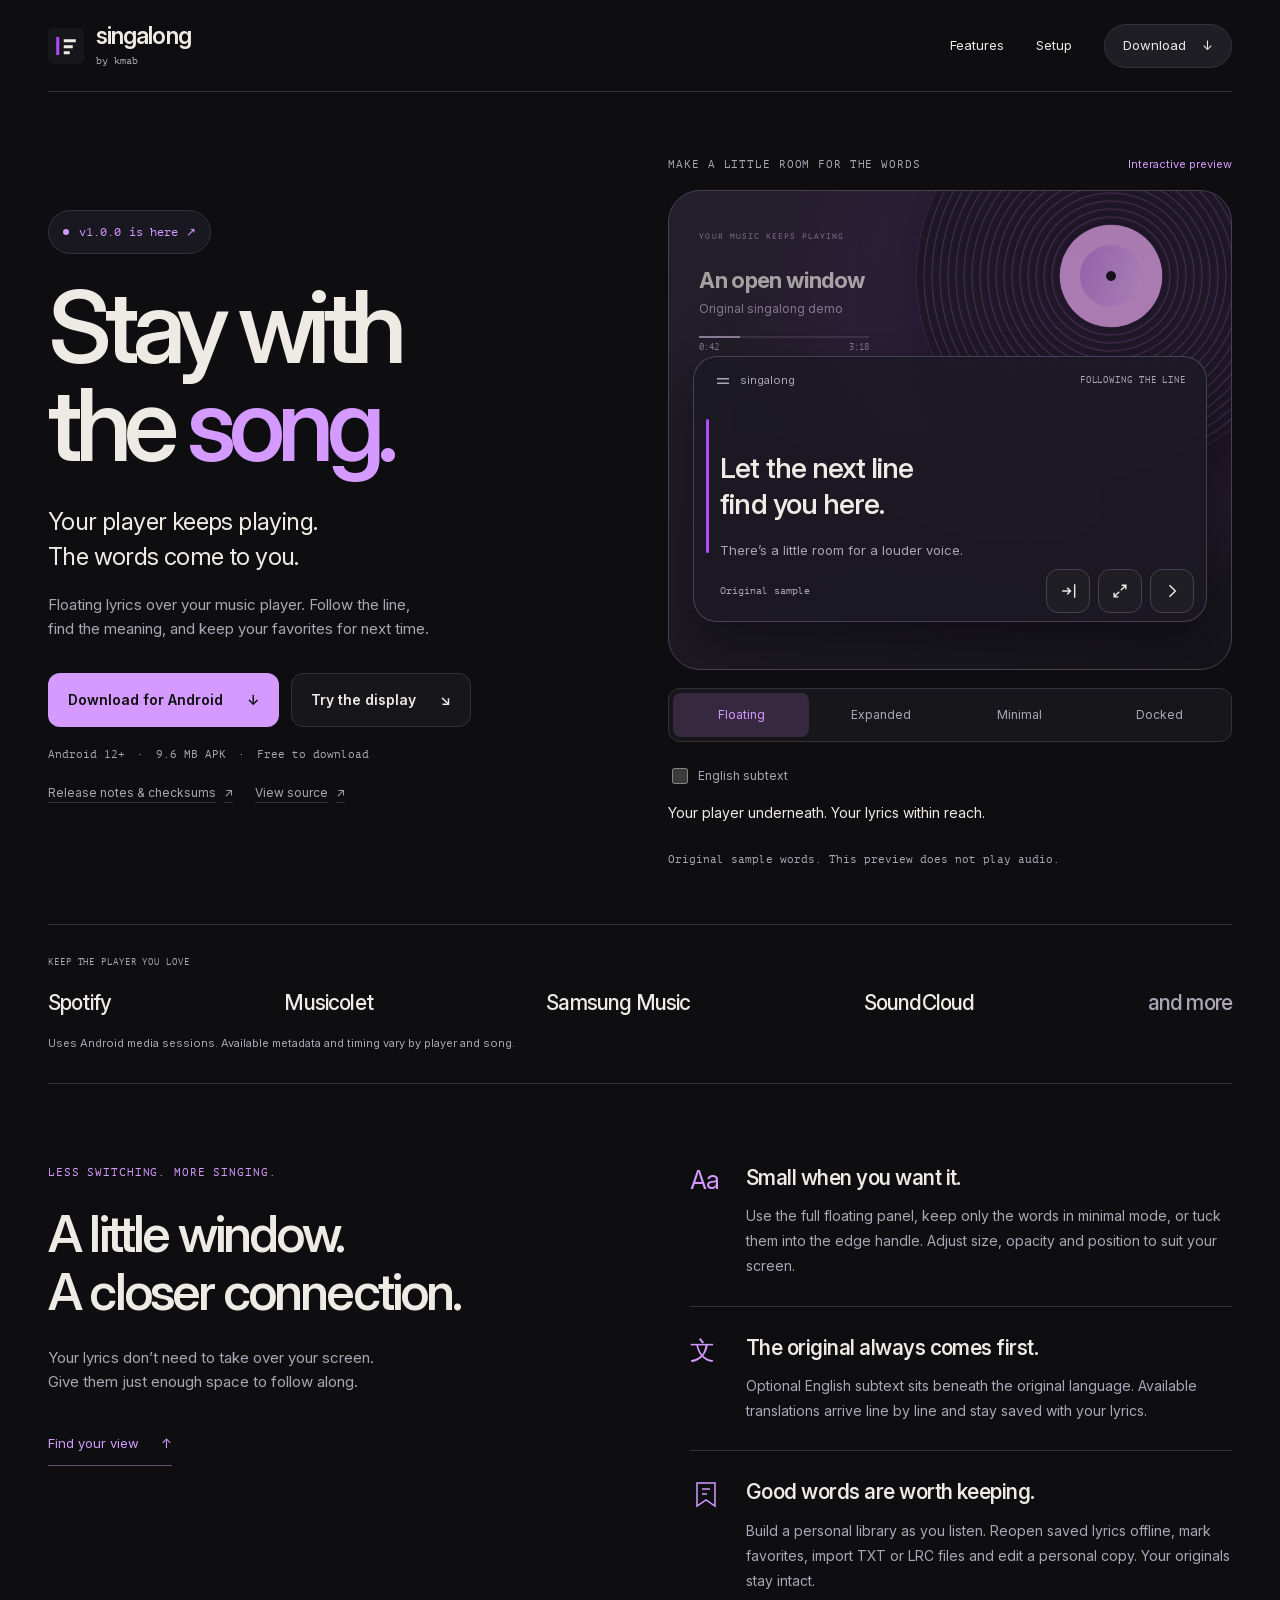
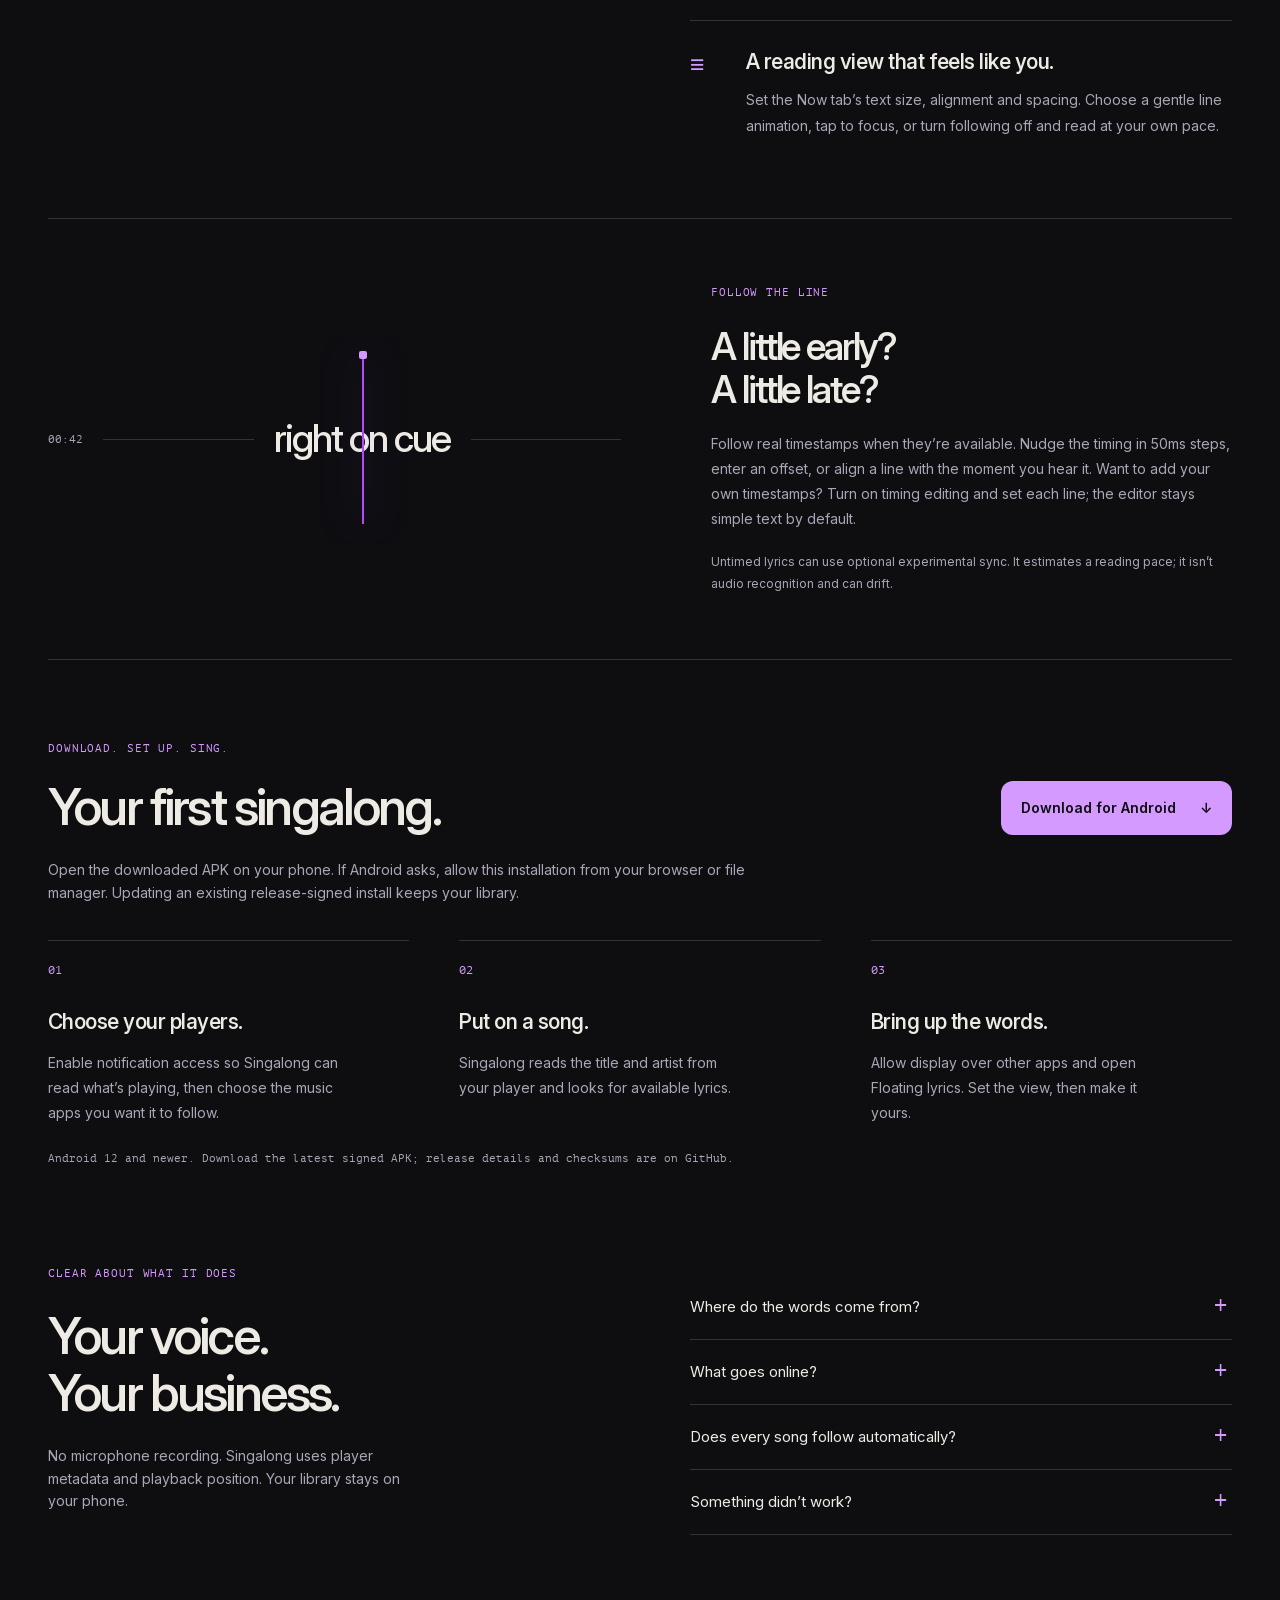
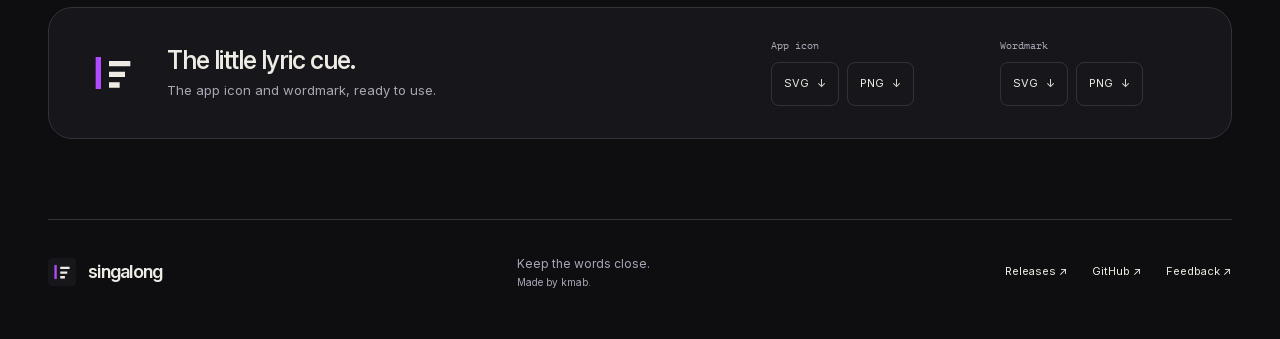
==== docs/index.html @ ed1968b3 "feat: refresh website around the v1 release and floating demo [skip ci]" ====
<!doctype html>
<html lang="en">
  <head>
    <meta charset="utf-8" />
    <meta name="viewport" content="width=device-width, initial-scale=1" />
    <meta name="theme-color" content="#0e0e11" />
    <meta
      name="description"
      content="Download Singalong for Android. Floating lyrics over your music player, optional English translations and a library you can read offline."
    />
    <meta property="og:title" content="singalong — stay with the song" />
    <meta
      property="og:description"
      content="Your player keeps playing. The words come to you. A floating lyrics companion for Android, by kmab."
    />
    <meta property="og:type" content="website" />
    <meta
      property="og:image"
      content="https://kmab5.github.io/singalong/assets/singalong-icon.png"
    />
    <link rel="icon" href="assets/singalong-icon.svg" type="image/svg+xml" />
    <link rel="apple-touch-icon" href="assets/singalong-icon.png" />
    <link rel="stylesheet" href="site.css" />
    <script src="site.js" defer></script>
    <title>singalong — stay with the song</title>
  </head>
  <body>
    <a class="skip-link" href="#main">Skip to content</a>
    <header class="site-header shell">
      <a class="brand" href="./" aria-label="singalong home"
        ><img
          src="assets/singalong-icon.svg"
          width="36"
          height="36"
          alt=""
        /><span>singalong<span class="byline">by kmab</span></span></a
      >
      <nav aria-label="Main navigation">
        <a href="#experience">Features</a><a href="#start">Setup</a
        ><a class="nav-source" data-apk-download href="https://github.com/kmab5/singalong/releases/latest/download/singalong.apk"
          >Download <span aria-hidden="true">↓</span></a
        >
      </nav>
    </header>
    <main id="main">
      <section class="hero shell" aria-labelledby="hero-title">
        <div class="hero-copy">
          <a class="release-badge" data-release-link href="https://github.com/kmab5/singalong/releases/tag/v1.0.0">
            <span class="status-dot" aria-hidden="true"></span>
            <span data-release-version>v1.0.0</span> is here <span aria-hidden="true">↗</span>
          </a>
          <h1 id="hero-title">Stay with<br />the <span>song.</span></h1>
          <p class="intro">
            Your player keeps playing.<br />The words come to you.
          </p>
          <p class="hero-description">
            Floating lyrics over your music player. Follow the line,
            find the meaning, and keep your favorites for next time.
          </p>
          <div class="hero-actions">
            <a class="button primary" id="apk-download" data-apk-download href="https://github.com/kmab5/singalong/releases/latest/download/singalong.apk"
              >Download for Android <span aria-hidden="true">↓</span></a
            ><a class="button secondary" href="#demo"
              >Try the display <span aria-hidden="true">↘</span></a
            >
          </div>
          <p class="availability">Android 12+ <span aria-hidden="true">·</span> <span data-release-size>9.6 MB</span> APK <span aria-hidden="true">·</span> Free to download</p>
          <div class="release-links">
            <a data-release-link href="https://github.com/kmab5/singalong/releases/tag/v1.0.0">Release notes &amp; checksums <span aria-hidden="true">↗</span></a>
            <a href="https://github.com/kmab5/singalong">View source <span aria-hidden="true">↗</span></a>
          </div>
        </div>
        <div
          class="demo"
          id="demo"
          aria-label="Interactive floating lyrics demonstration"
        >
          <div class="demo-topline">
            <span class="mono">MAKE A LITTLE ROOM FOR THE WORDS</span
            ><span class="demo-index">Interactive preview</span>
          </div>
          <div class="demo-stage" data-mode="floating">
            <div class="record-art" aria-hidden="true">
              <div class="record-core"></div>
            </div>
            <div class="sample-player" aria-hidden="true">
              <span class="mono">YOUR MUSIC KEEPS PLAYING</span
              ><strong>An open window</strong
              ><span>Original singalong demo</span>
              <div class="sample-progress"><i></i></div>
              <div class="sample-time"><span>0:42</span><span>3:18</span></div>
            </div>
            <article class="lyric-window" aria-label="Sample lyric window">
              <div class="lyric-header">
                <span
                  ><svg
                    width="18"
                    height="18"
                    viewBox="0 0 24 24"
                    fill="none"
                    stroke="currentColor"
                    stroke-width="2"
                    aria-hidden="true"
                  >
                    <path d="M4 9h16M4 15h16" />
                  </svg>
                  singalong</span
                ><span class="mono">FOLLOWING THE LINE</span>
              </div>
              <div class="lyric-content" aria-live="polite" aria-atomic="true">
                <p class="previous-line" id="sample-previous" aria-hidden="true">Keep the window open. Keep the words close.</p>
                <p class="active-line" id="sample-line">
                  Let the next line<br />find you here.
                </p>
                <p class="subtext" id="sample-translation" hidden>
                  The next line will find you here.
                </p>
                <p class="next-line" id="sample-next">
                  There’s a little room for a louder voice.
                </p>
              </div>
              <div class="lyric-footer">
                <span class="cue-label">Original sample</span>
                <div class="lyric-tools">
                  <button class="icon-button" id="demo-dock" type="button" aria-label="Dock sample lyrics" title="Dock lyrics">
                    <svg width="20" height="20" viewBox="0 0 24 24" fill="none" stroke="currentColor" stroke-width="1.7" aria-hidden="true"><path d="M20 4v16M5 12h10m-4-4 4 4-4 4"/></svg>
                  </button>
                  <button class="icon-button" id="demo-expand" type="button" aria-label="Expand sample lyrics" title="Expand lyrics">
                    <svg width="20" height="20" viewBox="0 0 24 24" fill="none" stroke="currentColor" stroke-width="1.7" aria-hidden="true"><path d="M14 5h5v5M19 5l-6 6M10 19H5v-5m0 5 6-6"/></svg>
                  </button>
                  <button
                  class="icon-button"
                  id="next-line"
                  aria-label="Show next sample lyric line"
                >
                  <svg
                    width="20"
                    height="20"
                    viewBox="0 0 24 24"
                    fill="none"
                    stroke="currentColor"
                    stroke-width="1.7"
                    aria-hidden="true"
                  >
                    <path d="m9 5 7 7-7 7" />
                  </svg>
                </button>
                </div>
              </div>
            </article>
            <button
              class="edge-handle"
              id="edge-handle"
              aria-label="Restore sample floating lyrics"
              hidden
            >
              <svg
                width="22"
                height="34"
                viewBox="0 0 22 34"
                fill="none"
                stroke="currentColor"
                stroke-width="2"
                aria-hidden="true"
              >
                <path d="M5 9v7m4-10v13m4-10v7m4-5v3m-8 12 4 3-4 3" />
              </svg>
            </button>
          </div>
          <div class="demo-controls">
            <div
              class="mode-switch"
              role="group"
              aria-label="Sample display mode"
            >
              <button type="button" data-mode="floating" aria-pressed="true">
                Floating</button
              ><button type="button" data-mode="expanded" aria-pressed="false">
                Expanded</button
              ><button type="button" data-mode="minimal" aria-pressed="false">
                Minimal</button
              ><button type="button" data-mode="docked" aria-pressed="false">
                Docked
              </button>
            </div>
            <label class="translation-toggle"
              ><input id="translation" type="checkbox" /><span
                >English subtext</span
              ></label
            >
          </div>
          <p class="mode-description" id="mode-description" aria-live="polite">Your player underneath. Your lyrics within reach.</p>
          <p class="demo-note">Original sample words. This preview does not play audio.</p>
          <noscript
            ><p class="demo-note">
              Enable JavaScript to try the display controls. This static preview
              shows floating mode.
            </p></noscript
          >
        </div>
      </section>
      <section
        class="player-strip shell"
        aria-label="Music player compatibility"
      >
        <p>KEEP THE PLAYER YOU LOVE</p>
        <div>
          <span>Spotify</span><span>Musicolet</span><span>Samsung Music</span
          ><span>SoundCloud</span><span class="muted">and more</span>
        </div>
        <p class="compatibility-note">
          Uses Android media sessions. Available metadata and timing vary by
          player and song.
        </p>
      </section>
      <section
        class="experience shell"
        id="experience"
        aria-labelledby="experience-title"
      >
        <div class="section-intro">
          <p class="eyebrow">Less switching. More singing.</p>
          <h2 id="experience-title">
            A little window.<br />A closer connection.
          </h2>
          <p>
            Your lyrics don’t need to take over your screen. Give them just
            enough space to follow along.
          </p>
          <a class="text-link" href="#demo"
            >Find your view <span aria-hidden="true">↑</span></a
          >
        </div>
        <div class="feature-list">
          <article>
            <span class="feature-glyph" aria-hidden="true">Aa</span>
            <div>
              <h3>Small when you want it.</h3>
              <p>
                Use the full floating panel, keep only the words in minimal
                mode, or tuck them into the edge handle. Adjust size, opacity
                and position to suit your screen.
              </p>
            </div>
          </article>
          <article>
            <span class="feature-glyph" aria-hidden="true">文</span>
            <div>
              <h3>The original always comes first.</h3>
              <p>
                Optional English subtext sits beneath the original language.
                Available translations arrive line by line and stay saved with
                your lyrics.
              </p>
            </div>
          </article>
          <article>
            <svg
              class="feature-glyph"
              width="32"
              height="32"
              viewBox="0 0 32 32"
              fill="none"
              stroke="currentColor"
              stroke-width="1.5"
              aria-hidden="true"
            >
              <path d="M7 5h18v23l-9-6-9 6V5Z" />
              <path d="M12 11h8m-8 5h5" />
            </svg>
            <div>
              <h3>Good words are worth keeping.</h3>
              <p>
                Build a personal library as you listen. Reopen saved lyrics
                offline, mark favorites, import TXT or LRC files and edit a
                personal copy. Your originals stay intact.
              </p>
            </div>
          </article>
          <article>
            <span class="feature-glyph" aria-hidden="true">≡</span>
            <div>
              <h3>A reading view that feels like you.</h3>
              <p>Set the Now tab’s text size, alignment and spacing. Choose a gentle line animation, tap to focus, or turn following off and read at your own pace.</p>
            </div>
          </article>
        </div>
      </section>
      <section class="timing-band shell" aria-labelledby="timing-title">
        <div class="timeline-art" aria-hidden="true">
          <span>00:42</span>
          <div class="timeline-line"></div>
          <span class="timeline-word"
            >right on cue<span class="timeline-cursor"></span
          ></span>
          <div class="timeline-line tail"></div>
        </div>
        <div>
          <p class="eyebrow">Follow the line</p>
          <h2 id="timing-title">A little early?<br />A little late?</h2>
          <p>
            Follow real timestamps when they’re available. Nudge the timing in
            50ms steps, enter an offset, or align a line with the moment you
            hear it. Want to add your own timestamps? Turn on timing editing
            and set each line; the editor stays simple text by default.
          </p>
          <p class="fine-print">
            Untimed lyrics can use optional experimental sync. It estimates a
            reading pace; it isn’t audio recognition and can drift.
          </p>
        </div>
      </section>
      <section class="setup shell" id="start" aria-labelledby="setup-title">
        <div class="section-heading">
          <div>
            <p class="eyebrow">Download. Set up. Sing.</p>
            <h2 id="setup-title">Your first singalong.</h2>
          </div>
          <a
            class="button primary"
            data-apk-download
            href="https://github.com/kmab5/singalong/releases/latest/download/singalong.apk"
            >Download for Android <span aria-hidden="true">↓</span></a
          >
        </div>
        <p class="install-note">Open the downloaded APK on your phone. If Android asks, allow this installation from your browser or file manager. Updating an existing release-signed install keeps your library.</p>
        <ol class="steps">
          <li>
            <span class="step-number">01</span>
            <h3>Choose your players.</h3>
            <p>
              Enable notification access so Singalong can read what’s playing,
              then choose the music apps you want it to follow.
            </p>
          </li>
          <li>
            <span class="step-number">02</span>
            <h3>Put on a song.</h3>
            <p>
              Singalong reads the title and artist from your player and looks
              for available lyrics.
            </p>
          </li>
          <li>
            <span class="step-number">03</span>
            <h3>Bring up the words.</h3>
            <p>
              Allow display over other apps and open Floating lyrics. Set the
              view, then make it yours.
            </p>
          </li>
        </ol>
        <p class="build-note" id="release-status" aria-live="polite">
          Android 12 and newer. Signed with the same release key for updates.
          Release notes, checksums and source are available on GitHub.
        </p>
      </section>
      <section class="details shell" aria-label="Things to know">
        <div>
          <p class="eyebrow">Clear about what it does</p>
          <h2>Your voice.<br />Your business.</h2>
          <p>
            No microphone recording. Singalong uses player metadata and playback
            position. Your library stays on your phone.
          </p>
        </div>
        <div class="faq">
          <details>
            <summary>Where do the words come from?</summary>
            <p>
              LRCLIB supplies timed and plain lyrics, with lyrics.ovh as a
              plain-text fallback. Coverage varies. Source attribution stays
              with every saved version.
            </p>
          </details>
          <details>
            <summary>What goes online?</summary>
            <p>
              Song titles and artists are sent to lyric providers. If you enable
              English subtext, opened lyric text is sent to MyMemory, which
              stores submitted text. Language detection happens on your phone.
              Google's ML Kit SDK may send usage and performance metrics.
              This website has no analytics.
            </p>
          </details>
          <details>
            <summary>Does every song follow automatically?</summary>
            <p>
              No. Automatic following needs timestamps and playback position
              from the music player. Untimed versions can use the optional
              estimated mode, or you can scroll manually. You can turn following
              off.
            </p>
          </details>
          <details>
            <summary>Something didn’t work?</summary>
            <p>
              Use About → Send
              feedback in the app, or
              <a
                href="https://kmab5.github.io/kmab-feedback/?product=singalong&amp;source=web&amp;type=bug&amp;ctx_screen=landing"
                >send feedback here</a
              >. After a recorded crash, the next launch offers a log to review
              and save. Attach it to your report yourself; logs aren’t uploaded automatically.
            </p>
          </details>
        </div>
      </section>
      <section class="assets shell" id="assets" aria-labelledby="assets-title">
        <div class="asset-heading">
          <img
            src="assets/singalong-icon.svg"
            width="64"
            height="64"
            alt="singalong app icon"
          />
          <div>
            <h2 id="assets-title">The little lyric cue.</h2>
            <p>The app icon and wordmark, ready to use.</p>
          </div>
        </div>
        <div class="asset-links">
          <div>
            <span>App icon</span
            ><a href="assets/singalong-icon.svg" download
              >SVG <span class="sr-only">app icon</span>↓</a
            ><a href="assets/singalong-icon.png" download
              >PNG <span class="sr-only">app icon</span>↓</a
            >
          </div>
          <div>
            <span>Wordmark</span
            ><a href="assets/singalong-logo.svg" download
              >SVG <span class="sr-only">wordmark</span>↓</a
            ><a href="assets/singalong-logo.png" download
              >PNG <span class="sr-only">wordmark</span>↓</a
            >
          </div>
        </div>
      </section>
    </main>
    <footer class="site-footer shell">
      <a class="brand" href="./"
        ><img
          src="assets/singalong-icon.svg"
          width="28"
          height="28"
          alt=""
        /><span>singalong</span></a
      >
      <p>Keep the words close. <span>Made by kmab.</span></p>
      <div>
        <a data-release-link href="https://github.com/kmab5/singalong/releases/tag/v1.0.0">Releases ↗</a>
        <a href="https://github.com/kmab5/singalong">GitHub ↗</a
        ><a
          href="https://kmab5.github.io/kmab-feedback/?product=singalong&amp;source=web&amp;type=other&amp;ctx_screen=landing"
          >Feedback ↗</a
        >
      </div>
    </footer>
  </body>
</html>
---- docs/site.css ----
@font-face {
  font-family: Inter;
  src: url("assets/fonts/inter.woff2") format("woff2");
  font-weight: 100 900;
  font-style: normal;
  font-display: swap;
}
@font-face {
  font-family: "PT Mono";
  src: url("assets/fonts/pt-mono.woff2") format("woff2");
  font-weight: 400;
  font-style: normal;
  font-display: swap;
}
:root {
  color-scheme: dark;
  --ink: #0e0e11;
  --panel: #17171b;
  --raised: #1e1e24;
  --paper: #edebe4;
  --muted: #aaa6b5;
  --purple: #b24bff;
  --lilac: #d49aff;
  --line: #34313b;
  --glass: rgba(28, 25, 36, 0.82);
  --ease: cubic-bezier(0.2, 0, 0, 1);
}
* {
  box-sizing: border-box;
}
html {
  scroll-behavior: smooth;
  scroll-padding-top: 28px;
}
body {
  margin: 0;
  background: var(--ink);
  color: var(--paper);
  font:
    16px/1.6 Inter,
    Arial,
    sans-serif;
  -webkit-font-smoothing: antialiased;
}
button,
input {
  font: inherit;
}
button,
a,
input,
summary {
  -webkit-tap-highlight-color: transparent;
}
button,
a,
summary {
  touch-action: manipulation;
}
a {
  color: inherit;
  text-decoration: none;
}
button,
summary {
  cursor: pointer;
}
button {
  color: inherit;
}
a,
button {
  transition:
    background 0.22s var(--ease),
    color 0.22s var(--ease),
    border-color 0.22s var(--ease),
    transform 0.22s var(--ease);
}
a:hover {
  color: var(--lilac);
}
:focus-visible {
  outline: 2px solid var(--lilac);
  outline-offset: 5px;
}
button:disabled {
  cursor: default;
  opacity: 0.5;
}
::selection {
  background: var(--purple);
  color: var(--ink);
}
h1,
h2,
h3,
p {
  margin: 0;
}
h1,
h2,
h3 {
  font-weight: 550;
  font-optical-sizing: auto;
}
h2 {
  font-size: clamp(34px, 4vw, 54px);
  letter-spacing: -0.055em;
  line-height: 1.12;
}
h3 {
  font-size: 21px;
  line-height: 1.3;
  letter-spacing: -0.025em;
}
.shell {
  width: min(1240px, calc(100% - 96px));
  margin-inline: auto;
}
.mono,
.eyebrow,
.availability,
.player-strip > p,
.step-number,
.demo-note,
.build-note {
  font-family: "PT Mono", monospace;
}
.eyebrow {
  font-size: 11px;
  letter-spacing: 0.08em;
  text-transform: uppercase;
  color: var(--lilac);
  margin-bottom: 24px;
}
.muted {
  color: var(--muted);
}
.skip-link {
  opacity: 0;
  position: fixed;
  top: 12px;
  left: 12px;
  transform: translateY(-180%);
  z-index: 10;
  background: var(--paper);
  color: var(--ink);
  padding: 12px 20px;
  border-radius: 8px;
}
.skip-link:focus {
  opacity: 1;
  transform: translateY(0);
}
.sr-only {
  position: absolute;
  width: 1px;
  height: 1px;
  padding: 0;
  margin: -1px;
  overflow: hidden;
  clip: rect(0, 0, 0, 0);
  white-space: nowrap;
  border: 0;
}
[hidden] {
  display: none !important;
}
.site-header {
  height: 92px;
  display: flex;
  align-items: center;
  justify-content: space-between;
  border-bottom: 1px solid var(--line);
}
.brand {
  display: inline-flex;
  align-items: center;
  gap: 12px;
  letter-spacing: -0.04em;
  font-size: 23px;
  font-weight: 600;
  line-height: 1.15;
}
.brand img {
  flex-shrink: 0;
}
.byline {
  display: block;
  color: var(--muted);
  font:
    10px/1.5 "PT Mono",
    monospace;
  letter-spacing: 0;
  margin-top: 3px;
}
.site-header nav {
  display: flex;
  align-items: center;
  gap: 32px;
  font-size: 13px;
}
.site-header nav a {
  display: inline-flex;
  min-height: 44px;
  align-items: center;
}
.nav-source {
  border: 1px solid var(--line);
  border-radius: 30px;
  padding: 0 18px;
  gap: 16px;
  background: var(--raised);
  color: var(--paper);
}
.nav-source:hover {
  border-color: var(--lilac);
}
.hero {
  display: grid;
  grid-template-columns: 1.03fr 1fr;
  gap: 40px;
  align-items: center;
  padding-block: 64px 56px;
}
.hero-copy { min-width: 0; }
.release-badge {
  display: inline-flex;
  align-items: center;
  gap: 8px;
  min-height: 44px;
  padding: 8px 14px;
  margin-bottom: 24px;
  border: 1px solid var(--line);
  border-radius: 30px;
  background: var(--glass);
  color: var(--lilac);
  font: 12px/1.5 "PT Mono", monospace;
}
.release-badge .status-dot { margin: 0 2px 0 0; }
.release-badge:hover { border-color: var(--lilac); background: var(--raised); }
.release-links { display: flex; flex-wrap: wrap; gap: 4px 22px; margin-top: 6px; }
.release-links a {
  display: inline-flex;
  align-items: center;
  gap: 8px;
  min-height: 44px;
  font-size: 12px;
  color: var(--muted);
  text-decoration: underline;
  text-decoration-color: var(--line);
  text-underline-offset: 5px;
}
.release-links a:hover { color: var(--lilac); text-decoration-color: currentColor; }
.status-dot {
  display: inline-block;
  width: 6px;
  height: 6px;
  border-radius: 50%;
  background: var(--lilac);
  margin-right: 9px;
  vertical-align: 2px;
}
h1 {
  font-size: clamp(64px, 7.8vw, 106px);
  line-height: 0.99;
  letter-spacing: -0.075em;
  margin-bottom: 30px;
}
h1 > span {
  color: var(--lilac);
}
.intro {
  font-size: 24px;
  letter-spacing: -0.025em;
  line-height: 1.45;
}
.hero-description {
  color: var(--muted);
  margin-top: 18px;
  font-size: 15px;
  max-width: 390px;
}
.hero-actions {
  display: flex;
  flex-wrap: wrap;
  gap: 12px;
  margin-top: 32px;
}
.button {
  min-height: 54px;
  padding: 12px 19px;
  border-radius: 12px;
  display: inline-flex;
  align-items: center;
  justify-content: center;
  gap: 24px;
  font-size: 14px;
  font-weight: 600;
  border: 1px solid transparent;
}
.button:hover {
  transform: translateY(-2px);
}
.primary {
  background: var(--lilac);
  color: var(--ink);
}
.primary:hover {
  color: var(--ink);
  background: var(--paper);
}
.secondary {
  background: var(--panel);
  border-color: var(--line);
}
.secondary:hover {
  border-color: var(--lilac);
}
.availability {
  font-size: 11px;
  color: var(--muted);
  margin-top: 19px;
  line-height: 1.7;
}
.availability span[aria-hidden] {
  margin: 0 5px;
}
.demo {
  min-width: 0;
  scroll-margin-top: 25px;
}
.demo-topline {
  display: flex;
  justify-content: space-between;
  align-items: center;
  margin-bottom: 16px;
  color: var(--muted);
  font-size: 11px;
  letter-spacing: 0.08em;
}
.demo-index {
  color: var(--lilac);
  letter-spacing: 0;
}
.demo-stage {
  --panel-top: 165px;
  height: 480px;
  border: 1px solid #49404f;
  border-radius: 32px;
  background:
    radial-gradient(ellipse at 75% 25%, #3d244f 0, transparent 60%),
    linear-gradient(140deg, #241f2c, #15141a);
  position: relative;
  overflow: hidden;
  isolation: isolate;
}
.record-art {
  position: absolute;
  width: 390px;
  height: 390px;
  right: -75px;
  top: -110px;
  border-radius: 50%;
  background: repeating-radial-gradient(
    circle at center,
    #1d1725 0px,
    #1d1725 2px,
    #4a3358 3px,
    #1a1520 4px,
    #1a1520 8px
  );
  box-shadow: 0 22px 70px #0008;
  transform: rotate(-25deg);
  opacity: 0.8;
}
.record-core {
  position: absolute;
  inset: 37%;
  border-radius: 50%;
  background: linear-gradient(130deg, #9e61bd, #d1a8d5);
  box-shadow: inset 0 0 0 20px #c692cb;
}
.record-core:after {
  content: "";
  position: absolute;
  inset: 45%;
  border-radius: 50%;
  background: var(--ink);
}
.sample-player {
  position: absolute;
  inset: 40px 30px auto;
  display: flex;
  flex-direction: column;
  color: #b9a8c8;
  font-size: 12px;
  opacity: 0.64;
}
.sample-player .mono {
  font-size: 8px;
  letter-spacing: 0.13em;
}
.sample-player strong {
  font-size: 22px;
  letter-spacing: -0.03em;
  margin-top: 20px;
  color: var(--paper);
}
.sample-progress {
  height: 2px;
  background: #b3a1be40;
  margin-top: 18px;
  max-width: 170px;
}
.sample-progress i {
  display: block;
  height: 100%;
  width: 24%;
  background: #c5b2d6;
}
.sample-time {
  display: flex;
  justify-content: space-between;
  width: 170px;
  font:
    9px/2 "PT Mono",
    monospace;
}
.lyric-window {
  position: absolute;
  left: 24px;
  right: 24px;
  top: var(--panel-top);
  max-height: calc(100% - var(--panel-top) - 16px);
  display: flex;
  flex-direction: column;
  background: var(--glass);
  backdrop-filter: blur(22px);
  -webkit-backdrop-filter: blur(22px);
  border: 1px solid #b49cc64d;
  border-radius: 24px;
  box-shadow: 0 22px 45px #0005;
  overflow: hidden;
  transition:
    transform 0.35s var(--ease),
    opacity 0.25s var(--ease),
    top 0.3s var(--ease),
    border-radius 0.25s var(--ease);
  transform-origin: right center;
}
.lyric-header {
  flex-shrink: 0;
  display: flex;
  justify-content: space-between;
  align-items: center;
  padding: 15px 20px;
  color: var(--muted);
  font-size: 11px;
}
.lyric-header > span:first-child {
  display: flex;
  align-items: center;
  gap: 8px;
}
.lyric-header .mono {
  font-size: 9px;
  letter-spacing: 0.1em;
}
.lyric-content {
  overflow-y: auto;
  min-height: 0;
  padding: 9px 24px 0 26px;
  position: relative;
}
.lyric-content:before {
  content: "";
  position: absolute;
  left: 12px;
  top: 14px;
  bottom: 8px;
  background: var(--purple);
  width: 3px;
  border-radius: 3px;
}
.active-line {
  font-size: 28px;
  line-height: 1.3;
  letter-spacing: -0.035em;
  font-weight: 550;
  white-space: pre-line;
}
.subtext {
  font-size: 13px;
  color: var(--lilac);
  margin-top: 10px;
  line-height: 1.5;
}
.next-line {
  font-size: 13px;
  color: var(--muted);
  margin-top: 17px;
  max-width: 260px;
}
.previous-line { display: none; color: var(--muted); font-size: 14px; margin-bottom: 22px; }
.lyric-tools { display: flex; gap: 8px; }
.demo-stage[data-mode="expanded"] { --panel-top: 58px; }
.demo-stage[data-mode="expanded"] .lyric-window { min-height: 350px; }
.demo-stage[data-mode="expanded"] .lyric-content { flex: 1; padding-block: 16px; }
.demo-stage[data-mode="expanded"] .previous-line { display: block; }
.demo-stage[data-mode="expanded"] .next-line { margin-top: 26px; }
.demo-stage[data-mode="expanded"] .subtext:not([hidden]) + .next-line { display: block; }
.lyric-footer {
  flex-shrink: 0;
  display: flex;
  align-items: center;
  justify-content: space-between;
  padding: 8px 12px 8px 26px;
}
.cue-label {
  font:
    10px "PT Mono",
    monospace;
  color: var(--muted);
}
.icon-button {
  display: grid;
  place-items: center;
  width: 44px;
  height: 44px;
  border-radius: 12px;
  background: var(--raised);
  border: 1px solid #49404f;
}
.icon-button:hover {
  background: #40304c;
}
.edge-handle {
  position: absolute;
  right: 0;
  top: 240px;
  width: 44px;
  height: 86px;
  background: var(--glass);
  border: 1px solid #b49cc64d;
  border-right: 0;
  border-radius: 14px 0 0 14px;
  color: var(--lilac);
  backdrop-filter: blur(20px);
}
.demo-stage[data-mode="minimal"] .lyric-window {
  transform: translateY(35px);
  border-radius: 18px;
}
.demo-stage[data-mode="minimal"] .lyric-header,
.demo-stage[data-mode="minimal"] .lyric-footer,
.demo-stage[data-mode="minimal"] .next-line {
  display: none;
}
.demo-stage[data-mode="minimal"] .lyric-content {
  padding-block: 18px;
}
.demo-stage[data-mode="docked"] .lyric-window {
  transform: translateX(110%) scale(0.75);
  opacity: 0;
  pointer-events: none;
}
.demo-controls {
  display: flex;
  justify-content: space-between;
  align-items: center;
  gap: 12px;
  margin-top: 18px;
  flex-wrap: wrap;
}
.mode-switch {
  display: grid;
  grid-template-columns: repeat(4, minmax(0, 1fr));
  width: 100%;
  padding: 4px;
  background: var(--panel);
  border: 1px solid var(--line);
  border-radius: 12px;
  gap: 4px;
}
.mode-switch button {
  border: 0;
  background: none;
  border-radius: 8px;
  padding: 0 8px;
  min-height: 44px;
  font-size: 12px;
  color: var(--muted);
}
.mode-switch button[aria-pressed="true"] {
  background: #36283f;
  color: var(--lilac);
}
.mode-switch button:hover {
  color: var(--paper);
}
.translation-toggle {
  display: flex;
  align-items: center;
  gap: 7px;
  font-size: 12px;
  color: var(--muted);
  min-height: 44px;
  cursor: pointer;
}
.translation-toggle input {
  accent-color: var(--lilac);
  width: 16px;
  height: 16px;
}
.demo-note {
  font-size: 11px;
  color: var(--muted);
  margin-top: 5px;
  text-align: left;
}
.mode-description { min-height: 44px; font-size: 14px; color: var(--paper); margin-top: 4px; }
.player-strip {
  padding-block: 30px;
  border-block: 1px solid var(--line);
}
.player-strip > p:first-child {
  font-size: 9px;
  letter-spacing: 0.1em;
  color: var(--muted);
}
.player-strip > div {
  display: flex;
  gap: 30px;
  justify-content: space-between;
  flex-wrap: wrap;
  margin-top: 16px;
  font-size: 21px;
  letter-spacing: -0.04em;
  font-weight: 500;
}
.player-strip .compatibility-note {
  font-family: Inter, Arial, sans-serif;
  font-size: 11px;
  color: var(--muted);
  margin-top: 16px;
}
.experience {
  display: grid;
  grid-template-columns: 1fr 1fr;
  gap: 100px;
  padding-block: 80px;
}
.section-intro > p:not(.eyebrow) {
  color: var(--muted);
  max-width: 340px;
  margin-top: 26px;
  font-size: 15px;
}
.text-link {
  display: inline-flex;
  align-items: center;
  gap: 22px;
  color: var(--lilac);
  border-bottom: 1px solid #655171;
  min-height: 44px;
  margin-top: 28px;
  font-size: 13px;
}
.feature-list article {
  display: flex;
  gap: 24px;
  padding: 27px 0;
  border-bottom: 1px solid var(--line);
}
.feature-list article:first-child {
  padding-top: 0;
}
.feature-list article:last-child {
  border: 0;
  padding-bottom: 0;
}
.feature-glyph {
  flex: 0 0 32px;
  color: var(--lilac);
  font-size: 25px;
  line-height: 32px;
  letter-spacing: -0.06em;
}
.feature-list p {
  color: var(--muted);
  font-size: 14px;
  margin-top: 12px;
  line-height: 1.8;
}
.timing-band {
  display: grid;
  grid-template-columns: 1.1fr 1fr;
  gap: 90px;
  border-block: 1px solid var(--line);
  padding-block: 65px;
  align-items: center;
}
.timeline-art {
  height: 210px;
  display: flex;
  align-items: center;
  position: relative;
  overflow: hidden;
  color: var(--muted);
  gap: 20px;
  font:
    11px "PT Mono",
    monospace;
}
.timeline-line {
  height: 1px;
  background: var(--line);
  flex: 1;
  min-width: 10px;
}
.timeline-word {
  font:
    500 clamp(28px, 3vw, 42px)/1.5 Inter,
    Arial,
    sans-serif;
  letter-spacing: -0.05em;
  white-space: nowrap;
  color: var(--paper);
  position: relative;
}
.timeline-cursor {
  position: absolute;
  left: 50%;
  top: -56px;
  bottom: -56px;
  width: 2px;
  background: var(--purple);
  box-shadow: 0 0 38px #b24bff88;
}
.timeline-cursor:before {
  content: "";
  position: absolute;
  top: -3px;
  left: -3px;
  width: 8px;
  height: 8px;
  border-radius: 2px;
  background: var(--lilac);
}
.timing-band h2 {
  font-size: 38px;
}
.timing-band p:not(.eyebrow) {
  color: var(--muted);
  font-size: 14px;
  line-height: 1.8;
  margin-top: 20px;
}
.timing-band .fine-print {
  font-size: 12px !important;
}
.setup {
  padding-block: 80px 48px;
}
.install-note { max-width: 720px; color: var(--muted); font-size: 14px; margin-top: 24px; }
.section-heading {
  display: flex;
  justify-content: space-between;
  align-items: flex-end;
  gap: 28px;
}
.section-heading .eyebrow {
  margin-bottom: 20px;
}
.steps {
  list-style: none;
  margin: 36px 0 24px;
  padding: 0;
  display: grid;
  grid-template-columns: repeat(3, 1fr);
  gap: 50px;
}
.steps li {
  border-top: 1px solid var(--line);
  padding-top: 20px;
}
.step-number {
  display: block;
  color: var(--lilac);
  font-size: 12px;
  margin-bottom: 28px;
}
.steps p {
  color: var(--muted);
  font-size: 14px;
  margin-top: 14px;
  line-height: 1.8;
  max-width: 290px;
}
.build-note {
  font-size: 11px;
  color: var(--muted);
  line-height: 1.8;
}
.details {
  padding-block: 48px 72px;
  display: grid;
  grid-template-columns: 1fr 1fr;
  gap: 100px;
}
.details > div > p:not(.eyebrow) {
  color: var(--muted);
  margin-top: 24px;
  max-width: 360px;
  font-size: 14px;
}
.faq {
  padding-top: 10px;
}
.faq details {
  border-bottom: 1px solid var(--line);
}
.faq summary {
  list-style: none;
  padding: 20px 35px 20px 0;
  position: relative;
  font-size: 15px;
}
.faq summary::-webkit-details-marker {
  display: none;
}
.faq summary:after {
  content: "+";
  position: absolute;
  right: 5px;
  color: var(--lilac);
  font:
    22px "PT Mono",
    monospace;
  top: 18px;
}
.faq details[open] summary:after {
  content: "−";
}
.faq details p {
  font-size: 13px;
  line-height: 1.9;
  color: var(--muted);
  padding: 0 24px 22px 0;
}
.faq details a {
  text-decoration: underline;
  text-underline-offset: 4px;
  color: var(--lilac);
}
.assets {
  border: 1px solid var(--line);
  border-radius: 24px;
  padding: 32px;
  display: flex;
  justify-content: space-between;
  align-items: center;
  gap: 32px;
  background: var(--panel);
  margin-bottom: 80px;
}
.asset-heading {
  display: flex;
  align-items: center;
  gap: 22px;
}
.asset-heading h2 {
  font-size: 25px;
  letter-spacing: -0.04em;
}
.asset-heading p {
  font-size: 13px;
  color: var(--muted);
  margin-top: 6px;
}
.asset-links {
  display: flex;
  gap: 30px;
}
.asset-links > div {
  display: flex;
  align-items: center;
  gap: 8px;
  flex-wrap: wrap;
}
.asset-links > div > span {
  width: 100%;
  font:
    10px "PT Mono",
    monospace;
  color: var(--muted);
  margin-bottom: 3px;
}
.asset-links a {
  font-size: 11px;
  padding: 10px 12px;
  min-height: 44px;
  border: 1px solid var(--line);
  border-radius: 8px;
  display: inline-flex;
  align-items: center;
  gap: 8px;
}
.asset-links a:hover {
  border-color: var(--lilac);
}
.site-footer {
  display: flex;
  align-items: center;
  justify-content: space-between;
  gap: 25px;
  border-top: 1px solid var(--line);
  padding-block: 30px 45px;
}
.site-footer .brand {
  font-size: 18px;
}
.site-footer p {
  font-size: 12px;
  color: var(--muted);
}
.site-footer p span {
  display: block;
  font-size: 10px;
}
.site-footer > div {
  display: flex;
  gap: 24px;
  font-size: 11px;
}
.site-footer > div a {
  display: flex;
  align-items: center;
  min-height: 44px;
}
@media (min-width: 1500px) {
  .hero {
    padding-top: 80px;
    padding-bottom: 64px;
  }
  .demo-stage {
    height: 500px;
  }
  .demo-stage {
    --panel-top: 190px;
  }
}
@media (max-width: 1100px) {
  .shell {
    width: calc(100% - 64px);
  }
  .hero {
    gap: 28px;
  }
  .demo-controls {
    flex-wrap: wrap;
  }
  .demo-stage {
    height: 460px;
  }
  .active-line {
    font-size: 25px;
  }
  .hero-actions {
    gap: 8px;
  }
  .button {
    gap: 14px;
    padding-inline: 14px;
  }
  .availability {
    max-width: 310px;
  }
  .experience,
  .details {
    gap: 60px;
  }
  .timing-band {
    gap: 50px;
  }
  .asset-heading h2 {
    font-size: 22px;
  }
  .asset-links {
    gap: 15px;
  }
}
@media (max-width: 800px) {
  .site-header {
    height: 86px;
  }
  .site-header nav {
    gap: 18px;
  }
  .site-header nav > a:first-child {
    display: none;
  }
  .hero {
    grid-template-columns: 1fr;
    padding-block: 36px 40px;
    gap: 32px;
  }
  .hero-copy {
    max-width: 570px;
  }
  h1 {
    font-size: clamp(70px, 13vw, 105px);
  }
  .hero-description {
    font-size: 16px;
  }
  .demo {
    width: 100%;
    max-width: 540px;
    justify-self: center;
  }
  .demo-stage {
    height: 470px;
  }
  .demo-controls {
    flex-wrap: wrap;
  }
  .active-line {
    font-size: 30px;
  }
  .player-strip > div {
    font-size: 18px;
    gap: 12px 26px;
    justify-content: flex-start;
  }
  .experience,
  .details {
    grid-template-columns: 1fr;
    gap: 32px;
    padding-block: 48px;
  }
  .section-intro > p:not(.eyebrow) {
    max-width: 480px;
  }
  .feature-list article {
    gap: 20px;
  }
  .timing-band {
    grid-template-columns: 1fr;
    gap: 15px;
    padding-block: 40px 50px;
  }
  .timeline-art {
    height: 160px;
    max-width: 470px;
  }
  .timeline-word {
    font-size: 38px;
  }
  .timing-band > div:last-child {
    max-width: 520px;
  }
  .setup {
    padding-block: 65px 25px;
  }
  .section-heading {
    align-items: flex-start;
    flex-direction: column;
  }
  .steps {
    gap: 24px;
  }
  .steps h3 {
    font-size: 18px;
  }
  .assets {
    align-items: flex-start;
    flex-direction: column;
    margin-bottom: 50px;
  }
  .asset-links {
    gap: 38px;
  }
  .site-footer {
    flex-wrap: wrap;
  }
  .site-footer p {
    order: 3;
    width: 100%;
  }
  .site-footer p span {
    display: inline;
    margin-left: 12px;
  }
}
@media (max-width: 480px) {
  .shell {
    width: calc(100% - 40px);
  }
  .site-header nav {
    gap: 12px;
  }
  .site-header nav > a:nth-child(2) {
    display: none;
  }
  .brand {
    font-size: 21px;
  }
  .hero {
    padding-top: 28px;
  }
  .eyebrow {
    font-size: 11px;
    margin-bottom: 22px;
  }
  h1 {
    font-size: clamp(58px, 17vw, 76px);
  }
  .intro {
    font-size: 22px;
  }
  .hero-description {
    font-size: 14px;
  }
  .desktop-break {
    display: none;
  }
  .hero-actions {
    gap: 8px;
    display: grid;
    grid-template-columns: 1fr;
    margin-top: 24px;
  }
  .button {
    font-size: 14px;
    gap: 14px;
  }
  .availability {
    font-size: 11px;
    max-width: none;
  }
  .demo-stage {
    --panel-top: 150px;
    height: 420px;
    border-radius: 24px;
  }
  .sample-player {
    inset: 30px 22px auto;
  }
  .sample-player strong {
    font-size: 20px;
    margin-top: 14px;
  }
  .record-art {
    width: 320px;
    height: 320px;
    right: -105px;
    top: -70px;
  }
  .lyric-window {
    left: 12px;
    right: 12px;
    border-radius: 20px;
  }
  .lyric-header {
    padding: 12px 16px;
  }
  .lyric-header .mono { font-size: 8px; letter-spacing: 0; }
  .lyric-footer { padding-left: 16px; }
  .lyric-tools { gap: 8px; }
  .cue-label { max-width: 55px; line-height: 1.5; }
  .demo-stage[data-mode="expanded"] { --panel-top: 34px; }
  .demo-stage[data-mode="expanded"] .lyric-window { min-height: 358px; }
  .active-line {
    font-size: 25px;
  }
  .lyric-content {
    padding-left: 24px;
    padding-right: 18px;
  }
  .next-line {
    font-size: 12px;
  }
  .demo-controls {
    flex-wrap: wrap;
    gap: 5px;
  }
  .mode-switch {
    width: 100%;
  }
  .mode-switch button {
    flex: 1;
  }
  .translation-toggle {
    font-size: 11px;
  }
  .demo-note {
    font-size: 10px;
    text-align: left;
    margin-top: 3px;
  }
  .demo-topline {
    font-size: 10px;
  }
  .demo-index { display: none; }
  .mode-switch button { padding-inline: 4px; font-size: 11px; }
  .mode-description { font-size: 13px; min-height: 40px; }
  .release-links { gap: 0 18px; }
  .release-links a { font-size: 11px; }
  .release-badge { margin-bottom: 20px; }
  .player-strip > div {
    font-size: 16px;
  }
  .player-strip .compatibility-note {
    font-size: 12px;
  }
  .experience {
    padding-block: 40px;
  }
  .feature-list h3 {
    font-size: 20px;
  }
  .feature-list p {
    font-size: 14px;
  }
  .steps {
    grid-template-columns: 1fr;
    gap: 25px;
    margin-top: 35px;
  }
  .steps li {
    padding-top: 17px;
    display: grid;
    grid-template-columns: 30px 1fr;
    gap: 0 14px;
  }
  .step-number {
    grid-row: 1/3;
    margin: 3px 0 0;
  }
  .steps h3 {
    font-size: 20px;
  }
  .steps p {
    margin-top: 8px;
    max-width: none;
    grid-column: 2;
  }
  .assets {
    padding: 24px;
  }
  .asset-heading {
    gap: 14px;
  }
  .asset-heading img {
    width: 48px;
    height: 48px;
  }
  .asset-heading h2 {
    font-size: 22px;
  }
  .asset-heading p {
    font-size: 11px;
  }
  .asset-links {
    gap: 22px;
  }
  .asset-links a {
    padding: 10px;
    font-size: 10px;
  }
  .site-footer > div {
    gap: 14px;
  }
  .site-footer > div a {
    font-size: 10px;
  }
}
@media (prefers-reduced-motion: reduce) {
  html {
    scroll-behavior: auto;
  }
  *,
  *:before,
  *:after {
    animation: none !important;
    transition: none !important;
  }
  .button:hover {
    transform: none;
  }
}

.subtext:not([hidden]) + .next-line {
  display: none;
}
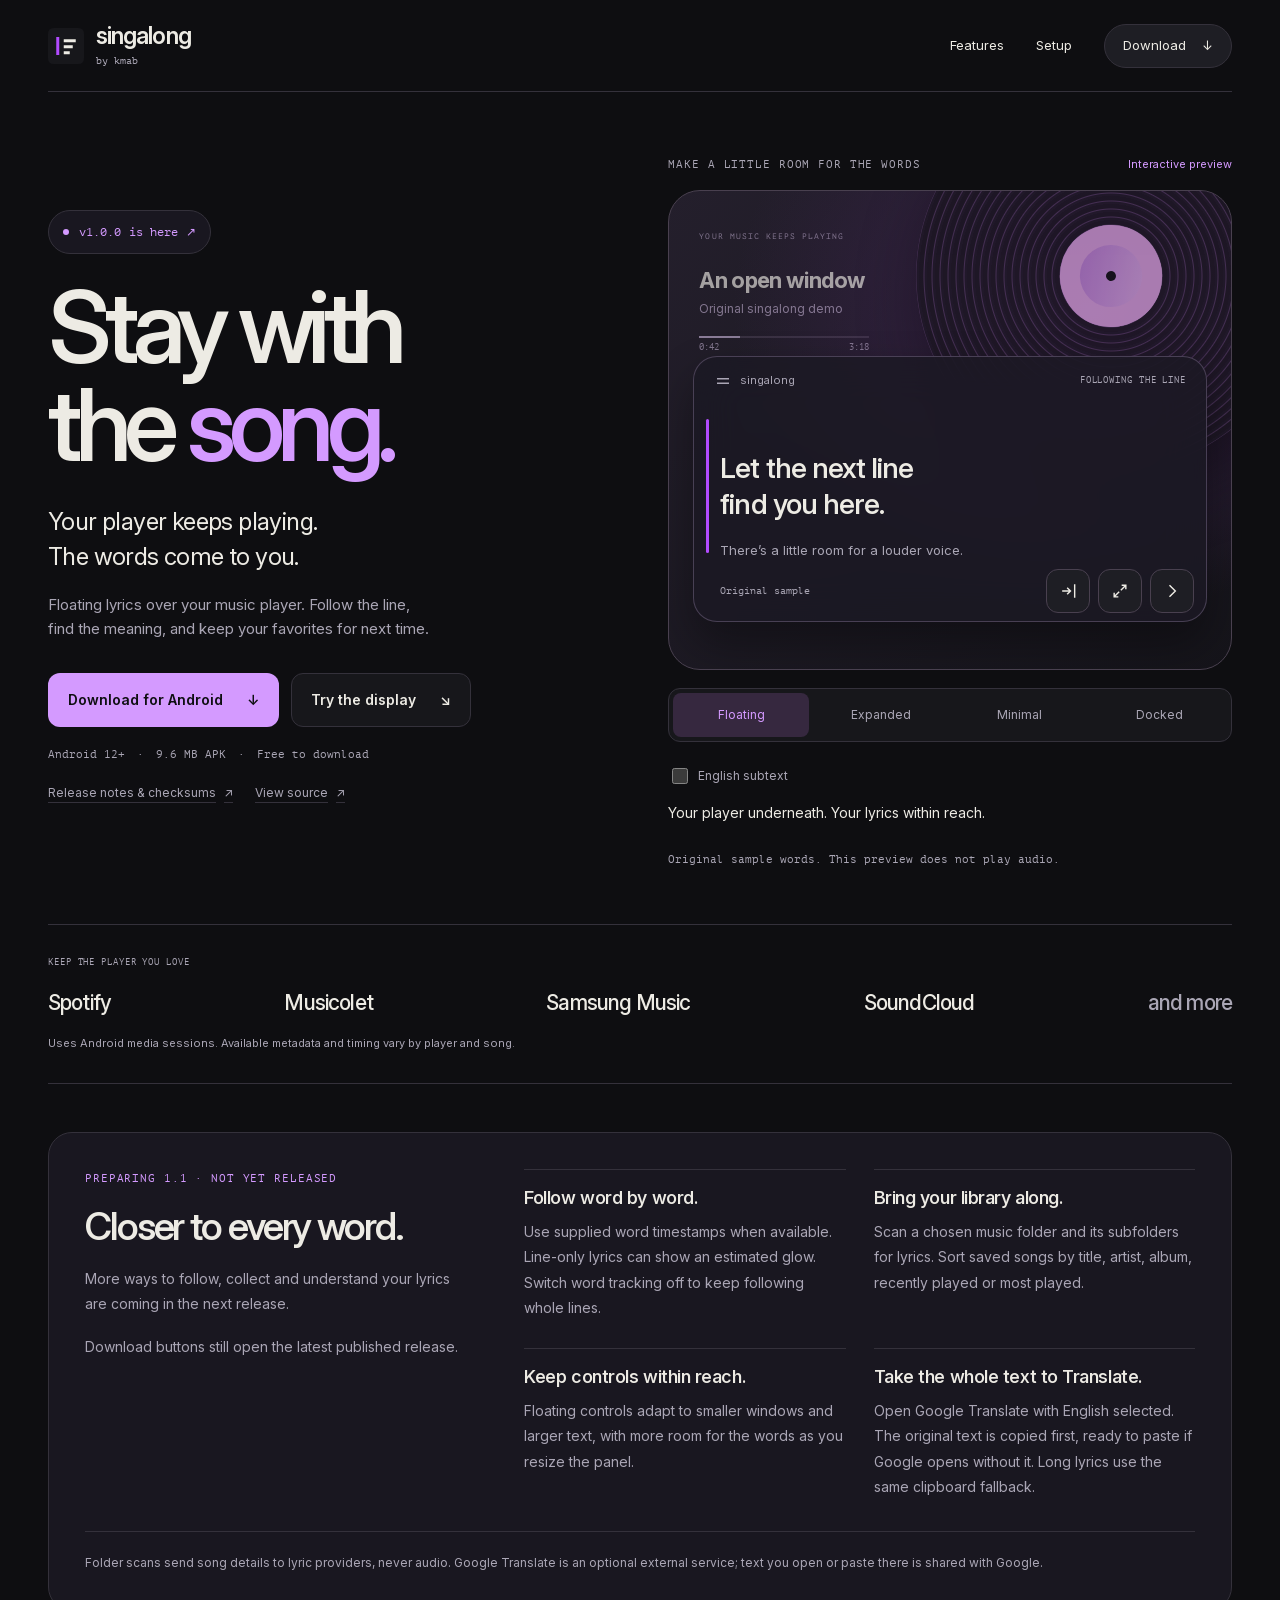
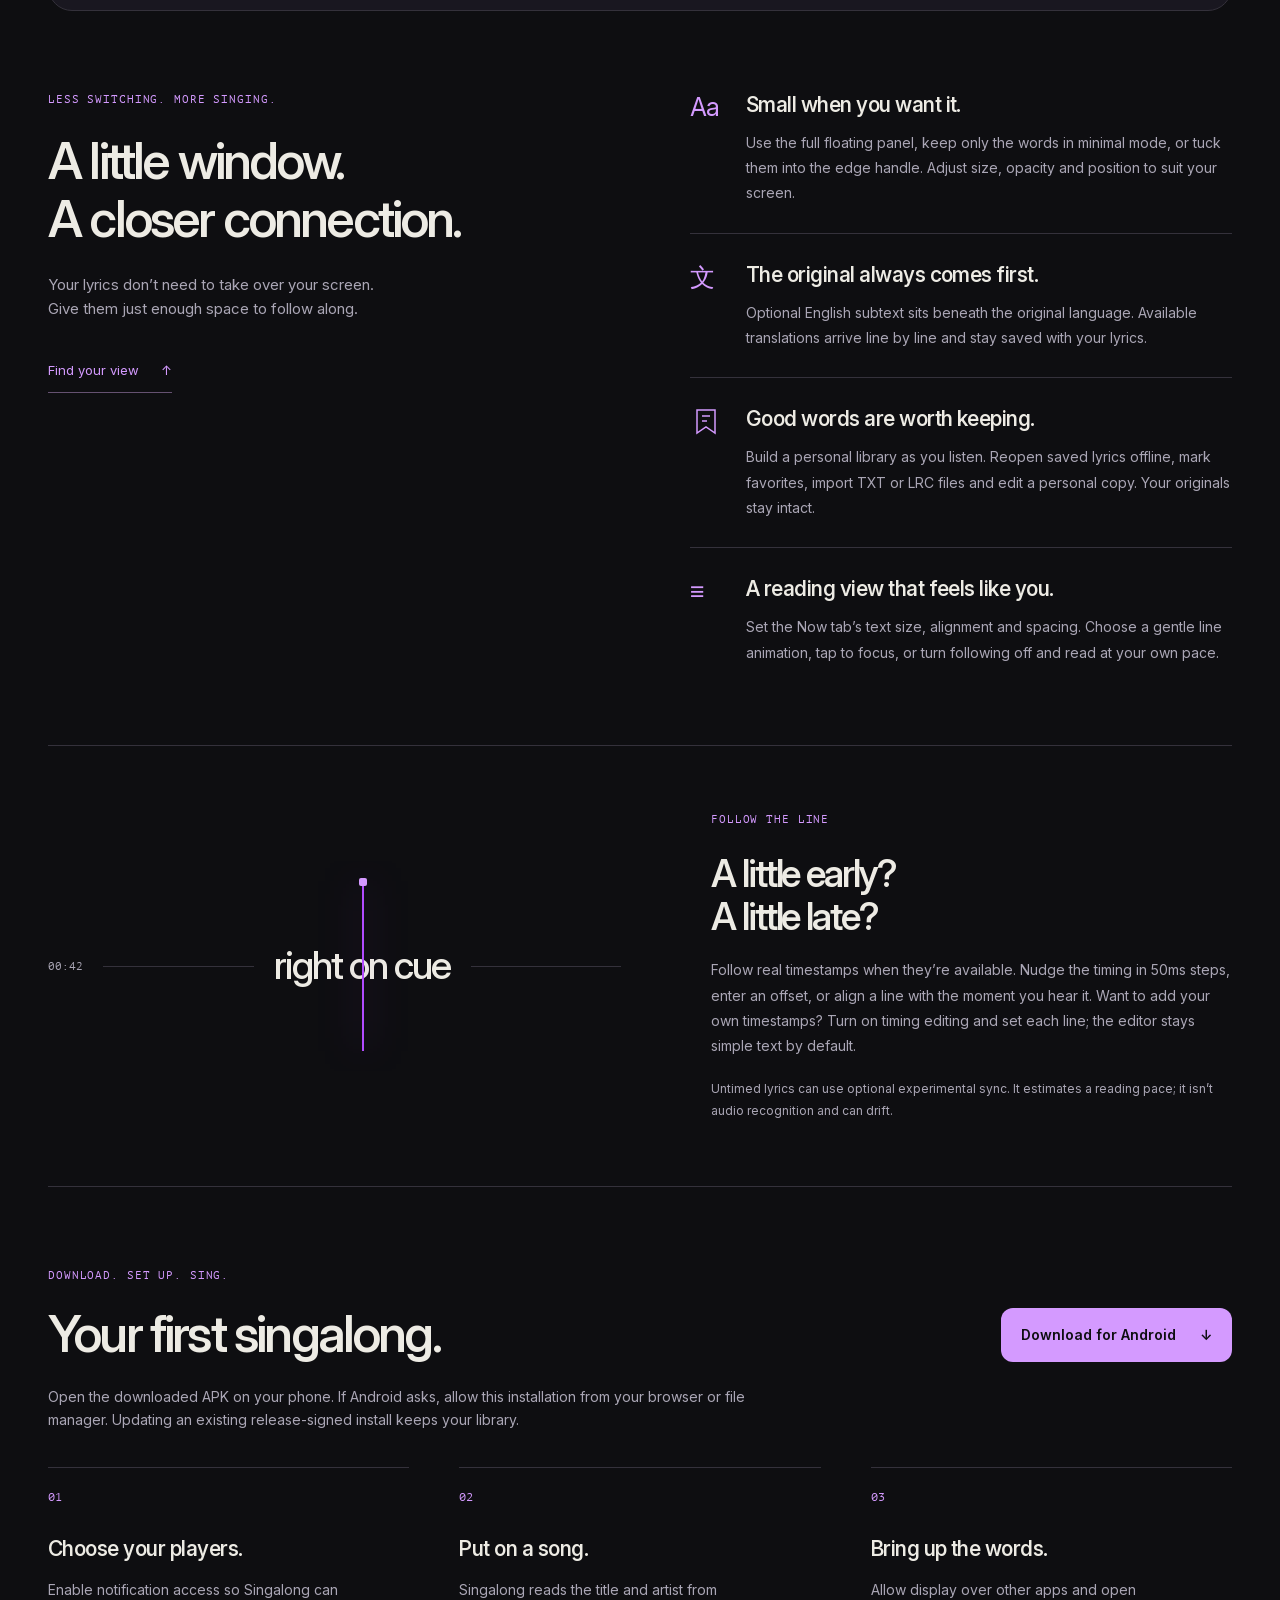
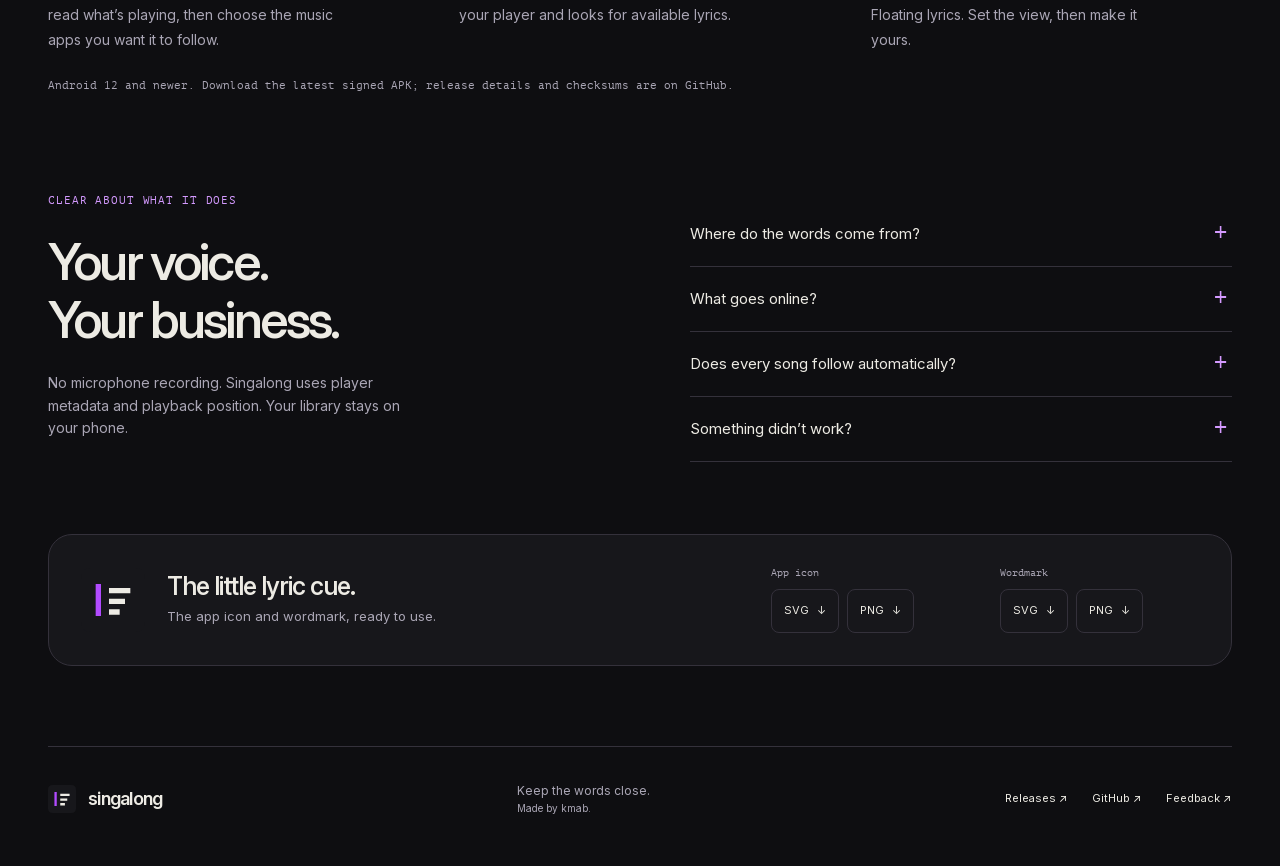
==== commit 8cf08c1c: "Prepare 1.1 source, refresh release docs and website preview" ====
--- a/docs/index.html
+++ b/docs/index.html
@@ -213,6 +213,33 @@
           player and song.
         </p>
       </section>
+      <section class="release-preview shell" id="coming-next" aria-labelledby="preview-title">
+        <div class="preview-intro">
+          <p class="eyebrow">Preparing 1.1 · not yet released</p>
+          <h2 id="preview-title">Closer to every word.</h2>
+          <p>More ways to follow, collect and understand your lyrics are coming in the next release.</p>
+          <p class="preview-status">Download buttons still open the latest published release.</p>
+        </div>
+        <div class="preview-features">
+          <article>
+            <h3>Follow word by word.</h3>
+            <p>Use supplied word timestamps when available. Line-only lyrics can show an estimated glow. Switch word tracking off to keep following whole lines.</p>
+          </article>
+          <article>
+            <h3>Bring your library along.</h3>
+            <p>Scan a chosen music folder and its subfolders for lyrics. Sort saved songs by title, artist, album, recently played or most played.</p>
+          </article>
+          <article>
+            <h3>Keep controls within reach.</h3>
+            <p>Floating controls adapt to smaller windows and larger text, with more room for the words as you resize the panel.</p>
+          </article>
+          <article>
+            <h3>Take the whole text to Translate.</h3>
+            <p>Open Google Translate with English selected. The original text is copied first, ready to paste if Google opens without it. Long lyrics use the same clipboard fallback.</p>
+          </article>
+        </div>
+        <p class="preview-privacy">Folder scans send song details to lyric providers, never audio. Google Translate is an optional external service; text you open or paste there is shared with Google.</p>
+      </section>
       <section
         class="experience shell"
         id="experience"
--- a/docs/site.css
+++ b/docs/site.css
@@ -651,6 +651,58 @@
   gap: 100px;
   padding-block: 80px;
 }
+.release-preview {
+  display: grid;
+  grid-template-columns: minmax(0, 0.8fr) minmax(0, 1.4fr);
+  gap: 32px 56px;
+  margin-top: 48px;
+  padding: 36px;
+  border: 1px solid var(--line);
+  border-radius: 24px;
+  background: var(--glass);
+}
+.preview-intro .eyebrow {
+  margin-bottom: 16px;
+  line-height: 1.8;
+}
+.preview-intro h2 {
+  font-size: clamp(30px, 3vw, 40px);
+}
+.preview-intro > p:not(.eyebrow),
+.preview-features p,
+.preview-privacy {
+  color: var(--muted);
+  font-size: 14px;
+  line-height: 1.8;
+}
+.preview-intro > p:not(.eyebrow) {
+  margin-top: 18px;
+}
+.preview-intro .preview-status {
+  color: var(--lilac);
+  font-size: 12px;
+}
+.preview-features {
+  display: grid;
+  grid-template-columns: repeat(2, minmax(0, 1fr));
+  gap: 28px;
+}
+.preview-features article {
+  border-top: 1px solid var(--line);
+  padding-top: 16px;
+}
+.preview-features h3 {
+  font-size: 18px;
+}
+.preview-features p {
+  margin-top: 10px;
+}
+.preview-privacy {
+  grid-column: 1 / -1;
+  border-top: 1px solid var(--line);
+  padding-top: 20px;
+  font-size: 12px;
+}
 .section-intro > p:not(.eyebrow) {
   color: var(--muted);
   max-width: 340px;
@@ -992,6 +1044,10 @@
   }
 }
 @media (max-width: 800px) {
+  .release-preview {
+    grid-template-columns: 1fr;
+    gap: 28px;
+  }
   .site-header {
     height: 86px;
   }
@@ -1095,6 +1151,14 @@
   }
 }
 @media (max-width: 480px) {
+  .release-preview {
+    margin-top: 32px;
+    padding: 24px;
+  }
+  .preview-features {
+    grid-template-columns: 1fr;
+    gap: 24px;
+  }
   .shell {
     width: calc(100% - 40px);
   }
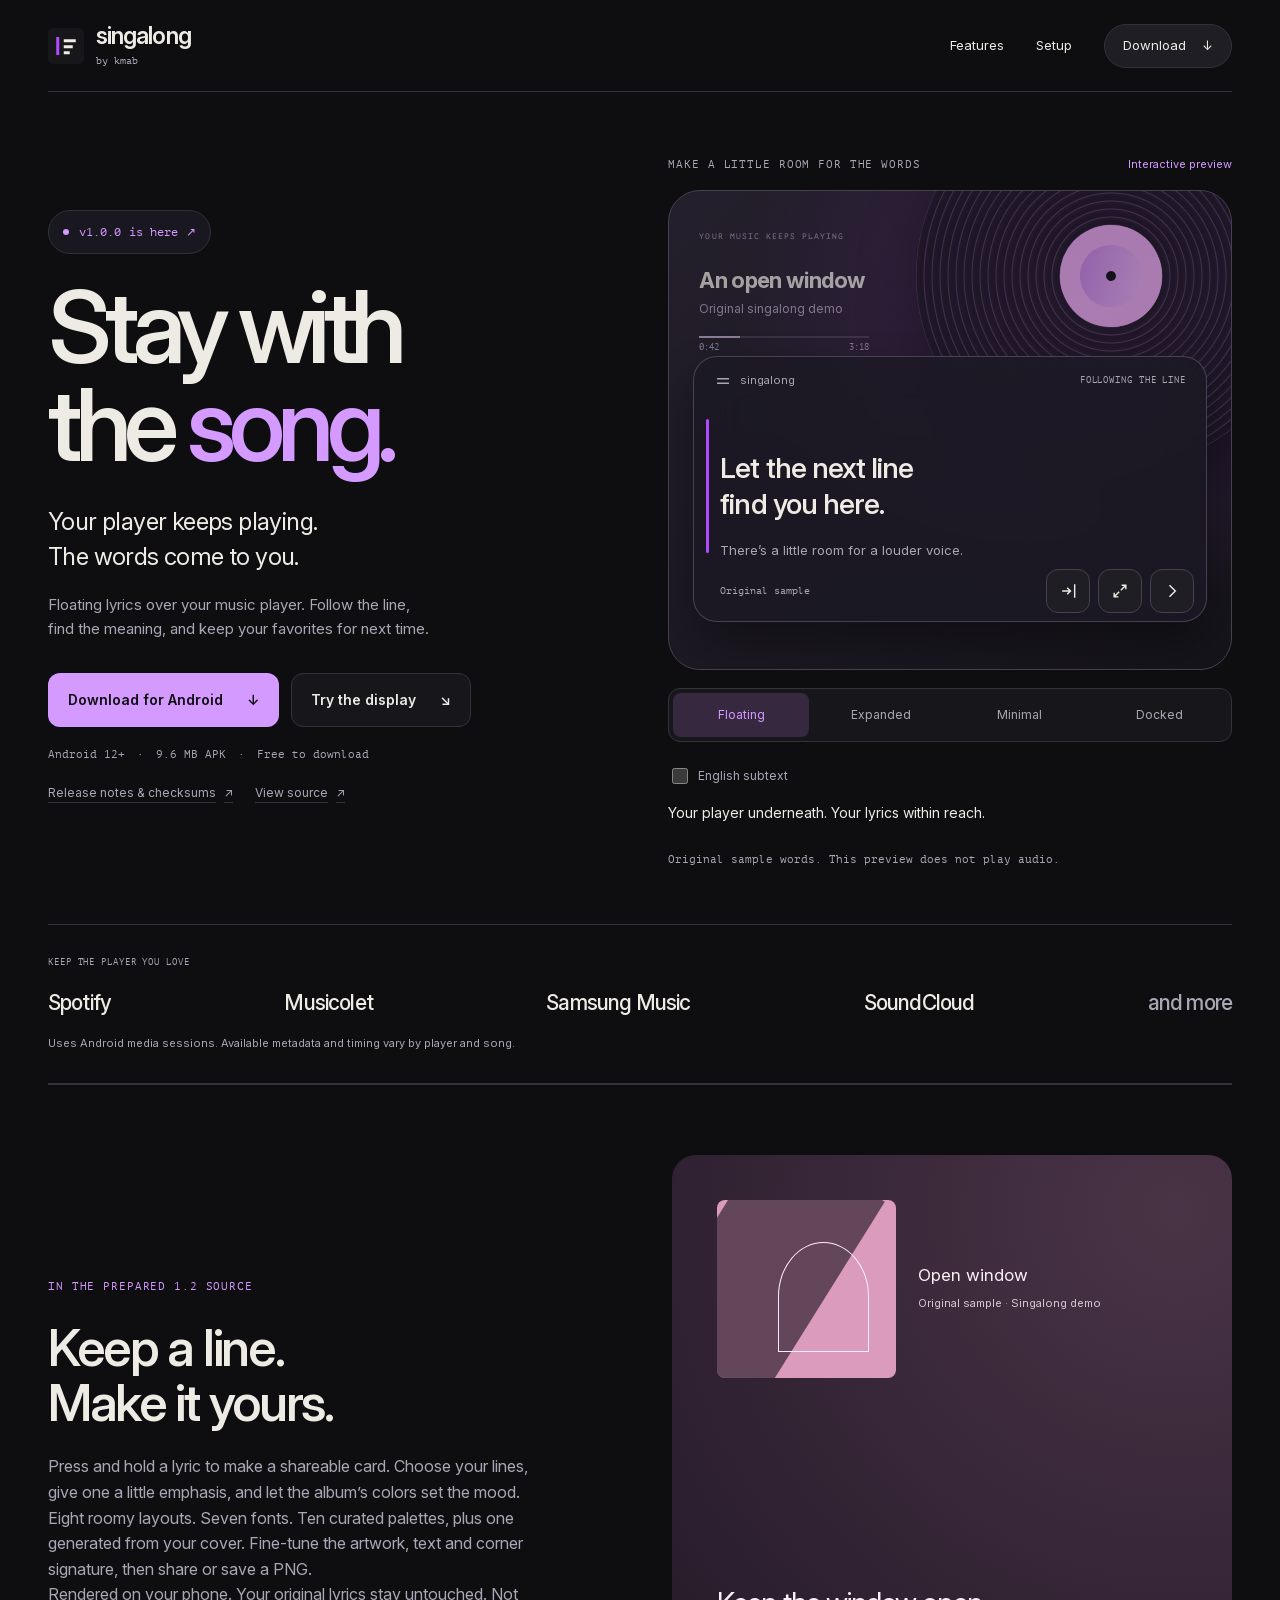
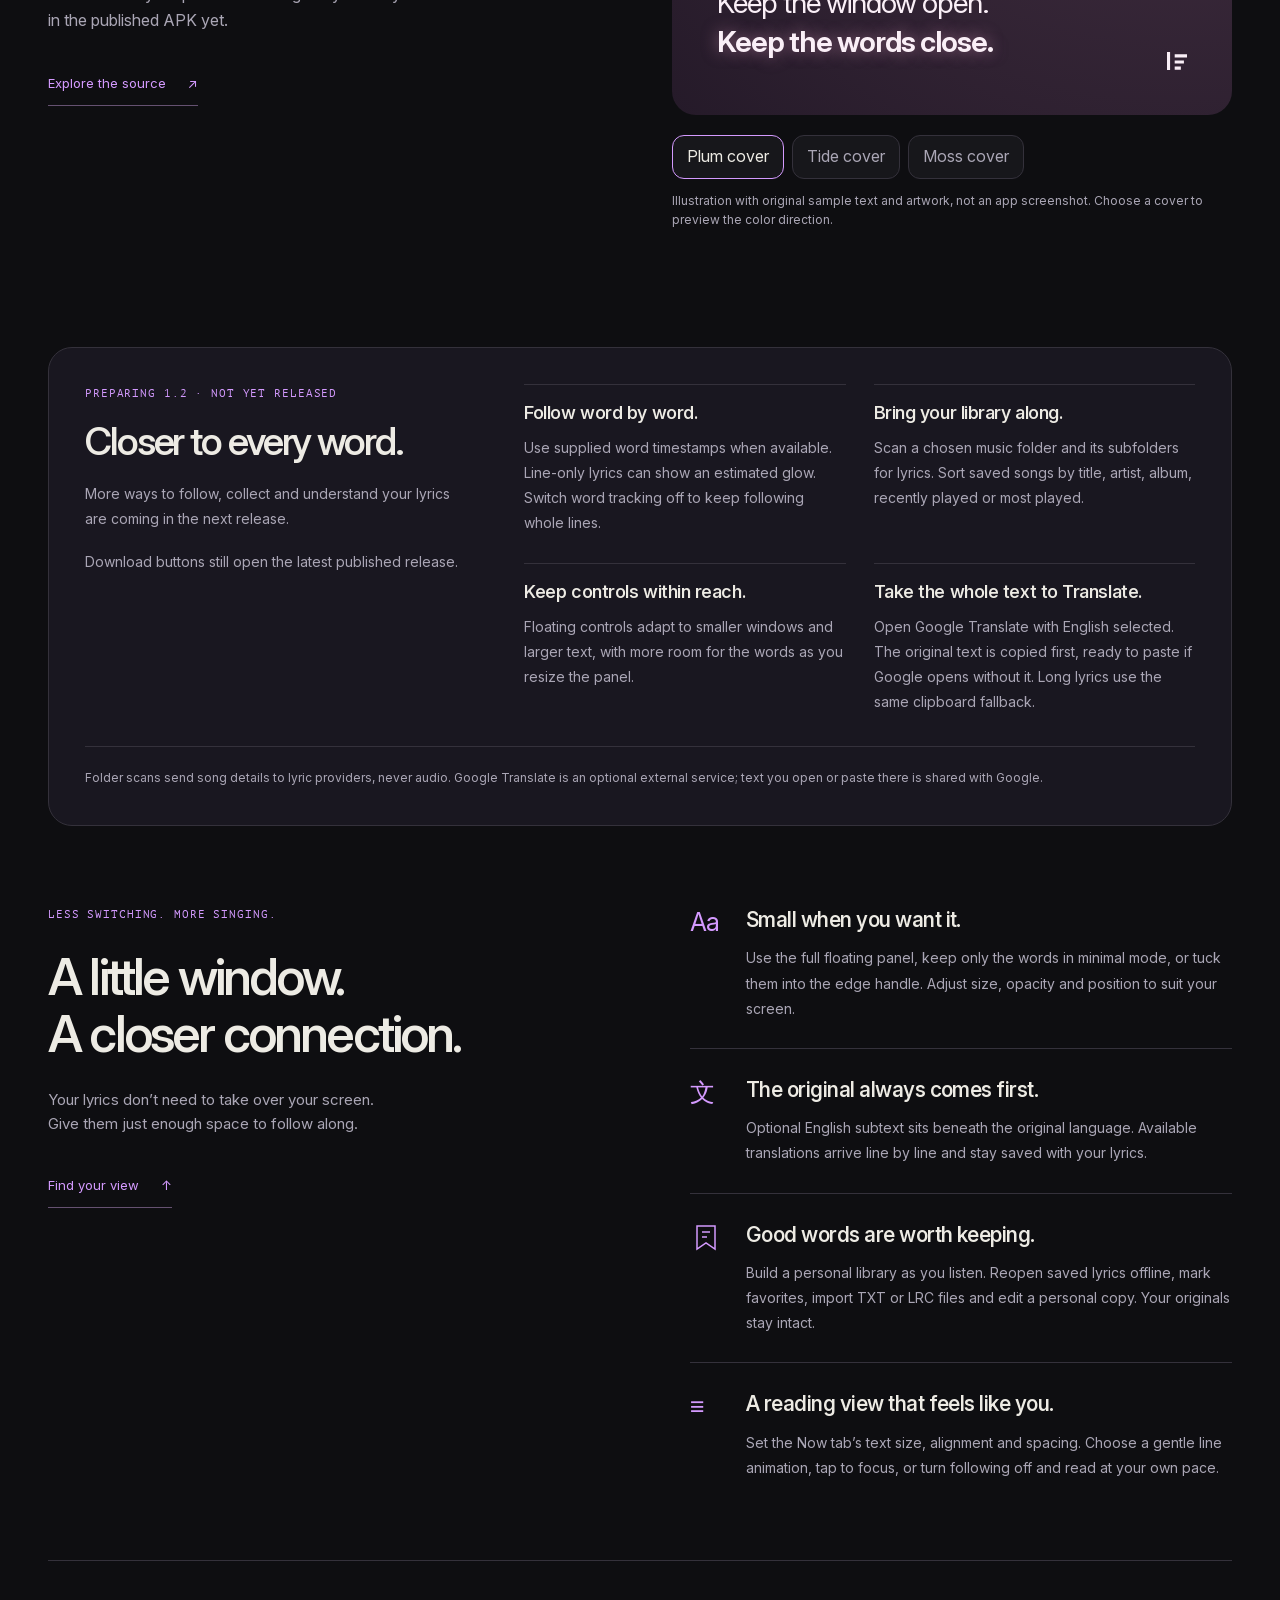
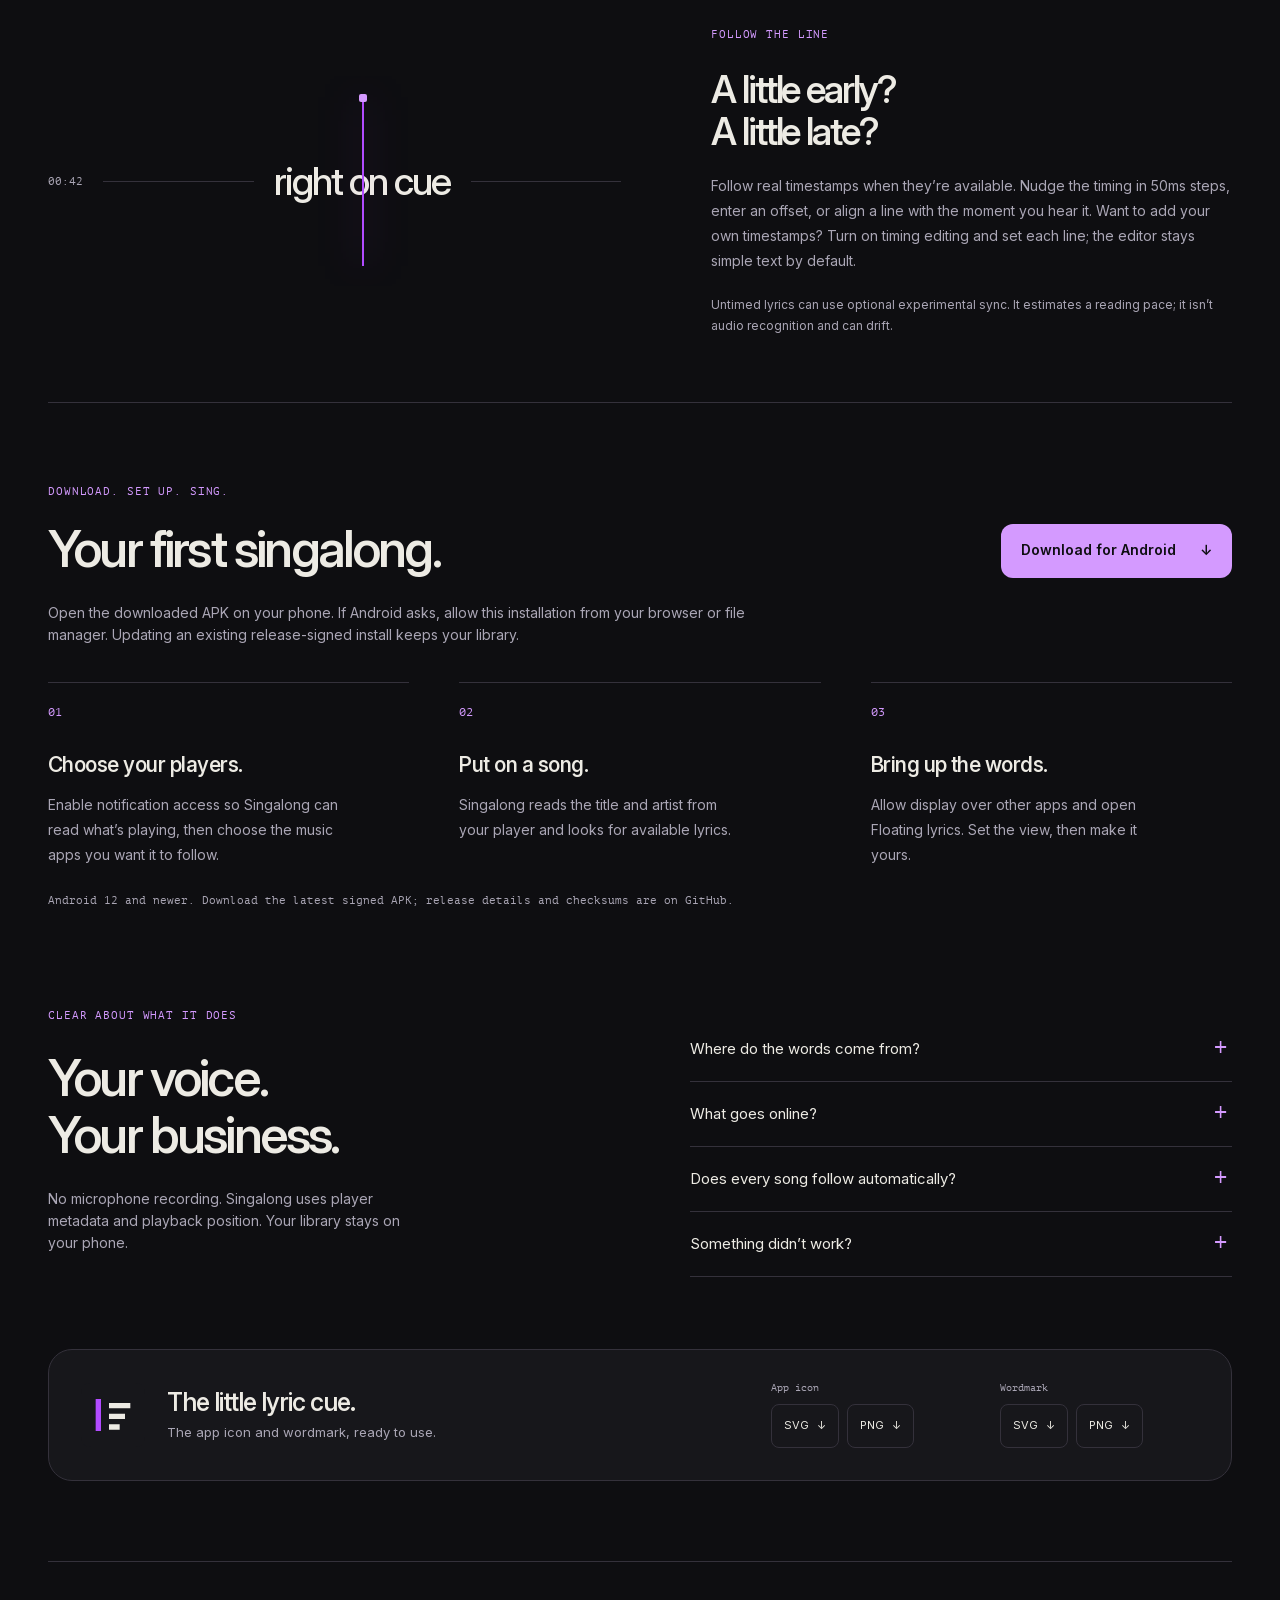
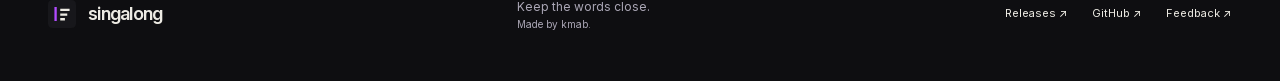
==== commit 03b4d94d: "Prepare 1.2 integration and refresh lyric card website and docs" ====
--- a/docs/index.html
+++ b/docs/index.html
@@ -213,9 +213,35 @@
           player and song.
         </p>
       </section>
+      <section class="card-story shell" id="lyric-cards" aria-labelledby="cards-title">
+        <div class="card-story-copy">
+          <p class="eyebrow">In the prepared 1.2 source</p>
+          <h2 id="cards-title">Keep a line.<br />Make it yours.</h2>
+          <p>Press and hold a lyric to make a shareable card. Choose your lines, give one a little emphasis, and let the album’s colors set the mood.</p>
+          <p>Eight roomy layouts. Seven fonts. Ten curated palettes, plus one generated from your cover. Fine-tune the artwork, text and corner signature, then share or save a PNG.</p>
+          <p class="preview-status">Rendered on your phone. Your original lyrics stay untouched. Not in the published APK yet.</p>
+          <a class="text-link" href="https://github.com/kmab5/singalong">Explore the source <span aria-hidden="true">↗</span></a>
+        </div>
+        <figure class="card-study">
+          <div class="sample-card" id="sample-card" data-cover="plum">
+            <div class="sample-card-heading">
+              <div class="sample-cover" aria-hidden="true"><span></span></div>
+              <p>Open window<br /><span>Original sample · Singalong demo</span></p>
+            </div>
+            <p class="sample-verse">Keep the window open.<br /><strong>Keep the words close.</strong></p>
+            <svg class="sample-card-mark" width="26" height="24" viewBox="0 0 26 24" aria-label="Singalong" role="img"><path fill="currentColor" d="M0 0h4v24H0zm10 3h16v4H10zm0 8h12v4H10zm0 8h8v4h-8z"/></svg>
+          </div>
+          <div class="card-cover-options" role="group" aria-label="Sample album palette">
+            <button type="button" data-card-cover="plum" aria-pressed="true">Plum cover</button>
+            <button type="button" data-card-cover="tide" aria-pressed="false">Tide cover</button>
+            <button type="button" data-card-cover="moss" aria-pressed="false">Moss cover</button>
+          </div>
+          <figcaption>Illustration with original sample text and artwork, not an app screenshot. Choose a cover to preview the color direction.</figcaption>
+        </figure>
+      </section>
       <section class="release-preview shell" id="coming-next" aria-labelledby="preview-title">
         <div class="preview-intro">
-          <p class="eyebrow">Preparing 1.1 · not yet released</p>
+          <p class="eyebrow">Preparing 1.2 · not yet released</p>
           <h2 id="preview-title">Closer to every word.</h2>
           <p>More ways to follow, collect and understand your lyrics are coming in the next release.</p>
           <p class="preview-status">Download buttons still open the latest published release.</p>
--- a/docs/site.css
+++ b/docs/site.css
@@ -1341,6 +1341,37 @@
     font-size: 10px;
   }
 }
+.card-story { display: grid; grid-template-columns: 1fr 1fr; align-items: center; gap: 64px; padding-block: 70px; border-top: 1px solid var(--line); }
+.card-story-copy h2 { font-size: clamp(34px, 4vw, 56px); line-height: 1.08; letter-spacing: -.045em; margin: 16px 0 24px; }
+.card-story-copy > p:not(.eyebrow) { color: var(--muted); max-width: 48ch; }
+.card-study { margin: 0; min-width: 0; }
+.sample-card { --card-base: #251a29; --card-ink: #faeff7; --card-accent: #db9bbc; position: relative; aspect-ratio: 1; border-radius: 24px; padding: 8%; display: flex; flex-direction: column; justify-content: space-between; color: var(--card-ink); background: radial-gradient(at 90% 10%, color-mix(in srgb, var(--card-accent) 20%, var(--card-base)), var(--card-base)); transition: color .3s var(--ease), background .3s var(--ease); }
+.sample-card[data-cover="tide"] { --card-base: #112b35; --card-ink: #ecf7f8; --card-accent: #82c4d1; }
+.sample-card[data-cover="moss"] { --card-base: #21332b; --card-ink: #f0f4df; --card-accent: #b3cc87; }
+.sample-card-heading { display: flex; align-items: center; gap: 22px; }
+.sample-card-heading p { font-size: 17px; line-height: 1.5; }
+.sample-card-heading p span { font-size: 11px; opacity: .8; }
+.sample-cover { width: 38%; aspect-ratio: 1; flex-shrink: 0; border-radius: 8px; overflow: hidden; background: var(--card-accent); position: relative; }
+.sample-cover::before { content: ""; position: absolute; width: 75%; height: 150%; top: -30%; left: -15%; transform: rotate(32deg); background: var(--card-base); opacity: .65; }
+.sample-cover span { position: absolute; inset: 24% 15% 15% 34%; border: 1px solid var(--card-ink); border-radius: 50% 50% 0 0; }
+.sample-verse { font-size: clamp(19px, 2.25vw, 34px); line-height: 1.35; letter-spacing: -.035em; font-weight: 400; margin: 30px 0 8px; padding-right: 28px; }
+.sample-verse strong { font-weight: 650; text-shadow: 0 0 16px color-mix(in srgb, var(--card-accent), transparent 45%); }
+.sample-card-mark { position: absolute; right: 8%; bottom: 8%; width: 20px; height: auto; }
+.card-cover-options { display: flex; flex-wrap: wrap; gap: 8px; margin-top: 20px; }
+.card-cover-options button { min-height: 44px; padding: 8px 14px; border: 1px solid var(--line); border-radius: 12px; color: var(--muted); background: var(--panel); cursor: pointer; }
+.card-cover-options button[aria-pressed="true"] { border-color: var(--lilac); color: var(--paper); }
+.card-study figcaption { margin-top: 12px; color: var(--muted); font-size: 12px; }
+@media (max-width: 800px) {
+  .card-story { grid-template-columns: 1fr; gap: 28px; padding-block: 40px; }
+  .card-study { width: 100%; max-width: 480px; justify-self: center; }
+  .sample-verse { font-size: clamp(19px, 5vw, 30px); }
+}
+@media (max-width: 380px) {
+  .sample-card-heading { gap: 12px; }
+  .sample-card-heading p { font-size: 14px; }
+  .sample-card-heading p span { font-size: 10px; }
+  .card-cover-options button { padding-inline: 10px; }
+}
 @media (prefers-reduced-motion: reduce) {
   html {
     scroll-behavior: auto;
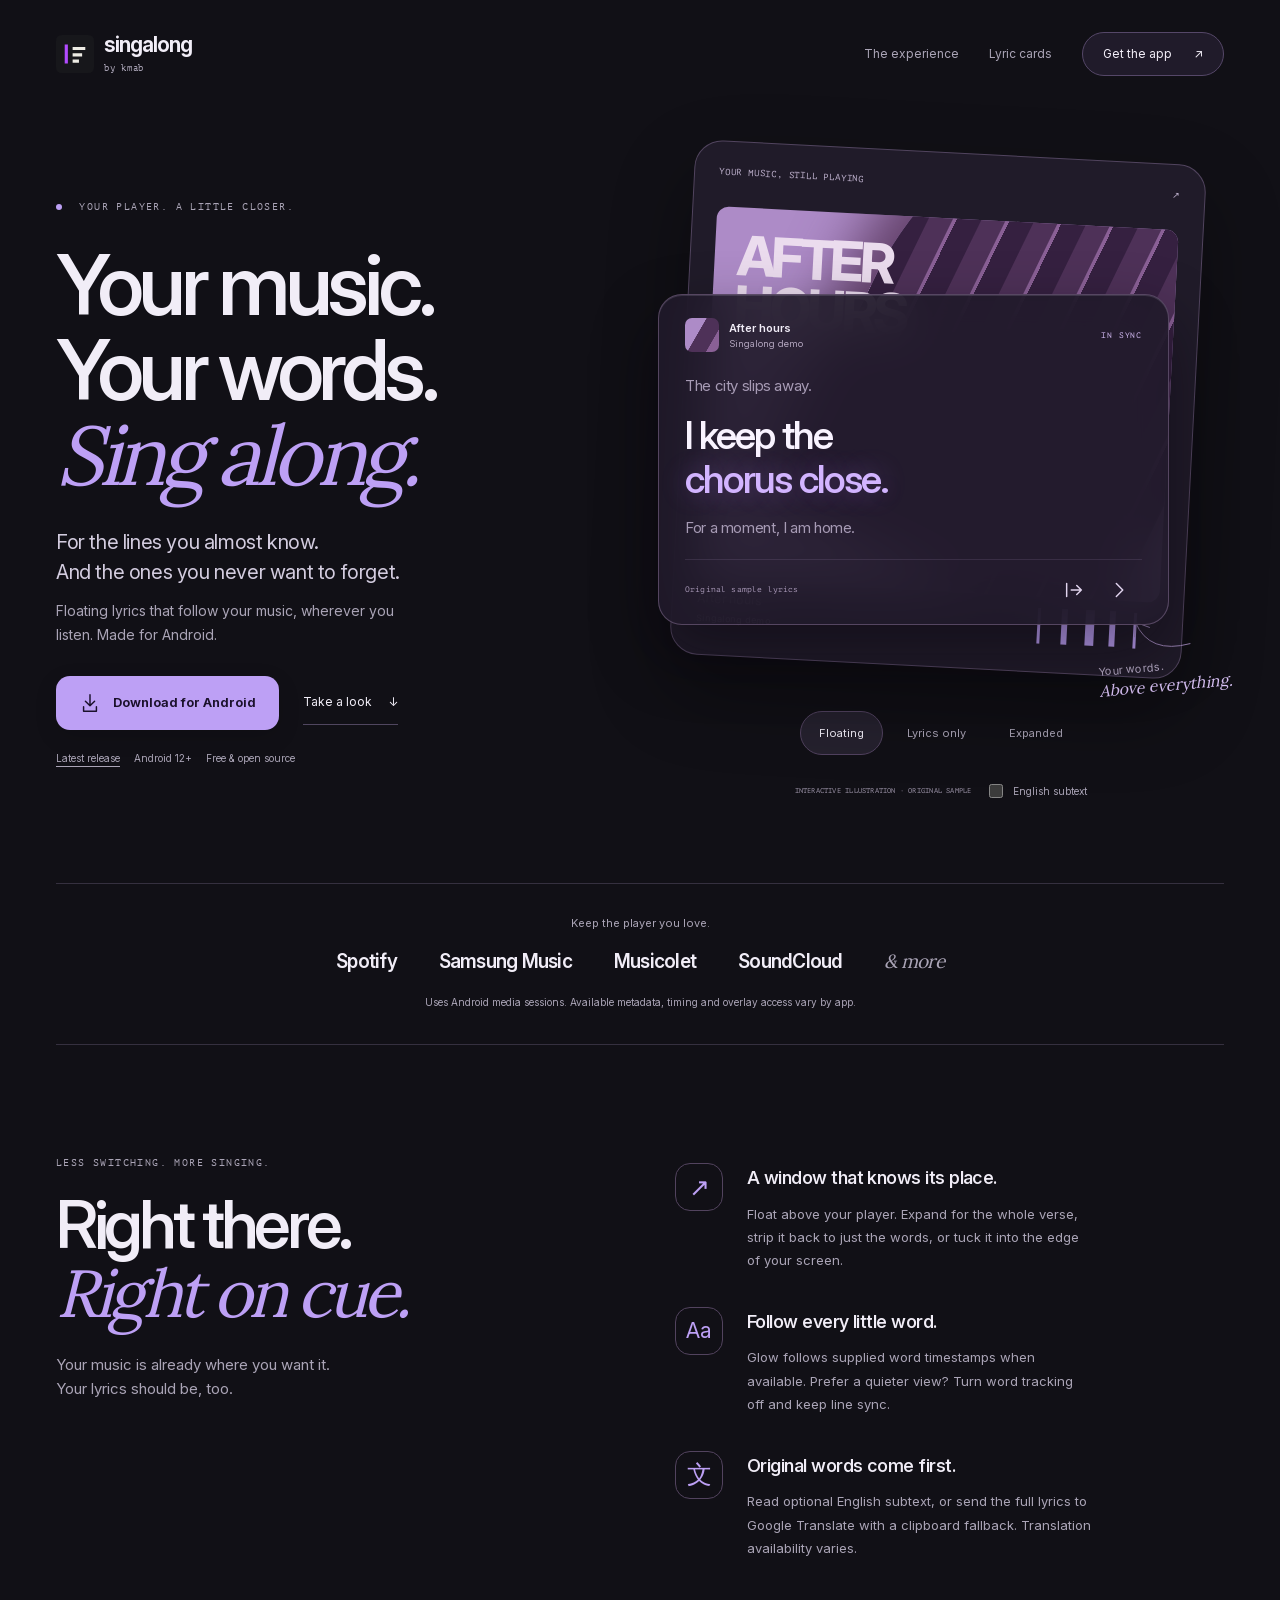
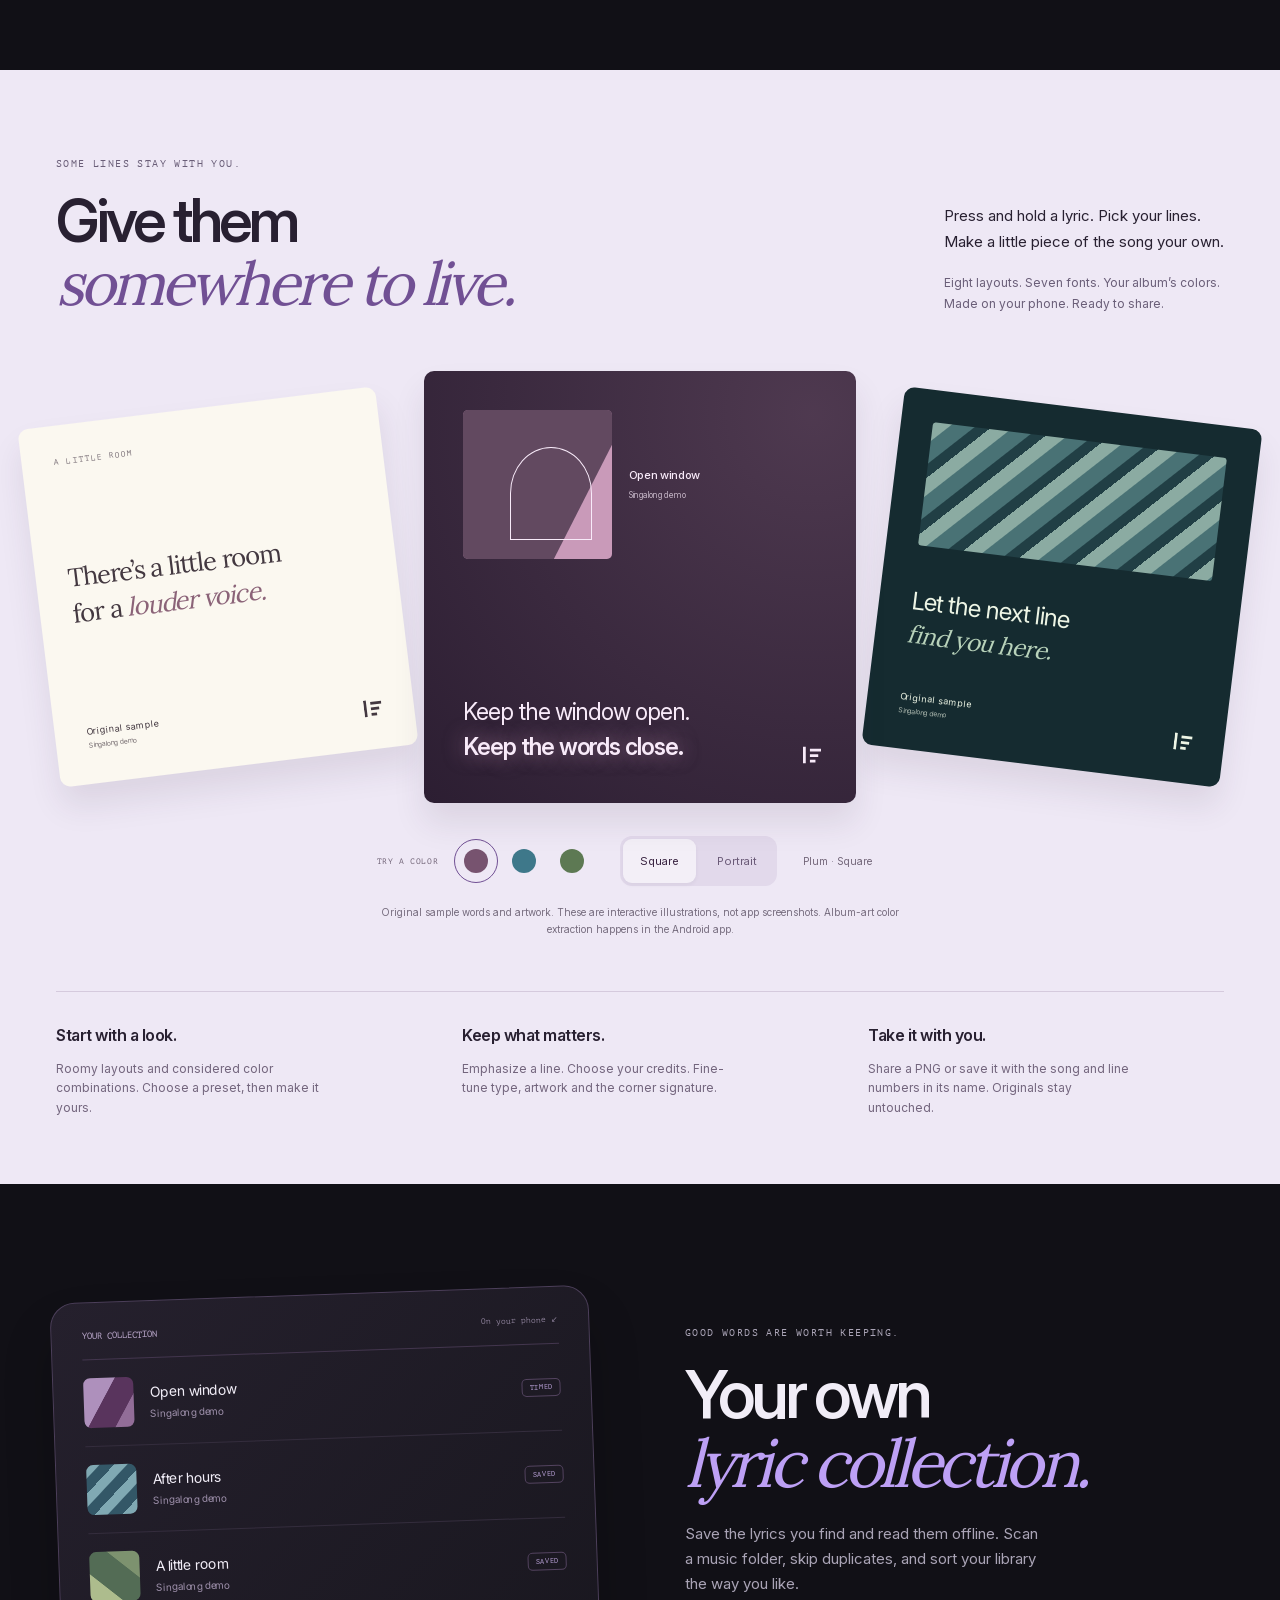
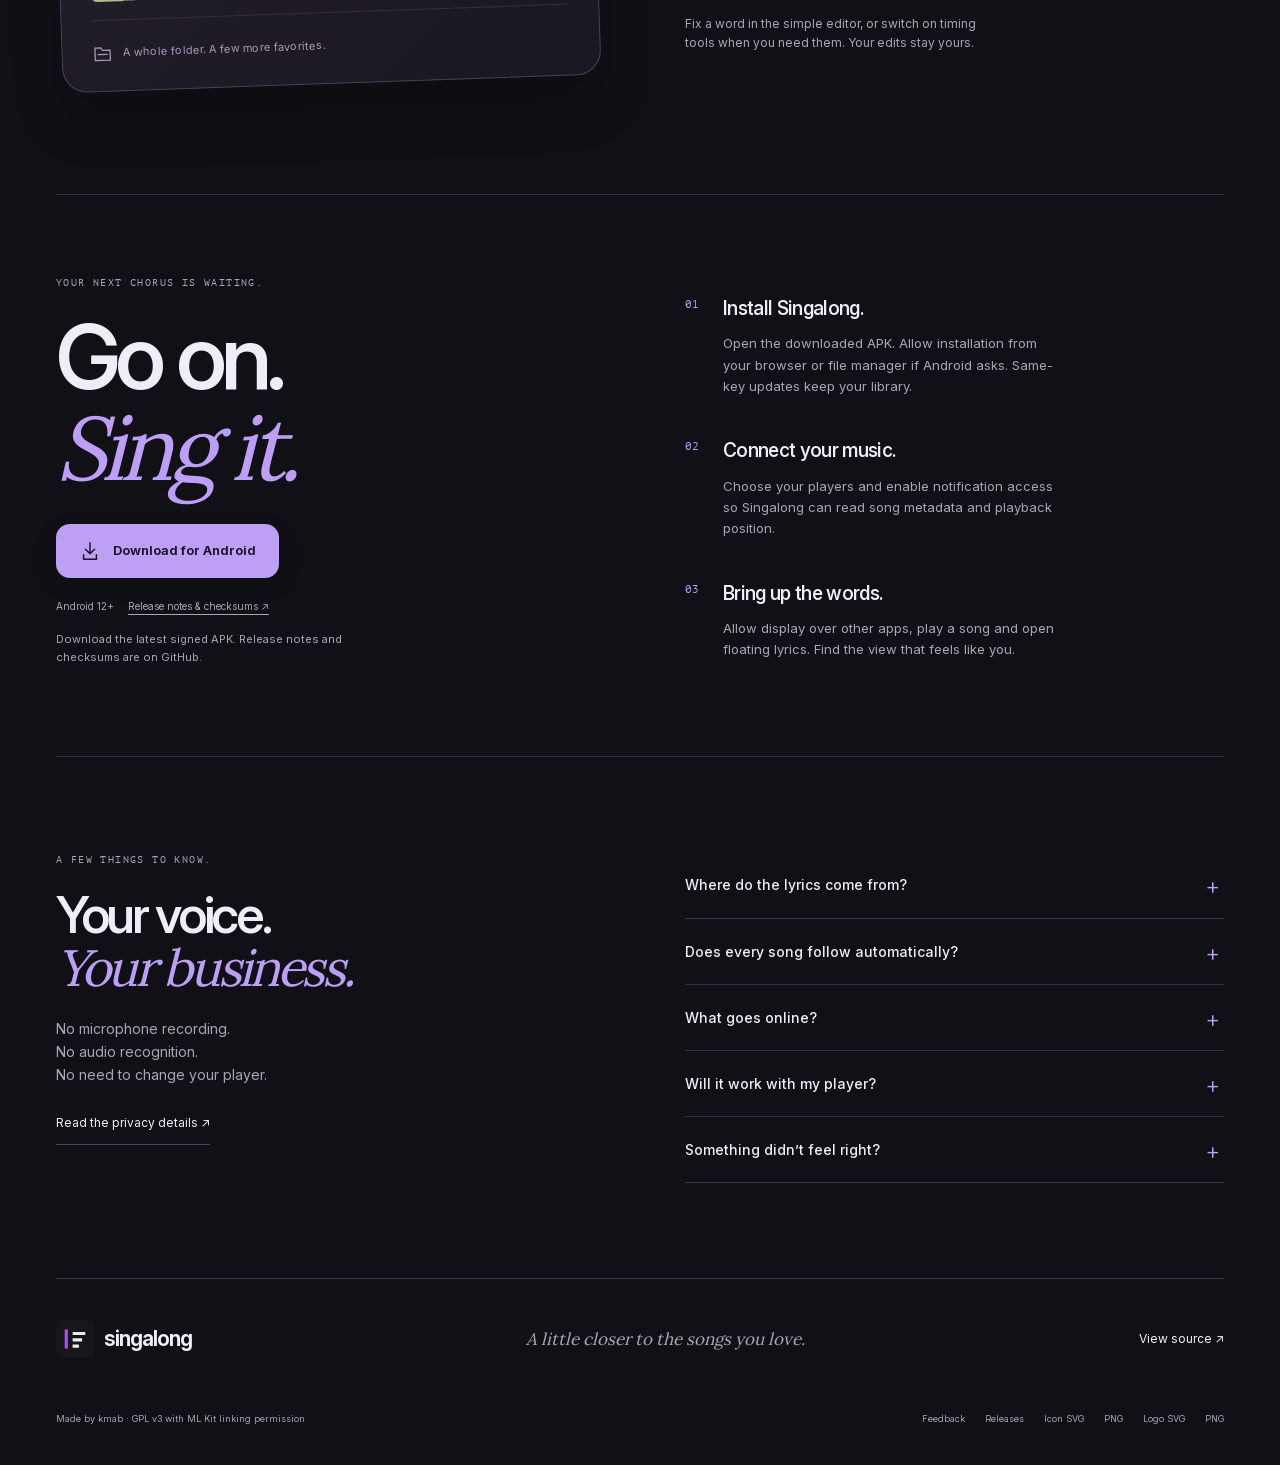
==== commit b461bf6d: "Overhaul website and publish versioned main-branch APK releases" ====
--- a/docs/index.html
+++ b/docs/index.html
@@ -3,512 +3,591 @@
   <head>
     <meta charset="utf-8" />
     <meta name="viewport" content="width=device-width, initial-scale=1" />
-    <meta name="theme-color" content="#0e0e11" />
+    <meta name="theme-color" content="#111016" />
     <meta
       name="description"
-      content="Download Singalong for Android. Floating lyrics over your music player, optional English translations and a library you can read offline."
+      content="Your music. Your words. Singalong brings floating lyrics, word sync and beautifully personal lyric cards to Android."
     />
-    <meta property="og:title" content="singalong — stay with the song" />
+    <meta property="og:title" content="singalong — Your music. Your words." />
     <meta
       property="og:description"
-      content="Your player keeps playing. The words come to you. A floating lyrics companion for Android, by kmab."
-    />
-    <meta property="og:type" content="website" />
-    <meta
-      property="og:image"
-      content="https://kmab5.github.io/singalong/assets/singalong-icon.png"
+      content="Follow the song, keep your favorite lines, and make them yours. A free, open-source lyrics companion for Android."
     />
     <link rel="icon" href="assets/singalong-icon.svg" type="image/svg+xml" />
-    <link rel="apple-touch-icon" href="assets/singalong-icon.png" />
+    <link rel="canonical" href="https://kmab5.github.io/singalong/" />
     <link rel="stylesheet" href="site.css" />
     <script src="site.js" defer></script>
-    <title>singalong — stay with the song</title>
+    <title>singalong — Your music. Your words.</title>
   </head>
   <body>
     <a class="skip-link" href="#main">Skip to content</a>
-    <header class="site-header shell">
-      <a class="brand" href="./" aria-label="singalong home"
+    <header class="site-header wrap">
+      <a class="brand" href="#" aria-label="Singalong home"
         ><img
           src="assets/singalong-icon.svg"
-          width="36"
-          height="36"
           alt=""
-        /><span>singalong<span class="byline">by kmab</span></span></a
+          width="38"
+          height="38"
+        /><span>singalong<span class="brand-credit">by kmab</span></span></a
       >
       <nav aria-label="Main navigation">
-        <a href="#experience">Features</a><a href="#start">Setup</a
-        ><a class="nav-source" data-apk-download href="https://github.com/kmab5/singalong/releases/latest/download/singalong.apk"
-          >Download <span aria-hidden="true">↓</span></a
+        <a href="#experience">The experience</a><a href="#cards">Lyric cards</a
+        ><a
+          class="nav-download"
+          data-apk-download
+          href="https://github.com/kmab5/singalong/releases/latest/download/singalong.apk"
+          >Get the app <span aria-hidden="true">↗</span></a
         >
       </nav>
     </header>
     <main id="main">
-      <section class="hero shell" aria-labelledby="hero-title">
+      <section class="hero wrap" aria-labelledby="hero-title">
         <div class="hero-copy">
-          <a class="release-badge" data-release-link href="https://github.com/kmab5/singalong/releases/tag/v1.0.0">
-            <span class="status-dot" aria-hidden="true"></span>
-            <span data-release-version>v1.0.0</span> is here <span aria-hidden="true">↗</span>
-          </a>
-          <h1 id="hero-title">Stay with<br />the <span>song.</span></h1>
-          <p class="intro">
-            Your player keeps playing.<br />The words come to you.
-          </p>
+          <p class="eyebrow">
+            <span class="status-light" aria-hidden="true"></span> YOUR PLAYER. A
+            LITTLE CLOSER.
+          </p>
+          <h1 id="hero-title">
+            Your music.<br />Your words.<br /><em>Sing along.</em>
+          </h1>
           <p class="hero-description">
-            Floating lyrics over your music player. Follow the line,
-            find the meaning, and keep your favorites for next time.
+            For the lines you almost know.<br />And the ones you never want to
+            forget.
+          </p>
+          <p class="hero-detail">
+            Floating lyrics that follow your music, wherever you listen. Made
+            for Android.
           </p>
           <div class="hero-actions">
-            <a class="button primary" id="apk-download" data-apk-download href="https://github.com/kmab5/singalong/releases/latest/download/singalong.apk"
-              >Download for Android <span aria-hidden="true">↓</span></a
-            ><a class="button secondary" href="#demo"
-              >Try the display <span aria-hidden="true">↘</span></a
-            >
-          </div>
-          <p class="availability">Android 12+ <span aria-hidden="true">·</span> <span data-release-size>9.6 MB</span> APK <span aria-hidden="true">·</span> Free to download</p>
-          <div class="release-links">
-            <a data-release-link href="https://github.com/kmab5/singalong/releases/tag/v1.0.0">Release notes &amp; checksums <span aria-hidden="true">↗</span></a>
-            <a href="https://github.com/kmab5/singalong">View source <span aria-hidden="true">↗</span></a>
-          </div>
-        </div>
-        <div
-          class="demo"
-          id="demo"
-          aria-label="Interactive floating lyrics demonstration"
-        >
-          <div class="demo-topline">
-            <span class="mono">MAKE A LITTLE ROOM FOR THE WORDS</span
-            ><span class="demo-index">Interactive preview</span>
-          </div>
+            <a
+              class="button primary"
+              id="apk-download"
+              data-apk-download
+              href="https://github.com/kmab5/singalong/releases/latest/download/singalong.apk"
+              ><svg viewBox="0 0 24 24" aria-hidden="true">
+                <path d="M12 3v12m-5-5 5 5 5-5M5 16v5h14v-5" /></svg
+              >Download for Android</a
+            ><a class="text-link" href="#experience"
+              >Take a look <span aria-hidden="true">↓</span></a
+            >
+          </div>
+          <p class="download-meta">
+            <a
+              data-release-link
+              href="https://github.com/kmab5/singalong/releases/latest"
+              ><span data-release-version>Latest release</span></a
+            ><span>Android 12+</span><span>Free &amp; open source</span>
+          </p>
+        </div>
+        <div class="hero-visual" id="experience">
           <div class="demo-stage" data-mode="floating">
-            <div class="record-art" aria-hidden="true">
-              <div class="record-core"></div>
-            </div>
-            <div class="sample-player" aria-hidden="true">
-              <span class="mono">YOUR MUSIC KEEPS PLAYING</span
-              ><strong>An open window</strong
-              ><span>Original singalong demo</span>
-              <div class="sample-progress"><i></i></div>
-              <div class="sample-time"><span>0:42</span><span>3:18</span></div>
-            </div>
-            <article class="lyric-window" aria-label="Sample lyric window">
+            <div class="player-backdrop" aria-hidden="true">
+              <div class="player-top">
+                YOUR MUSIC, STILL PLAYING <span>↗</span>
+              </div>
+              <div class="album-poster">
+                <div class="poster-lines"></div>
+                <div class="poster-title">
+                  AFTER<br />HOURS<span>AN ORIGINAL SAMPLE</span>
+                </div>
+              </div>
+              <div class="player-bottom">
+                <span>After hours<small>Singalong demo</small></span
+                ><span class="player-bars">▏▎▍▎▏</span>
+              </div>
+            </div>
+            <article
+              class="lyric-window"
+              aria-label="Interactive floating lyric illustration"
+            >
               <div class="lyric-header">
-                <span
-                  ><svg
-                    width="18"
-                    height="18"
-                    viewBox="0 0 24 24"
-                    fill="none"
-                    stroke="currentColor"
-                    stroke-width="2"
-                    aria-hidden="true"
-                  >
-                    <path d="M4 9h16M4 15h16" />
-                  </svg>
-                  singalong</span
-                ><span class="mono">FOLLOWING THE LINE</span>
-              </div>
-              <div class="lyric-content" aria-live="polite" aria-atomic="true">
-                <p class="previous-line" id="sample-previous" aria-hidden="true">Keep the window open. Keep the words close.</p>
-                <p class="active-line" id="sample-line">
-                  Let the next line<br />find you here.
+                <div class="mini-art" aria-hidden="true"></div>
+                <div>
+                  <strong>After hours</strong><span>Singalong demo</span>
+                </div>
+                <span class="sync-label">IN SYNC</span>
+              </div>
+              <div class="lyric-content">
+                <p class="previous-line" id="sample-previous">
+                  The city slips away.
+                </p>
+                <p class="current-line" id="sample-line">
+                  I keep the<br /><em>chorus close.</em>
                 </p>
                 <p class="subtext" id="sample-translation" hidden>
-                  The next line will find you here.
+                  I keep the chorus close.
                 </p>
                 <p class="next-line" id="sample-next">
-                  There’s a little room for a louder voice.
+                  For a moment, I am home.
                 </p>
               </div>
-              <div class="lyric-footer">
-                <span class="cue-label">Original sample</span>
-                <div class="lyric-tools">
-                  <button class="icon-button" id="demo-dock" type="button" aria-label="Dock sample lyrics" title="Dock lyrics">
-                    <svg width="20" height="20" viewBox="0 0 24 24" fill="none" stroke="currentColor" stroke-width="1.7" aria-hidden="true"><path d="M20 4v16M5 12h10m-4-4 4 4-4 4"/></svg>
-                  </button>
-                  <button class="icon-button" id="demo-expand" type="button" aria-label="Expand sample lyrics" title="Expand lyrics">
-                    <svg width="20" height="20" viewBox="0 0 24 24" fill="none" stroke="currentColor" stroke-width="1.7" aria-hidden="true"><path d="M14 5h5v5M19 5l-6 6M10 19H5v-5m0 5 6-6"/></svg>
-                  </button>
-                  <button
-                  class="icon-button"
+              <div class="lyric-toolbar">
+                <span class="lyric-source">Original sample lyrics</span
+                ><button
+                  id="demo-dock"
+                  aria-label="Dock sample lyrics"
+                  title="Dock"
+                >
+                  <svg viewBox="0 0 24 24" aria-hidden="true">
+                    <path d="M4 5v14M9 12h11m-5-5 5 5-5 5" />
+                  </svg></button
+                ><button
                   id="next-line"
-                  aria-label="Show next sample lyric line"
+                  aria-label="Next sample line"
+                  title="Next line"
                 >
-                  <svg
-                    width="20"
-                    height="20"
-                    viewBox="0 0 24 24"
-                    fill="none"
-                    stroke="currentColor"
-                    stroke-width="1.7"
-                    aria-hidden="true"
-                  >
-                    <path d="m9 5 7 7-7 7" />
+                  <svg viewBox="0 0 24 24" aria-hidden="true">
+                    <path d="m8 5 7 7-7 7" />
                   </svg>
                 </button>
-                </div>
               </div>
             </article>
             <button
               class="edge-handle"
               id="edge-handle"
-              aria-label="Restore sample floating lyrics"
+              aria-label="Restore sample lyrics"
               hidden
             >
-              <svg
-                width="22"
-                height="34"
-                viewBox="0 0 22 34"
-                fill="none"
-                stroke="currentColor"
-                stroke-width="2"
-                aria-hidden="true"
-              >
-                <path d="M5 9v7m4-10v13m4-10v7m4-5v3m-8 12 4 3-4 3" />
+              <svg viewBox="0 0 24 24" aria-hidden="true">
+                <path d="M7 7v10m5-13v16m5-10v4" />
               </svg>
             </button>
-          </div>
-          <div class="demo-controls">
-            <div
-              class="mode-switch"
-              role="group"
-              aria-label="Sample display mode"
-            >
-              <button type="button" data-mode="floating" aria-pressed="true">
-                Floating</button
-              ><button type="button" data-mode="expanded" aria-pressed="false">
-                Expanded</button
-              ><button type="button" data-mode="minimal" aria-pressed="false">
-                Minimal</button
-              ><button type="button" data-mode="docked" aria-pressed="false">
-                Docked
-              </button>
-            </div>
-            <label class="translation-toggle"
-              ><input id="translation" type="checkbox" /><span
-                >English subtext</span
-              ></label
-            >
-          </div>
-          <p class="mode-description" id="mode-description" aria-live="polite">Your player underneath. Your lyrics within reach.</p>
-          <p class="demo-note">Original sample words. This preview does not play audio.</p>
+            <div class="floating-note" aria-hidden="true">
+              Your words.<br /><em>Above everything.</em
+              ><svg viewBox="0 0 70 40">
+                <path d="M4 4q45-8 57 28m-15-7 15 7 2-16" />
+              </svg>
+            </div>
+          </div>
+          <div
+            class="demo-options"
+            role="group"
+            aria-label="Sample lyric display"
+          >
+            <button data-mode="floating" aria-pressed="true">Floating</button
+            ><button data-mode="minimal" aria-pressed="false">
+              Lyrics only</button
+            ><button data-mode="expanded" aria-pressed="false">Expanded</button>
+          </div>
+          <div class="demo-caption">
+            <span>INTERACTIVE ILLUSTRATION · ORIGINAL SAMPLE</span
+            ><label
+              ><input id="translation" type="checkbox" /> English subtext</label
+            >
+          </div>
           <noscript
-            ><p class="demo-note">
-              Enable JavaScript to try the display controls. This static preview
-              shows floating mode.
+            ><p class="demo-fallback">
+              Enable JavaScript to try the illustration. Downloads and feature
+              information work without it.
             </p></noscript
           >
         </div>
       </section>
-      <section
-        class="player-strip shell"
-        aria-label="Music player compatibility"
-      >
-        <p>KEEP THE PLAYER YOU LOVE</p>
+      <section class="players wrap" aria-label="Music player compatibility">
+        <p>Keep the player you love.</p>
         <div>
-          <span>Spotify</span><span>Musicolet</span><span>Samsung Music</span
-          ><span>SoundCloud</span><span class="muted">and more</span>
-        </div>
-        <p class="compatibility-note">
-          Uses Android media sessions. Available metadata and timing vary by
-          player and song.
-        </p>
-      </section>
-      <section class="card-story shell" id="lyric-cards" aria-labelledby="cards-title">
-        <div class="card-story-copy">
-          <p class="eyebrow">In the prepared 1.2 source</p>
-          <h2 id="cards-title">Keep a line.<br />Make it yours.</h2>
-          <p>Press and hold a lyric to make a shareable card. Choose your lines, give one a little emphasis, and let the album’s colors set the mood.</p>
-          <p>Eight roomy layouts. Seven fonts. Ten curated palettes, plus one generated from your cover. Fine-tune the artwork, text and corner signature, then share or save a PNG.</p>
-          <p class="preview-status">Rendered on your phone. Your original lyrics stay untouched. Not in the published APK yet.</p>
-          <a class="text-link" href="https://github.com/kmab5/singalong">Explore the source <span aria-hidden="true">↗</span></a>
-        </div>
-        <figure class="card-study">
-          <div class="sample-card" id="sample-card" data-cover="plum">
-            <div class="sample-card-heading">
-              <div class="sample-cover" aria-hidden="true"><span></span></div>
-              <p>Open window<br /><span>Original sample · Singalong demo</span></p>
-            </div>
-            <p class="sample-verse">Keep the window open.<br /><strong>Keep the words close.</strong></p>
-            <svg class="sample-card-mark" width="26" height="24" viewBox="0 0 26 24" aria-label="Singalong" role="img"><path fill="currentColor" d="M0 0h4v24H0zm10 3h16v4H10zm0 8h12v4H10zm0 8h8v4h-8z"/></svg>
-          </div>
-          <div class="card-cover-options" role="group" aria-label="Sample album palette">
-            <button type="button" data-card-cover="plum" aria-pressed="true">Plum cover</button>
-            <button type="button" data-card-cover="tide" aria-pressed="false">Tide cover</button>
-            <button type="button" data-card-cover="moss" aria-pressed="false">Moss cover</button>
-          </div>
-          <figcaption>Illustration with original sample text and artwork, not an app screenshot. Choose a cover to preview the color direction.</figcaption>
-        </figure>
-      </section>
-      <section class="release-preview shell" id="coming-next" aria-labelledby="preview-title">
-        <div class="preview-intro">
-          <p class="eyebrow">Preparing 1.2 · not yet released</p>
-          <h2 id="preview-title">Closer to every word.</h2>
-          <p>More ways to follow, collect and understand your lyrics are coming in the next release.</p>
-          <p class="preview-status">Download buttons still open the latest published release.</p>
-        </div>
-        <div class="preview-features">
+          <span>Spotify</span><span>Samsung Music</span><span>Musicolet</span
+          ><span>SoundCloud</span><span class="players-more">&amp; more</span>
+        </div>
+        <small
+          >Uses Android media sessions. Available metadata, timing and overlay
+          access vary by app.</small
+        >
+      </section>
+
+      <section class="reading-section wrap" aria-labelledby="reading-title">
+        <div class="section-heading">
+          <p class="eyebrow">LESS SWITCHING. MORE SINGING.</p>
+          <h2 id="reading-title">Right there.<br /><em>Right on cue.</em></h2>
+          <p>
+            Your music is already where you want it.<br />Your lyrics should be,
+            too.
+          </p>
+        </div>
+        <div class="reading-features">
           <article>
-            <h3>Follow word by word.</h3>
-            <p>Use supplied word timestamps when available. Line-only lyrics can show an estimated glow. Switch word tracking off to keep following whole lines.</p>
+            <span class="feature-symbol" aria-hidden="true">↗</span>
+            <div>
+              <h3>A window that knows its place.</h3>
+              <p>
+                Float above your player. Expand for the whole verse, strip it
+                back to just the words, or tuck it into the edge of your screen.
+              </p>
+            </div>
           </article>
           <article>
-            <h3>Bring your library along.</h3>
-            <p>Scan a chosen music folder and its subfolders for lyrics. Sort saved songs by title, artist, album, recently played or most played.</p>
+            <span class="feature-symbol word-symbol" aria-hidden="true"
+              >Aa</span
+            >
+            <div>
+              <h3>Follow every little word.</h3>
+              <p>
+                Glow follows supplied word timestamps when available. Prefer a
+                quieter view? Turn word tracking off and keep line sync.
+              </p>
+            </div>
           </article>
           <article>
-            <h3>Keep controls within reach.</h3>
-            <p>Floating controls adapt to smaller windows and larger text, with more room for the words as you resize the panel.</p>
+            <span class="feature-symbol" aria-hidden="true">文</span>
+            <div>
+              <h3>Original words come first.</h3>
+              <p>
+                Read optional English subtext, or send the full lyrics to Google
+                Translate with a clipboard fallback. Translation availability
+                varies.
+              </p>
+            </div>
           </article>
-          <article>
-            <h3>Take the whole text to Translate.</h3>
-            <p>Open Google Translate with English selected. The original text is copied first, ready to paste if Google opens without it. Long lyrics use the same clipboard fallback.</p>
-          </article>
-        </div>
-        <p class="preview-privacy">Folder scans send song details to lyric providers, never audio. Google Translate is an optional external service; text you open or paste there is shared with Google.</p>
-      </section>
+        </div>
+      </section>
+
+      <section class="card-section" id="cards" aria-labelledby="cards-title">
+        <div class="wrap">
+          <div class="card-section-heading">
+            <div>
+              <p class="eyebrow">SOME LINES STAY WITH YOU.</p>
+              <h2 id="cards-title">
+                Give them<br /><em>somewhere to live.</em>
+              </h2>
+            </div>
+            <div>
+              <p>
+                Press and hold a lyric. Pick your lines.<br />Make a little
+                piece of the song your own.
+              </p>
+              <p class="section-aside">
+                Eight layouts. Seven fonts. Your album’s colors.<br />Made on
+                your phone. Ready to share.
+              </p>
+            </div>
+          </div>
+          <div
+            class="card-gallery"
+            id="card-gallery"
+            data-palette="plum"
+            data-format="square"
+          >
+            <article
+              class="side-card paper-card"
+              aria-label="Typography card illustration"
+            >
+              <span class="card-kicker">A LITTLE ROOM</span>
+              <p>There’s a little room<br />for a <em>louder voice.</em></p>
+              <div class="card-byline">
+                <span>Original sample<br /><small>Singalong demo</small></span
+                ><svg viewBox="0 0 26 24" aria-label="Singalong">
+                  <path
+                    d="M0 0h4v24H0zm10 3h16v4H10zm0 8h12v4H10zm0 8h8v4h-8z"
+                  />
+                </svg>
+              </div>
+            </article>
+            <article
+              class="featured-card"
+              id="sample-card"
+              aria-label="Customizable lyric card illustration"
+            >
+              <div class="card-art-row">
+                <div class="card-art" aria-hidden="true"><span></span></div>
+                <div>
+                  <strong>Open window</strong><span>Singalong demo</span>
+                </div>
+              </div>
+              <p>Keep the window open.<br /><em>Keep the words close.</em></p>
+              <svg class="card-mark" viewBox="0 0 26 24" aria-label="Singalong">
+                <path d="M0 0h4v24H0zm10 3h16v4H10zm0 8h12v4H10zm0 8h8v4h-8z" />
+              </svg>
+            </article>
+            <article
+              class="side-card night-card"
+              aria-label="Artwork card illustration"
+            >
+              <div class="night-art" aria-hidden="true"></div>
+              <p>Let the next line<br /><em>find you here.</em></p>
+              <div class="card-byline">
+                <span>Original sample<br /><small>Singalong demo</small></span
+                ><svg viewBox="0 0 26 24" aria-label="Singalong">
+                  <path
+                    d="M0 0h4v24H0zm10 3h16v4H10zm0 8h12v4H10zm0 8h8v4h-8z"
+                  />
+                </svg>
+              </div>
+            </article>
+          </div>
+          <div class="card-playground">
+            <div
+              class="palette-picker"
+              role="group"
+              aria-label="Sample card palette"
+            >
+              <span>TRY A COLOR</span
+              ><button
+                data-palette="plum"
+                aria-pressed="true"
+                aria-label="Plum palette"
+              >
+                <i></i></button
+              ><button
+                data-palette="tide"
+                aria-pressed="false"
+                aria-label="Tide palette"
+              >
+                <i></i></button
+              ><button
+                data-palette="moss"
+                aria-pressed="false"
+                aria-label="Moss palette"
+              >
+                <i></i>
+              </button>
+            </div>
+            <div
+              class="format-picker"
+              role="group"
+              aria-label="Sample card format"
+            >
+              <button data-format="square" aria-pressed="true">Square</button
+              ><button data-format="portrait" aria-pressed="false">
+                Portrait
+              </button>
+            </div>
+            <p id="card-description" aria-live="polite">Plum · Square</p>
+          </div>
+          <p class="illustration-note">
+            Original sample words and artwork. These are interactive
+            illustrations, not app screenshots. Album-art color extraction
+            happens in the Android app.
+          </p>
+          <div class="card-details">
+            <div>
+              <h3>Start with a look.</h3>
+              <p>
+                Roomy layouts and considered color combinations. Choose a
+                preset, then make it yours.
+              </p>
+            </div>
+            <div>
+              <h3>Keep what matters.</h3>
+              <p>
+                Emphasize a line. Choose your credits. Fine-tune type, artwork
+                and the corner signature.
+              </p>
+            </div>
+            <div>
+              <h3>Take it with you.</h3>
+              <p>
+                Share a PNG or save it with the song and line numbers in its
+                name. Originals stay untouched.
+              </p>
+            </div>
+          </div>
+        </div>
+      </section>
+
+      <section class="library-section wrap" aria-labelledby="library-title">
+        <div
+          class="library-illustration"
+          aria-label="Saved library illustration with original sample songs"
+        >
+          <div class="library-top">
+            <span>YOUR COLLECTION</span><span>On your phone ↙</span>
+          </div>
+          <div class="library-row">
+            <span class="cover-tile plum"></span
+            ><span>Open window<small>Singalong demo</small></span
+            ><span class="saved-label">TIMED</span>
+          </div>
+          <div class="library-row">
+            <span class="cover-tile tide"></span
+            ><span>After hours<small>Singalong demo</small></span
+            ><span class="saved-label">SAVED</span>
+          </div>
+          <div class="library-row">
+            <span class="cover-tile moss"></span
+            ><span>A little room<small>Singalong demo</small></span
+            ><span class="saved-label">SAVED</span>
+          </div>
+          <div class="library-bottom">
+            <svg viewBox="0 0 24 24" aria-hidden="true">
+              <path d="M3 6h7l2 3h9v12H3zM6 14h12" />
+            </svg>
+            A whole folder. A few more favorites.
+          </div>
+        </div>
+        <div class="section-heading">
+          <p class="eyebrow">GOOD WORDS ARE WORTH KEEPING.</p>
+          <h2 id="library-title">Your own<br /><em>lyric collection.</em></h2>
+          <p>
+            Save the lyrics you find and read them offline. Scan a music folder,
+            skip duplicates, and sort your library the way you like.
+          </p>
+          <p class="section-aside">
+            Fix a word in the simple editor, or switch on timing tools when you
+            need them. Your edits stay yours.
+          </p>
+        </div>
+      </section>
+
       <section
-        class="experience shell"
-        id="experience"
-        aria-labelledby="experience-title"
+        class="download-section wrap"
+        id="download"
+        aria-labelledby="download-title"
       >
-        <div class="section-intro">
-          <p class="eyebrow">Less switching. More singing.</p>
-          <h2 id="experience-title">
-            A little window.<br />A closer connection.
-          </h2>
-          <p>
-            Your lyrics don’t need to take over your screen. Give them just
-            enough space to follow along.
-          </p>
-          <a class="text-link" href="#demo"
-            >Find your view <span aria-hidden="true">↑</span></a
-          >
-        </div>
-        <div class="feature-list">
-          <article>
-            <span class="feature-glyph" aria-hidden="true">Aa</span>
-            <div>
-              <h3>Small when you want it.</h3>
-              <p>
-                Use the full floating panel, keep only the words in minimal
-                mode, or tuck them into the edge handle. Adjust size, opacity
-                and position to suit your screen.
-              </p>
-            </div>
-          </article>
-          <article>
-            <span class="feature-glyph" aria-hidden="true">文</span>
-            <div>
-              <h3>The original always comes first.</h3>
-              <p>
-                Optional English subtext sits beneath the original language.
-                Available translations arrive line by line and stay saved with
-                your lyrics.
-              </p>
-            </div>
-          </article>
-          <article>
-            <svg
-              class="feature-glyph"
-              width="32"
-              height="32"
-              viewBox="0 0 32 32"
-              fill="none"
-              stroke="currentColor"
-              stroke-width="1.5"
-              aria-hidden="true"
-            >
-              <path d="M7 5h18v23l-9-6-9 6V5Z" />
-              <path d="M12 11h8m-8 5h5" />
-            </svg>
-            <div>
-              <h3>Good words are worth keeping.</h3>
-              <p>
-                Build a personal library as you listen. Reopen saved lyrics
-                offline, mark favorites, import TXT or LRC files and edit a
-                personal copy. Your originals stay intact.
-              </p>
-            </div>
-          </article>
-          <article>
-            <span class="feature-glyph" aria-hidden="true">≡</span>
-            <div>
-              <h3>A reading view that feels like you.</h3>
-              <p>Set the Now tab’s text size, alignment and spacing. Choose a gentle line animation, tap to focus, or turn following off and read at your own pace.</p>
-            </div>
-          </article>
-        </div>
-      </section>
-      <section class="timing-band shell" aria-labelledby="timing-title">
-        <div class="timeline-art" aria-hidden="true">
-          <span>00:42</span>
-          <div class="timeline-line"></div>
-          <span class="timeline-word"
-            >right on cue<span class="timeline-cursor"></span
-          ></span>
-          <div class="timeline-line tail"></div>
-        </div>
-        <div>
-          <p class="eyebrow">Follow the line</p>
-          <h2 id="timing-title">A little early?<br />A little late?</h2>
-          <p>
-            Follow real timestamps when they’re available. Nudge the timing in
-            50ms steps, enter an offset, or align a line with the moment you
-            hear it. Want to add your own timestamps? Turn on timing editing
-            and set each line; the editor stays simple text by default.
-          </p>
-          <p class="fine-print">
-            Untimed lyrics can use optional experimental sync. It estimates a
-            reading pace; it isn’t audio recognition and can drift.
-          </p>
-        </div>
-      </section>
-      <section class="setup shell" id="start" aria-labelledby="setup-title">
-        <div class="section-heading">
-          <div>
-            <p class="eyebrow">Download. Set up. Sing.</p>
-            <h2 id="setup-title">Your first singalong.</h2>
-          </div>
+        <div class="download-heading">
+          <p class="eyebrow">YOUR NEXT CHORUS IS WAITING.</p>
+          <h2 id="download-title">Go on.<br /><em>Sing it.</em></h2>
           <a
             class="button primary"
             data-apk-download
             href="https://github.com/kmab5/singalong/releases/latest/download/singalong.apk"
-            >Download for Android <span aria-hidden="true">↓</span></a
+            ><svg viewBox="0 0 24 24" aria-hidden="true">
+              <path d="M12 3v12m-5-5 5 5 5-5M5 16v5h14v-5" /></svg
+            >Download for Android</a
           >
-        </div>
-        <p class="install-note">Open the downloaded APK on your phone. If Android asks, allow this installation from your browser or file manager. Updating an existing release-signed install keeps your library.</p>
-        <ol class="steps">
+          <p class="download-meta">
+            <span>Android 12+</span
+            ><a
+              data-release-link
+              href="https://github.com/kmab5/singalong/releases/latest"
+              >Release notes &amp; checksums ↗</a
+            >
+          </p>
+          <p class="release-status" id="release-status" aria-live="polite">
+            The latest signed APK, directly from GitHub.
+          </p>
+        </div>
+        <ol class="setup-steps">
           <li>
-            <span class="step-number">01</span>
-            <h3>Choose your players.</h3>
-            <p>
-              Enable notification access so Singalong can read what’s playing,
-              then choose the music apps you want it to follow.
-            </p>
+            <span>01</span>
+            <div>
+              <h3>Install Singalong.</h3>
+              <p>
+                Open the downloaded APK. Allow installation from your browser or
+                file manager if Android asks. Same-key updates keep your
+                library.
+              </p>
+            </div>
           </li>
           <li>
-            <span class="step-number">02</span>
-            <h3>Put on a song.</h3>
-            <p>
-              Singalong reads the title and artist from your player and looks
-              for available lyrics.
-            </p>
+            <span>02</span>
+            <div>
+              <h3>Connect your music.</h3>
+              <p>
+                Choose your players and enable notification access so Singalong
+                can read song metadata and playback position.
+              </p>
+            </div>
           </li>
           <li>
-            <span class="step-number">03</span>
-            <h3>Bring up the words.</h3>
-            <p>
-              Allow display over other apps and open Floating lyrics. Set the
-              view, then make it yours.
-            </p>
+            <span>03</span>
+            <div>
+              <h3>Bring up the words.</h3>
+              <p>
+                Allow display over other apps, play a song and open floating
+                lyrics. Find the view that feels like you.
+              </p>
+            </div>
           </li>
         </ol>
-        <p class="build-note" id="release-status" aria-live="polite">
-          Android 12 and newer. Signed with the same release key for updates.
-          Release notes, checksums and source are available on GitHub.
-        </p>
-      </section>
-      <section class="details shell" aria-label="Things to know">
+      </section>
+
+      <section class="faq-section wrap" aria-labelledby="faq-title">
         <div>
-          <p class="eyebrow">Clear about what it does</p>
-          <h2>Your voice.<br />Your business.</h2>
+          <p class="eyebrow">A FEW THINGS TO KNOW.</p>
+          <h2 id="faq-title">Your voice.<br /><em>Your business.</em></h2>
           <p>
-            No microphone recording. Singalong uses player metadata and playback
-            position. Your library stays on your phone.
-          </p>
+            No microphone recording.<br />No audio recognition.<br />No need to
+            change your player.
+          </p>
+          <a
+            class="text-link"
+            href="https://github.com/kmab5/singalong/blob/main/PRIVACY.md"
+            >Read the privacy details ↗</a
+          >
         </div>
         <div class="faq">
           <details>
-            <summary>Where do the words come from?</summary>
+            <summary>Where do the lyrics come from?</summary>
             <p>
               LRCLIB supplies timed and plain lyrics, with lyrics.ovh as a
               plain-text fallback. Coverage varies. Source attribution stays
-              with every saved version.
+              with saved versions.
+            </p>
+          </details>
+          <details>
+            <summary>Does every song follow automatically?</summary>
+            <p>
+              Following needs timestamps and playback position from your player.
+              Word glow uses supplied word timing when present; line-only timing
+              can use estimated word progression. Untimed lyrics have optional
+              experimental sync that you can turn off.
             </p>
           </details>
           <details>
             <summary>What goes online?</summary>
             <p>
-              Song titles and artists are sent to lyric providers. If you enable
-              English subtext, opened lyric text is sent to MyMemory, which
-              stores submitted text. Language detection happens on your phone.
-              Google's ML Kit SDK may send usage and performance metrics.
-              This website has no analytics.
+              Song search details go to lyric providers, never audio. Optional
+              English subtext sends opened lyrics to MyMemory, which stores
+              submitted text. Google Translate is a separate external action. ML
+              Kit identifies language locally but may send SDK metrics. Cards
+              and album palettes render on your phone. This website has no
+              analytics.
             </p>
           </details>
           <details>
-            <summary>Does every song follow automatically?</summary>
+            <summary>Will it work with my player?</summary>
             <p>
-              No. Automatic following needs timestamps and playback position
-              from the music player. Untimed versions can use the optional
-              estimated mode, or you can scroll manually. You can turn following
-              off.
+              Singalong uses Android media sessions. Compatibility depends on
+              the metadata and playback position exposed by your player. Some
+              Android screens intentionally hide overlays; Singalong respects
+              those restrictions.
             </p>
           </details>
           <details>
-            <summary>Something didn’t work?</summary>
+            <summary>Something didn’t feel right?</summary>
             <p>
-              Use About → Send
-              feedback in the app, or
+              Send the app version, player and steps through
               <a
-                href="https://kmab5.github.io/kmab-feedback/?product=singalong&amp;source=web&amp;type=bug&amp;ctx_screen=landing"
-                >send feedback here</a
-              >. After a recorded crash, the next launch offers a log to review
-              and save. Attach it to your report yourself; logs aren’t uploaded automatically.
+                href="https://kmab5.github.io/kmab-feedback/?product=singalong&amp;source=web&amp;type=bug"
+                >kmab feedback</a
+              >. If the app offers a crash report, review it before sharing.
+              Reports are never uploaded automatically.
             </p>
           </details>
         </div>
       </section>
-      <section class="assets shell" id="assets" aria-labelledby="assets-title">
-        <div class="asset-heading">
-          <img
+    </main>
+    <footer class="site-footer wrap">
+      <div class="footer-top">
+        <a class="brand" href="#"
+          ><img
             src="assets/singalong-icon.svg"
-            width="64"
-            height="64"
-            alt="singalong app icon"
-          />
-          <div>
-            <h2 id="assets-title">The little lyric cue.</h2>
-            <p>The app icon and wordmark, ready to use.</p>
-          </div>
-        </div>
-        <div class="asset-links">
-          <div>
-            <span>App icon</span
-            ><a href="assets/singalong-icon.svg" download
-              >SVG <span class="sr-only">app icon</span>↓</a
-            ><a href="assets/singalong-icon.png" download
-              >PNG <span class="sr-only">app icon</span>↓</a
-            >
-          </div>
-          <div>
-            <span>Wordmark</span
-            ><a href="assets/singalong-logo.svg" download
-              >SVG <span class="sr-only">wordmark</span>↓</a
-            ><a href="assets/singalong-logo.png" download
-              >PNG <span class="sr-only">wordmark</span>↓</a
-            >
-          </div>
-        </div>
-      </section>
-    </main>
-    <footer class="site-footer shell">
-      <a class="brand" href="./"
-        ><img
-          src="assets/singalong-icon.svg"
-          width="28"
-          height="28"
-          alt=""
-        /><span>singalong</span></a
-      >
-      <p>Keep the words close. <span>Made by kmab.</span></p>
-      <div>
-        <a data-release-link href="https://github.com/kmab5/singalong/releases/tag/v1.0.0">Releases ↗</a>
-        <a href="https://github.com/kmab5/singalong">GitHub ↗</a
-        ><a
-          href="https://kmab5.github.io/kmab-feedback/?product=singalong&amp;source=web&amp;type=other&amp;ctx_screen=landing"
-          >Feedback ↗</a
+            alt=""
+            width="38"
+            height="38"
+          /><span>singalong</span></a
         >
+        <p>A little closer to the songs you love.</p>
+        <a href="https://github.com/kmab5/singalong">View source ↗</a>
+      </div>
+      <div class="footer-bottom">
+        <span
+          >Made by <a href="https://github.com/kmab5">kmab</a> · GPL v3 with ML
+          Kit linking permission</span
+        >
+        <div>
+          <a
+            href="https://kmab5.github.io/kmab-feedback/?product=singalong&amp;source=web"
+            >Feedback</a
+          ><a
+            data-release-link
+            href="https://github.com/kmab5/singalong/releases/latest"
+            >Releases</a
+          ><a href="assets/singalong-icon.svg" download>Icon SVG</a
+          ><a href="assets/singalong-icon.png" download>PNG</a
+          ><a href="assets/singalong-logo.svg" download>Logo SVG</a
+          ><a href="assets/singalong-logo.png" download>PNG</a>
+        </div>
       </div>
     </footer>
   </body>
--- a/docs/site.css
+++ b/docs/site.css
@@ -2,42 +2,45 @@
   font-family: Inter;
   src: url("assets/fonts/inter.woff2") format("woff2");
   font-weight: 100 900;
-  font-style: normal;
   font-display: swap;
 }
 @font-face {
   font-family: "PT Mono";
   src: url("assets/fonts/pt-mono.woff2") format("woff2");
   font-weight: 400;
-  font-style: normal;
+  font-display: swap;
+}
+@font-face {
+  font-family: Lora;
+  src: url("assets/fonts/lora.ttf") format("truetype");
+  font-weight: 400 700;
   font-display: swap;
 }
 :root {
   color-scheme: dark;
-  --ink: #0e0e11;
-  --panel: #17171b;
-  --raised: #1e1e24;
-  --paper: #edebe4;
-  --muted: #aaa6b5;
-  --purple: #b24bff;
-  --lilac: #d49aff;
-  --line: #34313b;
-  --glass: rgba(28, 25, 36, 0.82);
-  --ease: cubic-bezier(0.2, 0, 0, 1);
+  --bg: #111016;
+  --surface: #1b1922;
+  --raised: #25212e;
+  --text: #f1edf7;
+  --muted: #aaa4b6;
+  --accent: #bda0f5;
+  --line: #35303f;
+  --light: #eee8f5;
+  --ease: cubic-bezier(0.2, 0.7, 0.2, 1);
 }
 * {
   box-sizing: border-box;
 }
 html {
   scroll-behavior: smooth;
-  scroll-padding-top: 28px;
+  scroll-padding-top: 32px;
 }
 body {
   margin: 0;
-  background: var(--ink);
-  color: var(--paper);
+  background: var(--bg);
+  color: var(--text);
   font:
-    16px/1.6 Inter,
+    16px/1.65 Inter,
     Arial,
     sans-serif;
   -webkit-font-smoothing: antialiased;
@@ -45,6 +48,10 @@
 button,
 input {
   font: inherit;
+}
+a {
+  color: inherit;
+  text-decoration: none;
 }
 button,
 a,
@@ -52,44 +59,39 @@
 summary {
   -webkit-tap-highlight-color: transparent;
 }
-button,
-a,
-summary {
-  touch-action: manipulation;
-}
-a {
-  color: inherit;
-  text-decoration: none;
-}
-button,
-summary {
+button {
   cursor: pointer;
-}
-button {
-  color: inherit;
-}
-a,
-button {
-  transition:
-    background 0.22s var(--ease),
-    color 0.22s var(--ease),
-    border-color 0.22s var(--ease),
-    transform 0.22s var(--ease);
-}
-a:hover {
-  color: var(--lilac);
-}
-:focus-visible {
-  outline: 2px solid var(--lilac);
-  outline-offset: 5px;
 }
 button:disabled {
   cursor: default;
-  opacity: 0.5;
+}
+button svg,
+.button svg {
+  width: 22px;
+  height: 22px;
+  fill: none;
+  stroke: currentColor;
+  stroke-width: 1.6;
+  stroke-linecap: round;
+  stroke-linejoin: round;
+}
+button:focus-visible,
+a:focus-visible,
+input:focus-visible,
+summary:focus-visible {
+  outline: 3px solid var(--accent);
+  outline-offset: 5px;
 }
 ::selection {
-  background: var(--purple);
-  color: var(--ink);
+  background: var(--accent);
+  color: var(--bg);
+}
+[hidden] {
+  display: none !important;
+}
+.wrap {
+  width: min(1280px, calc(100% - 112px));
+  margin-inline: auto;
 }
 h1,
 h2,
@@ -98,1295 +100,1714 @@
   margin: 0;
 }
 h1,
-h2,
-h3 {
+h2 {
   font-weight: 550;
-  font-optical-sizing: auto;
+  letter-spacing: -0.065em;
+  line-height: 1.02;
 }
 h2 {
-  font-size: clamp(34px, 4vw, 54px);
-  letter-spacing: -0.055em;
-  line-height: 1.12;
-}
-h3 {
-  font-size: 21px;
-  line-height: 1.3;
-  letter-spacing: -0.025em;
-}
-.shell {
-  width: min(1240px, calc(100% - 96px));
-  margin-inline: auto;
-}
-.mono,
-.eyebrow,
-.availability,
-.player-strip > p,
-.step-number,
-.demo-note,
-.build-note {
+  font-size: clamp(44px, 5.2vw, 72px);
+}
+h1 em,
+h2 em {
+  font-family: Lora, Georgia, serif;
+  font-weight: 400;
+  letter-spacing: -0.065em;
+  color: var(--accent);
+}
+.eyebrow {
   font-family: "PT Mono", monospace;
-}
-.eyebrow {
-  font-size: 11px;
-  letter-spacing: 0.08em;
-  text-transform: uppercase;
-  color: var(--lilac);
-  margin-bottom: 24px;
-}
-.muted {
+  font-size: 10px;
+  letter-spacing: 0.14em;
+  line-height: 1.6;
   color: var(--muted);
 }
 .skip-link {
-  opacity: 0;
   position: fixed;
+  left: 16px;
+  top: -100px;
+  background: var(--accent);
+  color: var(--bg);
+  padding: 12px 20px;
+  z-index: 50;
+  border-radius: 10px;
+}
+.skip-link:focus {
   top: 12px;
-  left: 12px;
-  transform: translateY(-180%);
-  z-index: 10;
-  background: var(--paper);
-  color: var(--ink);
-  padding: 12px 20px;
-  border-radius: 8px;
-}
-.skip-link:focus {
-  opacity: 1;
-  transform: translateY(0);
-}
-.sr-only {
-  position: absolute;
-  width: 1px;
-  height: 1px;
-  padding: 0;
-  margin: -1px;
-  overflow: hidden;
-  clip: rect(0, 0, 0, 0);
-  white-space: nowrap;
-  border: 0;
-}
-[hidden] {
-  display: none !important;
 }
 .site-header {
-  height: 92px;
+  height: 108px;
   display: flex;
   align-items: center;
   justify-content: space-between;
-  border-bottom: 1px solid var(--line);
+  gap: 24px;
 }
 .brand {
   display: inline-flex;
   align-items: center;
-  gap: 12px;
-  letter-spacing: -0.04em;
-  font-size: 23px;
-  font-weight: 600;
-  line-height: 1.15;
+  gap: 10px;
+  font-size: 21px;
+  font-weight: 650;
+  letter-spacing: -0.05em;
+  line-height: 1.2;
 }
 .brand img {
-  flex-shrink: 0;
-}
-.byline {
   display: block;
-  color: var(--muted);
+}
+.brand-credit {
+  display: block;
   font:
-    10px/1.5 "PT Mono",
+    9px/1.6 "PT Mono",
     monospace;
-  letter-spacing: 0;
-  margin-top: 3px;
+  letter-spacing: 0.08em;
+  color: var(--muted);
+  margin-top: 4px;
 }
 .site-header nav {
   display: flex;
   align-items: center;
-  gap: 32px;
-  font-size: 13px;
-}
-.site-header nav a {
-  display: inline-flex;
+  gap: 30px;
+  font-size: 12px;
+}
+.site-header nav > a {
   min-height: 44px;
-  align-items: center;
-}
-.nav-source {
-  border: 1px solid var(--line);
-  border-radius: 30px;
-  padding: 0 18px;
-  gap: 16px;
-  background: var(--raised);
-  color: var(--paper);
-}
-.nav-source:hover {
-  border-color: var(--lilac);
+  display: flex;
+  align-items: center;
+}
+.site-header nav > a:not(.nav-download) {
+  color: var(--muted);
+}
+.site-header nav > a:hover {
+  color: var(--text);
+}
+.nav-download {
+  border: 1px solid #554768;
+  border-radius: 40px;
+  padding: 8px 20px;
+  gap: 22px;
+  background: #201b2a;
 }
 .hero {
   display: grid;
-  grid-template-columns: 1.03fr 1fr;
-  gap: 40px;
-  align-items: center;
-  padding-block: 64px 56px;
-}
-.hero-copy { min-width: 0; }
-.release-badge {
-  display: inline-flex;
-  align-items: center;
-  gap: 8px;
-  min-height: 44px;
-  padding: 8px 14px;
-  margin-bottom: 24px;
-  border: 1px solid var(--line);
-  border-radius: 30px;
-  background: var(--glass);
-  color: var(--lilac);
-  font: 12px/1.5 "PT Mono", monospace;
-}
-.release-badge .status-dot { margin: 0 2px 0 0; }
-.release-badge:hover { border-color: var(--lilac); background: var(--raised); }
-.release-links { display: flex; flex-wrap: wrap; gap: 4px 22px; margin-top: 6px; }
-.release-links a {
-  display: inline-flex;
-  align-items: center;
-  gap: 8px;
-  min-height: 44px;
-  font-size: 12px;
-  color: var(--muted);
-  text-decoration: underline;
-  text-decoration-color: var(--line);
-  text-underline-offset: 5px;
-}
-.release-links a:hover { color: var(--lilac); text-decoration-color: currentColor; }
-.status-dot {
+  grid-template-columns: 1fr 1fr;
+  gap: 36px;
+  padding-block: 44px 70px;
+  align-items: center;
+  min-height: 720px;
+}
+.status-light {
   display: inline-block;
   width: 6px;
   height: 6px;
   border-radius: 50%;
-  background: var(--lilac);
-  margin-right: 9px;
-  vertical-align: 2px;
-}
-h1 {
-  font-size: clamp(64px, 7.8vw, 106px);
-  line-height: 0.99;
-  letter-spacing: -0.075em;
-  margin-bottom: 30px;
-}
-h1 > span {
-  color: var(--lilac);
-}
-.intro {
-  font-size: 24px;
-  letter-spacing: -0.025em;
-  line-height: 1.45;
+  background: var(--accent);
+  margin-right: 10px;
+  vertical-align: middle;
+}
+.hero h1 {
+  font-size: clamp(64px, 6.5vw, 92px);
+  margin-top: 28px;
 }
 .hero-description {
-  color: var(--muted);
-  margin-top: 18px;
-  font-size: 15px;
-  max-width: 390px;
+  font-size: 20px;
+  line-height: 1.5;
+  letter-spacing: -0.02em;
+  margin-top: 30px;
+  color: #d3ccdf;
+}
+.hero-detail {
+  font-size: 14px;
+  color: var(--muted);
+  max-width: 38ch;
+  margin-top: 12px;
 }
 .hero-actions {
   display: flex;
+  gap: 24px;
+  align-items: center;
   flex-wrap: wrap;
+  margin-top: 30px;
+}
+.button {
+  display: inline-flex;
+  min-height: 54px;
+  align-items: center;
+  justify-content: center;
   gap: 12px;
-  margin-top: 32px;
-}
-.button {
-  min-height: 54px;
-  padding: 12px 19px;
+  padding: 14px 23px;
+  border-radius: 14px;
+  font-size: 13px;
+  font-weight: 650;
+  transition:
+    background 0.2s,
+    transform 0.2s;
+}
+.primary {
+  background: var(--accent);
+  color: #1b112b;
+  box-shadow: 0 7px 22px #0002;
+}
+.primary:hover {
+  background: #ceb6ff;
+  transform: translateY(-2px);
+}
+.text-link {
+  display: inline-flex;
+  align-items: center;
+  gap: 16px;
+  min-height: 44px;
+  font-size: 12px;
+  border-bottom: 1px solid #50465f;
+}
+.download-meta {
+  display: flex;
+  gap: 14px;
+  flex-wrap: wrap;
+  font-size: 10px;
+  color: var(--muted);
+  margin-top: 20px;
+}
+.download-meta a {
+  text-decoration: underline;
+  text-underline-offset: 4px;
+}
+.hero-visual {
+  min-width: 0;
+}
+.demo-stage {
+  height: 545px;
+  position: relative;
+  isolation: isolate;
+}
+.hero-visual:has(#translation:checked) .demo-stage {
+  min-height: 600px;
+}
+.player-backdrop {
+  position: absolute;
+  inset: 0 30px 30px 24px;
+  border-radius: 28px;
+  background: #201b29;
+  border: 1px solid #51445e;
+  transform: rotate(3deg);
+  overflow: hidden;
+  box-shadow: 0 34px 80px #0005;
+}
+.player-top {
+  font:
+    9px "PT Mono",
+    monospace;
+  letter-spacing: 0.09em;
+  display: flex;
+  justify-content: space-between;
+  padding: 25px 24px;
+  color: #c0b3cf;
+}
+.album-poster {
+  position: absolute;
+  inset: 65px 24px 75px;
+  background: #ad8bc7;
+  overflow: hidden;
   border-radius: 12px;
-  display: inline-flex;
-  align-items: center;
-  justify-content: center;
-  gap: 24px;
-  font-size: 14px;
-  font-weight: 600;
-  border: 1px solid transparent;
-}
-.button:hover {
-  transform: translateY(-2px);
-}
-.primary {
-  background: var(--lilac);
-  color: var(--ink);
-}
-.primary:hover {
-  color: var(--ink);
-  background: var(--paper);
-}
-.secondary {
-  background: var(--panel);
-  border-color: var(--line);
-}
-.secondary:hover {
-  border-color: var(--lilac);
-}
-.availability {
-  font-size: 11px;
-  color: var(--muted);
-  margin-top: 19px;
-  line-height: 1.7;
-}
-.availability span[aria-hidden] {
-  margin: 0 5px;
-}
-.demo {
-  min-width: 0;
-  scroll-margin-top: 25px;
-}
-.demo-topline {
-  display: flex;
+  color: #302139;
+}
+.poster-lines {
+  position: absolute;
+  inset: -30% -10% 0 32%;
+  transform: rotate(23deg);
+  background: repeating-linear-gradient(
+    90deg,
+    #352040 0 22px,
+    #4e3158 23px 44px,
+    #8a6096 45px 48px
+  );
+  border-radius: 50% 50% 0 0;
+  box-shadow: -30px 0 55px #63416a;
+}
+.poster-title {
+  position: absolute;
+  left: 22px;
+  top: 24px;
+  line-height: 0.9;
+  font-size: 55px;
+  font-weight: 750;
+  letter-spacing: -0.08em;
+  color: #ebdcee;
+}
+.poster-title span {
+  display: block;
+  font:
+    8px "PT Mono",
+    monospace;
+  letter-spacing: 0.15em;
+  margin-top: 12px;
+}
+.player-bottom {
+  position: absolute;
+  bottom: 22px;
+  left: 24px;
+  right: 24px;
+  display: flex;
+  align-items: center;
   justify-content: space-between;
-  align-items: center;
-  margin-bottom: 16px;
-  color: var(--muted);
-  font-size: 11px;
-  letter-spacing: 0.08em;
-}
-.demo-index {
-  color: var(--lilac);
-  letter-spacing: 0;
-}
-.demo-stage {
-  --panel-top: 165px;
-  height: 480px;
-  border: 1px solid #49404f;
-  border-radius: 32px;
-  background:
-    radial-gradient(ellipse at 75% 25%, #3d244f 0, transparent 60%),
-    linear-gradient(140deg, #241f2c, #15141a);
-  position: relative;
-  overflow: hidden;
-  isolation: isolate;
-}
-.record-art {
-  position: absolute;
-  width: 390px;
-  height: 390px;
-  right: -75px;
-  top: -110px;
-  border-radius: 50%;
-  background: repeating-radial-gradient(
-    circle at center,
-    #1d1725 0px,
-    #1d1725 2px,
-    #4a3358 3px,
-    #1a1520 4px,
-    #1a1520 8px
-  );
-  box-shadow: 0 22px 70px #0008;
-  transform: rotate(-25deg);
-  opacity: 0.8;
-}
-.record-core {
-  position: absolute;
-  inset: 37%;
-  border-radius: 50%;
-  background: linear-gradient(130deg, #9e61bd, #d1a8d5);
-  box-shadow: inset 0 0 0 20px #c692cb;
-}
-.record-core:after {
-  content: "";
-  position: absolute;
-  inset: 45%;
-  border-radius: 50%;
-  background: var(--ink);
-}
-.sample-player {
-  position: absolute;
-  inset: 40px 30px auto;
-  display: flex;
-  flex-direction: column;
-  color: #b9a8c8;
   font-size: 12px;
-  opacity: 0.64;
-}
-.sample-player .mono {
-  font-size: 8px;
-  letter-spacing: 0.13em;
-}
-.sample-player strong {
-  font-size: 22px;
-  letter-spacing: -0.03em;
-  margin-top: 20px;
-  color: var(--paper);
-}
-.sample-progress {
-  height: 2px;
-  background: #b3a1be40;
-  margin-top: 18px;
-  max-width: 170px;
-}
-.sample-progress i {
+}
+.player-bottom small {
   display: block;
-  height: 100%;
-  width: 24%;
-  background: #c5b2d6;
-}
-.sample-time {
-  display: flex;
-  justify-content: space-between;
-  width: 170px;
-  font:
-    9px/2 "PT Mono",
-    monospace;
+  color: var(--muted);
+  font-size: 9px;
+  margin-top: 3px;
+}
+.player-bars {
+  color: var(--accent);
+  font-size: 30px;
+  letter-spacing: 1px;
 }
 .lyric-window {
   position: absolute;
-  left: 24px;
-  right: 24px;
-  top: var(--panel-top);
-  max-height: calc(100% - var(--panel-top) - 16px);
-  display: flex;
-  flex-direction: column;
-  background: var(--glass);
-  backdrop-filter: blur(22px);
-  -webkit-backdrop-filter: blur(22px);
-  border: 1px solid #b49cc64d;
+  z-index: 2;
+  left: 0;
+  right: 55px;
+  top: 142px;
   border-radius: 24px;
-  box-shadow: 0 22px 45px #0005;
-  overflow: hidden;
+  background: rgba(32, 26, 42, 0.91);
+  border: 1px solid #78648699;
+  box-shadow:
+    0 28px 65px #08040d77,
+    inset 0 1px 0 #eadcff22;
+  backdrop-filter: blur(24px);
+  padding: 23px 26px 12px;
   transition:
-    transform 0.35s var(--ease),
+    top 0.32s var(--ease),
+    left 0.32s var(--ease),
+    right 0.32s var(--ease),
     opacity 0.25s var(--ease),
-    top 0.3s var(--ease),
-    border-radius 0.25s var(--ease);
-  transform-origin: right center;
+    transform 0.32s var(--ease);
 }
 .lyric-header {
-  flex-shrink: 0;
-  display: flex;
-  justify-content: space-between;
-  align-items: center;
-  padding: 15px 20px;
-  color: var(--muted);
+  display: flex;
+  align-items: center;
+  gap: 10px;
+}
+.mini-art {
+  width: 34px;
+  height: 34px;
+  border-radius: 7px;
+  background: linear-gradient(
+    120deg,
+    #ad8bc7 40%,
+    #4e3158 41% 75%,
+    #8a6096 76%
+  );
+}
+.lyric-header strong {
+  display: block;
   font-size: 11px;
-}
-.lyric-header > span:first-child {
-  display: flex;
-  align-items: center;
-  gap: 8px;
-}
-.lyric-header .mono {
+  font-weight: 600;
+}
+.lyric-header div > span {
   font-size: 9px;
+  color: #b6a9c2;
+  display: block;
+}
+.sync-label {
+  margin-left: auto;
+  font:
+    8px "PT Mono",
+    monospace;
   letter-spacing: 0.1em;
+  color: #d2baf2;
 }
 .lyric-content {
-  overflow-y: auto;
-  min-height: 0;
-  padding: 9px 24px 0 26px;
-  position: relative;
-}
-.lyric-content:before {
-  content: "";
-  position: absolute;
-  left: 12px;
-  top: 14px;
-  bottom: 8px;
-  background: var(--purple);
-  width: 3px;
-  border-radius: 3px;
-}
-.active-line {
-  font-size: 28px;
-  line-height: 1.3;
-  letter-spacing: -0.035em;
+  padding: 22px 0 18px;
+}
+.previous-line,
+.next-line {
+  font-size: 15px;
+  color: #a79bb5;
+  letter-spacing: -0.025em;
+}
+.current-line {
+  font-size: clamp(29px, 3vw, 43px);
+  letter-spacing: -0.05em;
+  line-height: 1.16;
   font-weight: 550;
-  white-space: pre-line;
+  margin: 14px 0;
+  color: #f9f3ff;
+}
+.current-line em {
+  font-style: normal;
+  color: #d2b4ff;
+  text-shadow: 0 0 28px #ad79f755;
 }
 .subtext {
-  font-size: 13px;
-  color: var(--lilac);
-  margin-top: 10px;
-  line-height: 1.5;
-}
-.next-line {
-  font-size: 13px;
-  color: var(--muted);
-  margin-top: 17px;
-  max-width: 260px;
-}
-.previous-line { display: none; color: var(--muted); font-size: 14px; margin-bottom: 22px; }
-.lyric-tools { display: flex; gap: 8px; }
-.demo-stage[data-mode="expanded"] { --panel-top: 58px; }
-.demo-stage[data-mode="expanded"] .lyric-window { min-height: 350px; }
-.demo-stage[data-mode="expanded"] .lyric-content { flex: 1; padding-block: 16px; }
-.demo-stage[data-mode="expanded"] .previous-line { display: block; }
-.demo-stage[data-mode="expanded"] .next-line { margin-top: 26px; }
-.demo-stage[data-mode="expanded"] .subtext:not([hidden]) + .next-line { display: block; }
-.lyric-footer {
-  flex-shrink: 0;
-  display: flex;
-  align-items: center;
-  justify-content: space-between;
-  padding: 8px 12px 8px 26px;
-}
-.cue-label {
+  color: #c7b9d8;
+  font-size: 14px;
+  margin-bottom: 16px;
+}
+.lyric-toolbar {
+  border-top: 1px solid #bfa2d522;
+  display: flex;
+  align-items: center;
+  gap: 2px;
+  padding-top: 8px;
+}
+.lyric-source {
   font:
-    10px "PT Mono",
+    8px "PT Mono",
     monospace;
-  color: var(--muted);
-}
-.icon-button {
+  letter-spacing: 0.02em;
+  color: #aa9ab9;
+  margin-right: auto;
+}
+.lyric-toolbar button {
   display: grid;
   place-items: center;
   width: 44px;
   height: 44px;
-  border-radius: 12px;
+  border: 0;
+  border-radius: 10px;
+  background: transparent;
+  color: #e1d4ee;
+}
+.lyric-toolbar button:hover {
+  background: #ffffff12;
+}
+.floating-note {
+  position: absolute;
+  right: -8px;
+  bottom: 0;
+  color: #b9adc8;
+  line-height: 1.4;
+  font-size: 11px;
+  transform: rotate(-5deg);
+}
+.floating-note em {
+  font-family: Lora, Georgia, serif;
+  font-size: 16px;
+  color: #d8c1f5;
+}
+.floating-note svg {
+  display: block;
+  width: 65px;
+  height: 40px;
+  transform: rotate(180deg);
+  fill: none;
+  stroke: #9d85b7;
+  stroke-width: 1;
+  position: absolute;
+  right: 35px;
+  top: -48px;
+}
+.demo-options {
+  display: flex;
+  justify-content: center;
+  gap: 5px;
+  margin: 14px 0;
+}
+.demo-options button {
+  min-height: 44px;
+  font-size: 11px;
+  border: 1px solid transparent;
+  border-radius: 40px;
+  padding: 9px 18px;
+  background: transparent;
+  color: var(--muted);
+  transition:
+    color 0.2s,
+    background 0.2s;
+}
+.demo-options button[aria-pressed="true"] {
+  color: var(--text);
   background: var(--raised);
-  border: 1px solid #49404f;
-}
-.icon-button:hover {
-  background: #40304c;
+  border-color: #51425f;
+}
+.demo-caption {
+  display: flex;
+  justify-content: center;
+  gap: 14px;
+  flex-wrap: wrap;
+  align-items: center;
+}
+.demo-caption > span {
+  font:
+    7px "PT Mono",
+    monospace;
+  color: #9d94a9;
+  letter-spacing: 0.03em;
+}
+.demo-caption label {
+  font-size: 10px;
+  color: var(--muted);
+  display: flex;
+  align-items: center;
+  gap: 7px;
+  min-height: 44px;
+  cursor: pointer;
+}
+.demo-caption input {
+  accent-color: var(--accent);
+  width: 14px;
+  height: 14px;
+}
+.demo-fallback {
+  font-size: 12px;
+  color: var(--muted);
+  text-align: center;
+}
+.demo-stage[data-mode="minimal"] .lyric-header,
+.demo-stage[data-mode="minimal"] .previous-line,
+.demo-stage[data-mode="minimal"] .next-line,
+.demo-stage[data-mode="minimal"] .lyric-toolbar {
+  display: none;
+}
+.demo-stage[data-mode="minimal"] .lyric-window {
+  top: 230px;
+}
+.demo-stage[data-mode="minimal"] .lyric-content {
+  padding: 0 0 12px;
+}
+.demo-stage[data-mode="expanded"] .lyric-window {
+  top: 75px;
+  left: 8px;
+  right: 8px;
+}
+.demo-stage[data-mode="expanded"] .lyric-content {
+  padding-block: 32px;
+}
+.demo-stage[data-mode="docked"] .lyric-window {
+  opacity: 0;
+  transform: translateX(40px) scale(0.94);
+  pointer-events: none;
 }
 .edge-handle {
   position: absolute;
-  right: 0;
-  top: 240px;
+  right: 12px;
+  top: 210px;
   width: 44px;
   height: 86px;
-  background: var(--glass);
-  border: 1px solid #b49cc64d;
-  border-right: 0;
-  border-radius: 14px 0 0 14px;
-  color: var(--lilac);
-  backdrop-filter: blur(20px);
-}
-.demo-stage[data-mode="minimal"] .lyric-window {
-  transform: translateY(35px);
-  border-radius: 18px;
-}
-.demo-stage[data-mode="minimal"] .lyric-header,
-.demo-stage[data-mode="minimal"] .lyric-footer,
-.demo-stage[data-mode="minimal"] .next-line {
-  display: none;
-}
-.demo-stage[data-mode="minimal"] .lyric-content {
-  padding-block: 18px;
-}
-.demo-stage[data-mode="docked"] .lyric-window {
-  transform: translateX(110%) scale(0.75);
-  opacity: 0;
-  pointer-events: none;
-}
-.demo-controls {
-  display: flex;
-  justify-content: space-between;
-  align-items: center;
-  gap: 12px;
-  margin-top: 18px;
+  border: 1px solid #9c7cb4;
+  border-radius: 13px;
+  background: #40324f;
+  color: #e8d6ff;
+  z-index: 3;
+  box-shadow: 0 10px 30px #0006;
+}
+.players {
+  border-top: 1px solid var(--line);
+  border-bottom: 1px solid var(--line);
+  padding-block: 30px;
+  text-align: center;
+}
+.players > p {
+  color: var(--muted);
+  font-size: 11px;
+}
+.players > div {
+  display: flex;
+  justify-content: center;
+  align-items: center;
   flex-wrap: wrap;
-}
-.mode-switch {
-  display: grid;
-  grid-template-columns: repeat(4, minmax(0, 1fr));
-  width: 100%;
-  padding: 4px;
-  background: var(--panel);
-  border: 1px solid var(--line);
-  border-radius: 12px;
-  gap: 4px;
-}
-.mode-switch button {
-  border: 0;
-  background: none;
-  border-radius: 8px;
-  padding: 0 8px;
-  min-height: 44px;
-  font-size: 12px;
-  color: var(--muted);
-}
-.mode-switch button[aria-pressed="true"] {
-  background: #36283f;
-  color: var(--lilac);
-}
-.mode-switch button:hover {
-  color: var(--paper);
-}
-.translation-toggle {
-  display: flex;
-  align-items: center;
-  gap: 7px;
-  font-size: 12px;
-  color: var(--muted);
-  min-height: 44px;
-  cursor: pointer;
-}
-.translation-toggle input {
-  accent-color: var(--lilac);
-  width: 16px;
-  height: 16px;
-}
-.demo-note {
-  font-size: 11px;
-  color: var(--muted);
-  margin-top: 5px;
-  text-align: left;
-}
-.mode-description { min-height: 44px; font-size: 14px; color: var(--paper); margin-top: 4px; }
-.player-strip {
-  padding-block: 30px;
-  border-block: 1px solid var(--line);
-}
-.player-strip > p:first-child {
-  font-size: 9px;
-  letter-spacing: 0.1em;
-  color: var(--muted);
-}
-.player-strip > div {
-  display: flex;
-  gap: 30px;
-  justify-content: space-between;
-  flex-wrap: wrap;
-  margin-top: 16px;
-  font-size: 21px;
+  gap: 18px 42px;
+  margin: 14px 0 10px;
+  font-size: 19px;
   letter-spacing: -0.04em;
-  font-weight: 500;
-}
-.player-strip .compatibility-note {
-  font-family: Inter, Arial, sans-serif;
-  font-size: 11px;
-  color: var(--muted);
-  margin-top: 16px;
-}
-.experience {
+  font-weight: 600;
+}
+.players-more {
+  font-family: Lora, Georgia, serif;
+  font-style: italic;
+  font-weight: 400;
+  color: var(--muted);
+}
+.players small {
+  font-size: 10px;
+  color: var(--muted);
+}
+.reading-section {
   display: grid;
   grid-template-columns: 1fr 1fr;
-  gap: 100px;
-  padding-block: 80px;
-}
-.release-preview {
+  gap: 70px;
+  padding-block: 110px;
+}
+.section-heading h2 {
+  margin-top: 20px;
+}
+.section-heading > p:not(.eyebrow) {
+  margin-top: 25px;
+  max-width: 40ch;
+  color: var(--muted);
+  font-size: 15px;
+}
+.reading-features {
   display: grid;
-  grid-template-columns: minmax(0, 0.8fr) minmax(0, 1.4fr);
-  gap: 32px 56px;
-  margin-top: 48px;
-  padding: 36px;
-  border: 1px solid var(--line);
-  border-radius: 24px;
-  background: var(--glass);
-}
-.preview-intro .eyebrow {
-  margin-bottom: 16px;
+  gap: 34px;
+  padding-top: 8px;
+}
+.reading-features article {
+  display: flex;
+  gap: 24px;
+}
+.feature-symbol {
+  display: grid;
+  place-items: center;
+  flex-shrink: 0;
+  width: 48px;
+  height: 48px;
+  border: 1px solid #52435e;
+  border-radius: 15px;
+  color: var(--accent);
+  font:
+    25px Lora,
+    Georgia,
+    serif;
+}
+.word-symbol {
+  font:
+    21px Inter,
+    Arial,
+    sans-serif;
+}
+.reading-features h3 {
+  font-size: 18px;
+  letter-spacing: -0.03em;
+  font-weight: 550;
+}
+.reading-features p {
+  margin-top: 10px;
+  max-width: 43ch;
+  font-size: 13px;
+  color: var(--muted);
   line-height: 1.8;
 }
-.preview-intro h2 {
-  font-size: clamp(30px, 3vw, 40px);
-}
-.preview-intro > p:not(.eyebrow),
-.preview-features p,
-.preview-privacy {
-  color: var(--muted);
-  font-size: 14px;
-  line-height: 1.8;
-}
-.preview-intro > p:not(.eyebrow) {
+.card-section {
+  background: var(--light);
+  color: #282031;
+  padding-block: 86px 66px;
+  overflow: clip;
+  color-scheme: light;
+  --accent: #715094;
+  --muted: #6a5e78;
+  --text: #282031;
+}
+.card-section-heading {
+  display: flex;
+  justify-content: space-between;
+  align-items: flex-end;
+  gap: 40px;
+}
+.card-section h2 {
+  font-size: clamp(40px, 4.7vw, 64px);
   margin-top: 18px;
 }
-.preview-intro .preview-status {
-  color: var(--lilac);
-  font-size: 12px;
-}
-.preview-features {
+.card-section-heading > div:last-child {
+  max-width: 35ch;
+  font-size: 15px;
+  line-height: 1.75;
+}
+.section-aside {
+  font-size: 12px !important;
+  color: var(--muted);
+  margin-top: 17px !important;
+}
+.card-gallery {
+  --card-base: #2c1e32;
+  --card-text: #f8eaf9;
+  --card-accent: #c99ab9;
   display: grid;
-  grid-template-columns: repeat(2, minmax(0, 1fr));
-  gap: 28px;
-}
-.preview-features article {
-  border-top: 1px solid var(--line);
-  padding-top: 16px;
-}
-.preview-features h3 {
-  font-size: 18px;
-}
-.preview-features p {
-  margin-top: 10px;
-}
-.preview-privacy {
-  grid-column: 1 / -1;
-  border-top: 1px solid var(--line);
-  padding-top: 20px;
-  font-size: 12px;
-}
-.section-intro > p:not(.eyebrow) {
-  color: var(--muted);
-  max-width: 340px;
-  margin-top: 26px;
-  font-size: 15px;
-}
-.text-link {
-  display: inline-flex;
-  align-items: center;
-  gap: 22px;
-  color: var(--lilac);
-  border-bottom: 1px solid #655171;
-  min-height: 44px;
-  margin-top: 28px;
-  font-size: 13px;
-}
-.feature-list article {
-  display: flex;
-  gap: 24px;
-  padding: 27px 0;
-  border-bottom: 1px solid var(--line);
-}
-.feature-list article:first-child {
-  padding-top: 0;
-}
-.feature-list article:last-child {
-  border: 0;
-  padding-bottom: 0;
-}
-.feature-glyph {
-  flex: 0 0 32px;
-  color: var(--lilac);
-  font-size: 25px;
-  line-height: 32px;
-  letter-spacing: -0.06em;
-}
-.feature-list p {
-  color: var(--muted);
-  font-size: 14px;
-  margin-top: 12px;
-  line-height: 1.8;
-}
-.timing-band {
-  display: grid;
-  grid-template-columns: 1.1fr 1fr;
-  gap: 90px;
-  border-block: 1px solid var(--line);
-  padding-block: 65px;
-  align-items: center;
-}
-.timeline-art {
-  height: 210px;
-  display: flex;
-  align-items: center;
+  grid-template-columns: 1fr 1.2fr 1fr;
+  align-items: center;
+  gap: 26px;
+  min-height: 490px;
+  margin: 28px -18px 4px;
+}
+.card-gallery[data-palette="tide"] {
+  --card-base: #152c36;
+  --card-text: #e8f6fb;
+  --card-accent: #8fc6d3;
+}
+.card-gallery[data-palette="moss"] {
+  --card-base: #22352c;
+  --card-text: #eef5df;
+  --card-accent: #b3ca8d;
+}
+.side-card,
+.featured-card {
+  aspect-ratio: 1;
+  position: relative;
+  box-shadow: 0 20px 32px #3623421a;
+  border-radius: 10px;
+  padding: 9%;
+  display: flex;
+  flex-direction: column;
+  justify-content: space-between;
+}
+.featured-card {
+  color: var(--card-text);
+  background: radial-gradient(
+    at 90% 10%,
+    color-mix(in srgb, var(--card-accent) 22%, var(--card-base)),
+    var(--card-base)
+  );
+  padding: 9%;
+  z-index: 2;
+  transition: aspect-ratio 0.3s var(--ease);
+}
+.card-gallery[data-format="portrait"] .featured-card {
+  aspect-ratio: 4/5;
+}
+.paper-card {
+  background: #fbf8f0;
+  transform: rotate(-7deg);
+  color: #433840;
+}
+.night-card {
+  background: #152b30;
+  transform: rotate(7deg);
+  color: #edf5e5;
+}
+.card-kicker {
+  font:
+    8px "PT Mono",
+    monospace;
+  letter-spacing: 0.14em;
+  color: #7d737a;
+}
+.paper-card > p {
+  font:
+    clamp(19px, 2vw, 29px)/1.4 Lora,
+    Georgia,
+    serif;
+  letter-spacing: -0.045em;
+}
+.paper-card em {
+  color: #8b6378;
+}
+.card-byline {
+  display: flex;
+  justify-content: space-between;
+  gap: 12px;
+  align-items: end;
+  font-size: 9px;
+  line-height: 1.5;
+}
+.card-byline small {
+  font-size: 7px;
+  opacity: 0.7;
+}
+.card-byline svg,
+.card-mark {
+  width: 18px;
+  height: 18px;
+  fill: currentColor;
+}
+.card-art-row {
+  display: flex;
+  align-items: center;
+  gap: 17px;
+}
+.card-art {
+  width: 42%;
+  aspect-ratio: 1;
+  border-radius: 5px;
+  background: var(--card-accent);
   position: relative;
   overflow: hidden;
-  color: var(--muted);
-  gap: 20px;
+}
+.card-art::before {
+  content: "";
+  position: absolute;
+  inset: -30% 20% -30% -30%;
+  background: var(--card-base);
+  transform: rotate(27deg);
+  opacity: 0.65;
+}
+.card-art span {
+  position: absolute;
+  inset: 25% 13% 13% 32%;
+  border: 1px solid var(--card-text);
+  border-radius: 50% 50% 0 0;
+}
+.card-art-row strong {
+  font-size: 11px;
+  font-weight: 500;
+  display: block;
+  letter-spacing: -0.03em;
+}
+.card-art-row div > span:not(.card-art span) {
+  display: block;
+  font-size: 8px;
+  opacity: 0.7;
+  margin-top: 5px;
+}
+.featured-card > p {
+  font-size: clamp(17px, 1.8vw, 26px);
+  line-height: 1.5;
+  letter-spacing: -0.045em;
+  padding-right: 16px;
+  margin-top: 24px;
+}
+.featured-card > p em {
+  font-style: normal;
+  font-weight: 600;
+  text-shadow: 0 0 20px color-mix(in srgb, var(--card-accent), transparent 40%);
+}
+.card-mark {
+  position: absolute;
+  right: 8%;
+  bottom: 9%;
+}
+.night-art {
+  width: 100%;
+  height: 42%;
+  background: repeating-linear-gradient(
+    135deg,
+    #8baba2 0 13px,
+    #497275 14px 29px,
+    #213f45 30px 40px
+  );
+  border-radius: 3px;
+}
+.night-card > p {
+  font-size: clamp(18px, 1.9vw, 28px);
+  letter-spacing: -0.04em;
+  line-height: 1.4;
+  margin-block: 20px;
+}
+.night-card > p em {
+  font-family: Lora, Georgia, serif;
+  font-weight: 400;
+  color: #b8d2ba;
+}
+.card-playground {
+  display: flex;
+  align-items: center;
+  justify-content: center;
+  flex-wrap: wrap;
+  gap: 14px 26px;
+}
+.palette-picker,
+.format-picker {
+  display: flex;
+  align-items: center;
+  gap: 4px;
+}
+.palette-picker > span {
+  font:
+    8px "PT Mono",
+    monospace;
+  letter-spacing: 0.07em;
+  margin-right: 12px;
+  color: #716477;
+}
+.palette-picker button {
+  width: 44px;
+  height: 44px;
+  border-radius: 50%;
+  border: 1px solid transparent;
+  background: transparent;
+  display: grid;
+  place-items: center;
+}
+.palette-picker button[aria-pressed="true"] {
+  border-color: #715094;
+}
+.palette-picker i {
+  width: 24px;
+  height: 24px;
+  background: #77536f;
+  border-radius: 50%;
+  display: block;
+}
+.palette-picker [data-palette="tide"] i {
+  background: #3e788a;
+}
+.palette-picker [data-palette="moss"] i {
+  background: #5d7953;
+}
+.format-picker {
+  background: #e2d9eb;
+  border-radius: 12px;
+  padding: 3px;
+}
+.format-picker button {
+  border: 0;
+  min-height: 44px;
+  padding: 8px 17px;
+  border-radius: 9px;
+  background: transparent;
+  color: #6a5a77;
+  font-size: 11px;
+}
+.format-picker button[aria-pressed="true"] {
+  background: #fff9;
+  color: #382340;
+  box-shadow: 0 2px 4px #30213c0d;
+}
+#card-description {
+  font-size: 10px;
+  color: #716477;
+  min-width: 100px;
+}
+.illustration-note {
+  max-width: 75ch;
+  margin: 18px auto 0;
+  font-size: 10px;
+  color: #776d7f;
+  text-align: center;
+}
+.card-details {
+  display: grid;
+  grid-template-columns: repeat(3, 1fr);
+  gap: 50px;
+  margin-top: 54px;
+  padding-top: 30px;
+  border-top: 1px solid #d5cadd;
+}
+.card-details h3 {
+  font-size: 16px;
+  font-weight: 600;
+  letter-spacing: -0.03em;
+}
+.card-details p {
+  font-size: 12px;
+  color: #73657d;
+  margin-top: 10px;
+  max-width: 34ch;
+}
+.library-section {
+  display: grid;
+  grid-template-columns: 1fr 1fr;
+  gap: 90px;
+  align-items: center;
+  padding-block: 110px;
+}
+.library-illustration {
+  background: linear-gradient(135deg, #25202d, #19171f);
+  border: 1px solid #4c3f5a;
+  border-radius: 25px;
+  padding: 28px 30px;
+  transform: rotate(-2deg);
+  box-shadow: 0 30px 50px #0003;
+}
+.library-top {
+  display: flex;
+  justify-content: space-between;
+  font:
+    9px "PT Mono",
+    monospace;
+  color: #bca9cd;
+  gap: 12px;
+  padding-bottom: 18px;
+  border-bottom: 1px solid #43364e;
+}
+.library-top > span:last-child {
+  color: #8d809a;
+  font-size: 8px;
+}
+.library-row {
+  display: flex;
+  align-items: center;
+  gap: 16px;
+  padding: 18px 0;
+  border-bottom: 1px solid #342d3d;
+}
+.cover-tile {
+  height: 50px;
+  width: 50px;
+  border-radius: 7px;
+  flex-shrink: 0;
+}
+.plum {
+  background: linear-gradient(
+    120deg,
+    #ae90bc 40%,
+    #59345d 41% 75%,
+    #926d98 76%
+  );
+}
+.tide {
+  background: repeating-linear-gradient(
+    135deg,
+    #80a9b3 0 9px,
+    #335767 10px 20px
+  );
+}
+.moss {
+  background: linear-gradient(40deg, #adbc8d 30%, #536c55 31% 70%, #7d926f 71%);
+}
+.library-row > span:nth-child(2) {
+  font-size: 14px;
+  letter-spacing: -0.03em;
+}
+.library-row small {
+  font-size: 10px;
+  display: block;
+  color: #9e90ab;
+  margin-top: 2px;
+}
+.saved-label {
+  margin-left: auto;
+  font:
+    7px "PT Mono",
+    monospace;
+  letter-spacing: 0.08em;
+  color: #bba3da;
+  border: 1px solid #53435f;
+  padding: 4px 7px;
+  border-radius: 5px;
+}
+.library-bottom {
+  display: flex;
+  align-items: center;
+  gap: 10px;
+  color: #a899b7;
+  font-size: 11px;
+  margin-top: 22px;
+}
+.library-bottom svg {
+  width: 20px;
+  height: 20px;
+  fill: none;
+  stroke: currentColor;
+  stroke-width: 1.5;
+}
+.download-section {
+  display: grid;
+  grid-template-columns: 1fr 1fr;
+  gap: 90px;
+  padding-block: 80px 90px;
+  border-top: 1px solid var(--line);
+  border-bottom: 1px solid var(--line);
+}
+.download-heading h2 {
+  font-size: clamp(64px, 7vw, 100px);
+  margin: 20px 0 30px;
+}
+.release-status {
+  font-size: 11px;
+  color: var(--muted);
+  max-width: 44ch;
+  margin-top: 16px;
+}
+.setup-steps {
+  list-style: none;
+  padding: 0;
+  margin: 18px 0 0;
+  display: grid;
+  gap: 32px;
+}
+.setup-steps li {
+  display: flex;
+  gap: 24px;
+}
+.setup-steps li > span {
   font:
     11px "PT Mono",
     monospace;
-}
-.timeline-line {
-  height: 1px;
-  background: var(--line);
-  flex: 1;
-  min-width: 10px;
-}
-.timeline-word {
-  font:
-    500 clamp(28px, 3vw, 42px)/1.5 Inter,
-    Arial,
-    sans-serif;
-  letter-spacing: -0.05em;
-  white-space: nowrap;
-  color: var(--paper);
-  position: relative;
-}
-.timeline-cursor {
-  position: absolute;
-  left: 50%;
-  top: -56px;
-  bottom: -56px;
-  width: 2px;
-  background: var(--purple);
-  box-shadow: 0 0 38px #b24bff88;
-}
-.timeline-cursor:before {
-  content: "";
-  position: absolute;
-  top: -3px;
-  left: -3px;
-  width: 8px;
-  height: 8px;
-  border-radius: 2px;
-  background: var(--lilac);
-}
-.timing-band h2 {
-  font-size: 38px;
-}
-.timing-band p:not(.eyebrow) {
-  color: var(--muted);
-  font-size: 14px;
-  line-height: 1.8;
-  margin-top: 20px;
-}
-.timing-band .fine-print {
-  font-size: 12px !important;
-}
-.setup {
-  padding-block: 80px 48px;
-}
-.install-note { max-width: 720px; color: var(--muted); font-size: 14px; margin-top: 24px; }
-.section-heading {
-  display: flex;
-  justify-content: space-between;
-  align-items: flex-end;
-  gap: 28px;
-}
-.section-heading .eyebrow {
-  margin-bottom: 20px;
-}
-.steps {
-  list-style: none;
-  margin: 36px 0 24px;
-  padding: 0;
-  display: grid;
-  grid-template-columns: repeat(3, 1fr);
-  gap: 50px;
-}
-.steps li {
-  border-top: 1px solid var(--line);
-  padding-top: 20px;
-}
-.step-number {
-  display: block;
-  color: var(--lilac);
-  font-size: 12px;
-  margin-bottom: 28px;
-}
-.steps p {
-  color: var(--muted);
-  font-size: 14px;
-  margin-top: 14px;
-  line-height: 1.8;
-  max-width: 290px;
-}
-.build-note {
-  font-size: 11px;
-  color: var(--muted);
-  line-height: 1.8;
-}
-.details {
-  padding-block: 48px 72px;
+  color: var(--accent);
+  padding-top: 5px;
+}
+.setup-steps h3 {
+  font-size: 19px;
+  font-weight: 550;
+  letter-spacing: -0.035em;
+}
+.setup-steps p {
+  font-size: 13px;
+  color: var(--muted);
+  margin-top: 9px;
+  max-width: 42ch;
+}
+.faq-section {
   display: grid;
   grid-template-columns: 1fr 1fr;
-  gap: 100px;
-}
-.details > div > p:not(.eyebrow) {
+  gap: 90px;
+  padding-block: 95px;
+}
+.faq-section h2 {
+  font-size: clamp(36px, 4vw, 54px);
+  margin-top: 20px;
+}
+.faq-section > div > p:not(.eyebrow) {
+  font-size: 14px;
   color: var(--muted);
   margin-top: 24px;
-  max-width: 360px;
-  font-size: 14px;
-}
-.faq {
-  padding-top: 10px;
+}
+.faq-section .text-link {
+  margin-top: 15px;
 }
 .faq details {
   border-bottom: 1px solid var(--line);
 }
 .faq summary {
+  padding: 21px 32px 21px 0;
+  cursor: pointer;
   list-style: none;
-  padding: 20px 35px 20px 0;
   position: relative;
-  font-size: 15px;
+  font-size: 14px;
+  font-weight: 500;
 }
 .faq summary::-webkit-details-marker {
   display: none;
 }
-.faq summary:after {
+.faq summary::after {
   content: "+";
   position: absolute;
-  right: 5px;
-  color: var(--lilac);
-  font:
-    22px "PT Mono",
-    monospace;
-  top: 18px;
-}
-.faq details[open] summary:after {
+  right: 4px;
+  top: 16px;
+  color: var(--accent);
+  font-size: 23px;
+  font-weight: 300;
+}
+.faq details[open] summary::after {
   content: "−";
 }
 .faq details p {
-  font-size: 13px;
+  color: var(--muted);
+  font-size: 12px;
   line-height: 1.9;
-  color: var(--muted);
-  padding: 0 24px 22px 0;
+  padding: 0 22px 22px 0;
 }
 .faq details a {
   text-decoration: underline;
-  text-underline-offset: 4px;
-  color: var(--lilac);
-}
-.assets {
-  border: 1px solid var(--line);
-  border-radius: 24px;
-  padding: 32px;
-  display: flex;
+}
+.site-footer {
+  border-top: 1px solid var(--line);
+  padding-block: 38px 24px;
+}
+.footer-top {
+  display: flex;
+  align-items: center;
+  gap: 30px;
   justify-content: space-between;
-  align-items: center;
-  gap: 32px;
-  background: var(--panel);
-  margin-bottom: 80px;
-}
-.asset-heading {
-  display: flex;
-  align-items: center;
-  gap: 22px;
-}
-.asset-heading h2 {
-  font-size: 25px;
-  letter-spacing: -0.04em;
-}
-.asset-heading p {
-  font-size: 13px;
-  color: var(--muted);
-  margin-top: 6px;
-}
-.asset-links {
-  display: flex;
-  gap: 30px;
-}
-.asset-links > div {
-  display: flex;
-  align-items: center;
-  gap: 8px;
+}
+.footer-top > p {
+  font:
+    italic 17px Lora,
+    Georgia,
+    serif;
+  color: var(--muted);
+}
+.footer-top > a:last-child {
+  font-size: 12px;
+  min-height: 44px;
+  display: flex;
+  align-items: center;
+}
+.footer-bottom {
+  display: flex;
+  align-items: center;
+  justify-content: space-between;
+  gap: 16px;
   flex-wrap: wrap;
-}
-.asset-links > div > span {
-  width: 100%;
-  font:
-    10px "PT Mono",
-    monospace;
-  color: var(--muted);
-  margin-bottom: 3px;
-}
-.asset-links a {
-  font-size: 11px;
-  padding: 10px 12px;
+  font-size: 9px;
+  color: var(--muted);
+  margin-top: 36px;
+}
+.footer-bottom > div {
+  display: flex;
+  gap: 20px;
+  flex-wrap: wrap;
+}
+.footer-bottom a {
+  display: inline-flex;
+  align-items: center;
   min-height: 44px;
-  border: 1px solid var(--line);
-  border-radius: 8px;
-  display: inline-flex;
-  align-items: center;
-  gap: 8px;
-}
-.asset-links a:hover {
-  border-color: var(--lilac);
-}
-.site-footer {
-  display: flex;
-  align-items: center;
-  justify-content: space-between;
-  gap: 25px;
-  border-top: 1px solid var(--line);
-  padding-block: 30px 45px;
-}
-.site-footer .brand {
-  font-size: 18px;
-}
-.site-footer p {
-  font-size: 12px;
-  color: var(--muted);
-}
-.site-footer p span {
-  display: block;
-  font-size: 10px;
-}
-.site-footer > div {
-  display: flex;
-  gap: 24px;
-  font-size: 11px;
-}
-.site-footer > div a {
-  display: flex;
-  align-items: center;
-  min-height: 44px;
+}
+.footer-bottom a:hover {
+  text-decoration: underline;
 }
 @media (min-width: 1500px) {
   .hero {
-    padding-top: 80px;
-    padding-bottom: 64px;
+    gap: 85px;
+  }
+  .hero h1 {
+    font-size: 100px;
+  }
+}
+@media (max-width: 1100px) {
+  .wrap {
+    width: calc(100% - 64px);
+  }
+  .hero {
+    gap: 24px;
+  }
+  .hero h1 {
+    font-size: clamp(58px, 7.2vw, 80px);
+  }
+  .hero-actions {
+    gap: 10px;
+  }
+  .hero-actions .text-link {
+    font-size: 11px;
   }
   .demo-stage {
-    height: 500px;
+    height: 515px;
+  }
+  .lyric-window {
+    right: 20px;
+    padding: 20px 20px 10px;
+  }
+  .current-line {
+    font-size: 34px;
+  }
+  .player-backdrop {
+    right: 14px;
+    left: 14px;
+  }
+  .floating-note {
+    right: 2px;
+    font-size: 10px;
+  }
+  .reading-section,
+  .library-section,
+  .download-section,
+  .faq-section {
+    gap: 48px;
+  }
+  .card-gallery {
+    gap: 18px;
+    min-height: 420px;
+  }
+  .card-art-row {
+    gap: 10px;
+  }
+  .card-art-row strong {
+    font-size: 10px;
+  }
+  .featured-card > p {
+    font-size: 19px;
+  }
+  .card-details {
+    gap: 28px;
+  }
+}
+@media (max-width: 800px) {
+  .wrap {
+    width: calc(100% - 48px);
+  }
+  .site-header {
+    height: 88px;
+  }
+  .site-header nav {
+    gap: 18px;
+  }
+  .site-header nav > a:not(.nav-download) {
+    display: none;
+  }
+  .hero {
+    grid-template-columns: 1fr;
+    padding-block: 34px 46px;
+    gap: 42px;
+  }
+  .hero-copy {
+    max-width: 600px;
+  }
+  .hero h1 {
+    font-size: clamp(60px, 10.5vw, 84px);
+  }
+  .hero-description {
+    font-size: 18px;
+    margin-top: 22px;
+  }
+  .hero-detail {
+    max-width: 42ch;
+  }
+  .hero-actions {
+    margin-top: 24px;
+    gap: 24px;
+  }
+  .hero-visual {
+    max-width: 510px;
+    width: 100%;
+    justify-self: center;
   }
   .demo-stage {
-    --panel-top: 190px;
-  }
-}
-@media (max-width: 1100px) {
-  .shell {
-    width: calc(100% - 64px);
+    height: 540px;
+  }
+  .player-backdrop {
+    inset: 0 25px 30px 20px;
+  }
+  .lyric-window {
+    top: 145px;
+    right: 40px;
+    left: 0;
+    padding: 24px 24px 12px;
+  }
+  .current-line {
+    font-size: 42px;
+  }
+  .demo-stage[data-mode="expanded"] .lyric-window {
+    top: 75px;
+  }
+  .floating-note {
+    right: 0;
+    bottom: 2px;
+  }
+  .demo-caption > span {
+    font-size: 8px;
+  }
+  .demo-caption label {
+    font-size: 11px;
+  }
+  .players > div {
+    gap: 12px 25px;
+    font-size: 17px;
+  }
+  .players small {
+    display: block;
+    max-width: 48ch;
+    margin: auto;
+  }
+  .reading-section {
+    grid-template-columns: 1fr;
+    padding-block: 65px;
+    gap: 38px;
+  }
+  .reading-features {
+    gap: 28px;
+  }
+  .reading-features p {
+    max-width: 55ch;
+  }
+  .card-section {
+    padding-block: 60px 44px;
+  }
+  .card-section-heading {
+    display: block;
+  }
+  .card-section-heading > div:last-child {
+    margin-top: 24px;
+    max-width: 45ch;
+  }
+  .card-gallery {
+    grid-template-columns: 1fr 1.55fr 1fr;
+    width: 140%;
+    margin-left: -20%;
+    gap: 20px;
+    min-height: 420px;
+  }
+  .side-card {
+    opacity: 0.8;
+  }
+  .featured-card > p {
+    font-size: 24px;
+  }
+  .card-art-row strong {
+    font-size: 12px;
+  }
+  .card-art-row div > span:not(.card-art span) {
+    font-size: 8px;
+  }
+  .card-details {
+    gap: 26px;
+  }
+  .card-details h3 {
+    font-size: 15px;
+  }
+  .library-section {
+    grid-template-columns: 1fr;
+    gap: 46px;
+    padding-block: 70px;
+  }
+  .library-section .section-heading {
+    grid-row: 1;
+  }
+  .library-illustration {
+    max-width: 550px;
+    width: 100%;
+    justify-self: center;
+  }
+  .download-section {
+    grid-template-columns: 1fr;
+    gap: 35px;
+    padding-block: 60px;
+  }
+  .setup-steps {
+    gap: 30px;
+  }
+  .setup-steps p {
+    max-width: 60ch;
+  }
+  .faq-section {
+    grid-template-columns: 1fr;
+    gap: 35px;
+    padding-block: 60px;
+  }
+  .faq-section > div > p:not(.eyebrow) {
+    font-size: 13px;
+  }
+  .footer-top {
+    gap: 14px;
+    flex-wrap: wrap;
+  }
+  .footer-top > p {
+    width: 100%;
+    order: 3;
+    font-size: 16px;
+  }
+  .footer-bottom {
+    margin-top: 20px;
+  }
+  .footer-bottom > div {
+    gap: 16px;
+  }
+  .section-heading > p:not(.eyebrow) {
+    max-width: 50ch;
+  }
+}
+@media (max-width: 480px) {
+  .wrap {
+    width: calc(100% - 40px);
+  }
+  .site-header {
+    height: 82px;
+  }
+  .brand {
+    font-size: 19px;
+  }
+  .brand img {
+    width: 34px;
+    height: 34px;
+  }
+  .nav-download {
+    font-size: 11px;
+    padding: 8px 14px;
+    gap: 15px;
   }
   .hero {
-    gap: 28px;
-  }
-  .demo-controls {
-    flex-wrap: wrap;
+    padding-top: 20px;
+    gap: 35px;
+  }
+  .hero .eyebrow {
+    font-size: 8px;
+    letter-spacing: 0.1em;
+  }
+  .hero h1 {
+    font-size: clamp(55px, 14.1vw, 68px);
+    margin-top: 22px;
+  }
+  .hero-description {
+    font-size: 17px;
+    line-height: 1.55;
+    margin-top: 24px;
+  }
+  .hero-detail {
+    font-size: 13px;
+    max-width: 35ch;
+  }
+  .hero-actions {
+    gap: 14px;
+  }
+  .button {
+    font-size: 12px;
+    padding: 13px 18px;
+    min-height: 52px;
+  }
+  .hero-actions .text-link {
+    font-size: 11px;
+    gap: 10px;
+  }
+  .download-meta {
+    font-size: 9px;
+    gap: 12px;
+    margin-top: 18px;
   }
   .demo-stage {
     height: 460px;
   }
-  .active-line {
-    font-size: 25px;
-  }
-  .hero-actions {
-    gap: 8px;
-  }
-  .button {
+  .player-backdrop {
+    inset: 0 10px 28px 12px;
+    border-radius: 21px;
+  }
+  .player-top {
+    font-size: 7px;
+    padding: 21px 20px;
+  }
+  .album-poster {
+    inset: 58px 18px 68px;
+  }
+  .poster-title {
+    font-size: 45px;
+    left: 17px;
+    top: 20px;
+  }
+  .player-bottom {
+    left: 20px;
+    right: 20px;
+    bottom: 20px;
+    font-size: 10px;
+  }
+  .lyric-window {
+    top: 125px;
+    right: 15px;
+    padding: 19px 19px 8px;
+    border-radius: 20px;
+  }
+  .current-line {
+    font-size: 34px;
+  }
+  .previous-line,
+  .next-line {
+    font-size: 13px;
+  }
+  .lyric-content {
+    padding: 18px 0 14px;
+  }
+  .lyric-header strong {
+    font-size: 10px;
+  }
+  .lyric-header div > span {
+    font-size: 8px;
+  }
+  .sync-label {
+    font-size: 7px;
+  }
+  .lyric-source {
+    font-size: 7px;
+  }
+  .mini-art {
+    width: 30px;
+    height: 30px;
+  }
+  .floating-note {
+    font-size: 9px;
+    bottom: -2px;
+  }
+  .floating-note em {
+    font-size: 13px;
+  }
+  .floating-note svg {
+    width: 45px;
+    height: 35px;
+    top: -32px;
+    right: 10px;
+  }
+  .demo-options {
+    margin: 13px 0 4px;
+  }
+  .demo-options button {
+    font-size: 10px;
+    padding-inline: 16px;
+  }
+  .demo-caption {
+    gap: 0 12px;
+  }
+  .demo-caption > span {
+    font-size: 6px;
+    letter-spacing: 0;
+  }
+  .demo-caption label {
+    font-size: 9px;
+  }
+  .demo-stage[data-mode="minimal"] .lyric-window {
+    top: 205px;
+  }
+  .demo-stage[data-mode="expanded"] .lyric-window {
+    top: 65px;
+    left: 0;
+    right: 0;
+  }
+  .demo-stage[data-mode="expanded"] .lyric-content {
+    padding-block: 25px;
+  }
+  .edge-handle {
+    right: 0;
+  }
+  .players {
+    padding-block: 26px;
+  }
+  .players > div {
+    gap: 12px 20px;
+    font-size: 15px;
+  }
+  .players small {
+    font-size: 9px;
+  }
+  .reading-section {
+    padding-block: 55px;
+  }
+  .section-heading h2 {
+    font-size: 45px;
+  }
+  .section-heading > p:not(.eyebrow) {
+    font-size: 13px;
+  }
+  .reading-features article {
+    gap: 18px;
+  }
+  .feature-symbol {
+    width: 42px;
+    height: 42px;
+    border-radius: 12px;
+    font-size: 22px;
+  }
+  .reading-features h3 {
+    font-size: 16px;
+  }
+  .reading-features p {
+    font-size: 12px;
+    line-height: 1.85;
+  }
+  .card-section {
+    padding-top: 48px;
+  }
+  .card-section h2 {
+    font-size: 43px;
+  }
+  .card-section-heading > div:last-child {
+    font-size: 13px;
+  }
+  .card-gallery {
+    width: 162%;
+    margin-left: -31%;
+    grid-template-columns: 1fr 2.25fr 1fr;
     gap: 14px;
-    padding-inline: 14px;
-  }
-  .availability {
-    max-width: 310px;
-  }
-  .experience,
-  .details {
-    gap: 60px;
-  }
-  .timing-band {
-    gap: 50px;
-  }
-  .asset-heading h2 {
+    min-height: 405px;
+    margin-top: 10px;
+  }
+  .featured-card {
+    padding: 9%;
+    border-radius: 10px;
+  }
+  .featured-card > p {
     font-size: 22px;
-  }
-  .asset-links {
-    gap: 15px;
-  }
-}
-@media (max-width: 800px) {
-  .release-preview {
+    margin-top: 22px;
+  }
+  .side-card {
+    padding: 12%;
+    overflow: hidden;
+  }
+  .side-card p {
+    font-size: 18px;
+  }
+  .card-kicker,
+  .side-card .card-byline {
+    font-size: 6px;
+  }
+  .side-card .card-byline svg {
+    width: 11px;
+  }
+  .card-art-row strong {
+    font-size: 11px;
+  }
+  .card-mark {
+    width: 15px;
+  }
+  .card-playground {
+    gap: 8px 16px;
+  }
+  .palette-picker > span {
+    font-size: 7px;
+    margin-right: 4px;
+  }
+  .palette-picker button {
+    width: 44px;
+  }
+  .format-picker button {
+    padding-inline: 11px;
+  }
+  .format-picker {
+    gap: 0;
+  }
+  #card-description {
+    width: 100%;
+    text-align: center;
+  }
+  .illustration-note {
+    font-size: 9px;
+    margin-top: 12px;
+    max-width: 45ch;
+  }
+  .card-details {
     grid-template-columns: 1fr;
-    gap: 28px;
-  }
-  .site-header {
-    height: 86px;
-  }
-  .site-header nav {
-    gap: 18px;
-  }
-  .site-header nav > a:first-child {
-    display: none;
-  }
-  .hero {
-    grid-template-columns: 1fr;
-    padding-block: 36px 40px;
-    gap: 32px;
-  }
-  .hero-copy {
-    max-width: 570px;
-  }
-  h1 {
-    font-size: clamp(70px, 13vw, 105px);
-  }
-  .hero-description {
-    font-size: 16px;
-  }
-  .demo {
-    width: 100%;
-    max-width: 540px;
-    justify-self: center;
-  }
-  .demo-stage {
-    height: 470px;
-  }
-  .demo-controls {
-    flex-wrap: wrap;
-  }
-  .active-line {
-    font-size: 30px;
-  }
-  .player-strip > div {
+    gap: 23px;
+    margin-top: 30px;
+    padding-top: 25px;
+  }
+  .card-details p {
+    max-width: 42ch;
+    margin-top: 7px;
+  }
+  .library-section {
+    gap: 35px;
+    padding-block: 58px;
+  }
+  .library-illustration {
+    padding: 22px 20px;
+    border-radius: 20px;
+  }
+  .library-top {
+    font-size: 7px;
+  }
+  .library-top > span:last-child {
+    font-size: 7px;
+  }
+  .cover-tile {
+    width: 44px;
+    height: 44px;
+  }
+  .library-row {
+    gap: 12px;
+    padding: 15px 0;
+  }
+  .library-row > span:nth-child(2) {
+    font-size: 12px;
+  }
+  .library-row small {
+    font-size: 9px;
+  }
+  .saved-label {
+    font-size: 6px;
+    padding: 4px 5px;
+  }
+  .library-bottom {
+    font-size: 9px;
+  }
+  .download-heading h2 {
+    font-size: 78px;
+  }
+  .setup-steps li {
+    gap: 19px;
+  }
+  .setup-steps h3 {
+    font-size: 17px;
+  }
+  .setup-steps p {
+    font-size: 12px;
+  }
+  .faq-section h2 {
+    font-size: 44px;
+  }
+  .faq summary {
+    font-size: 13px;
+    padding-block: 20px;
+  }
+  .faq details p {
+    font-size: 12px;
+  }
+  .footer-top .brand {
     font-size: 18px;
-    gap: 12px 26px;
-    justify-content: flex-start;
-  }
-  .experience,
-  .details {
-    grid-template-columns: 1fr;
-    gap: 32px;
-    padding-block: 48px;
-  }
-  .section-intro > p:not(.eyebrow) {
-    max-width: 480px;
-  }
-  .feature-list article {
-    gap: 20px;
-  }
-  .timing-band {
-    grid-template-columns: 1fr;
-    gap: 15px;
-    padding-block: 40px 50px;
-  }
-  .timeline-art {
-    height: 160px;
-    max-width: 470px;
-  }
-  .timeline-word {
-    font-size: 38px;
-  }
-  .timing-band > div:last-child {
-    max-width: 520px;
-  }
-  .setup {
-    padding-block: 65px 25px;
-  }
-  .section-heading {
-    align-items: flex-start;
-    flex-direction: column;
-  }
-  .steps {
-    gap: 24px;
-  }
-  .steps h3 {
-    font-size: 18px;
-  }
-  .assets {
-    align-items: flex-start;
-    flex-direction: column;
-    margin-bottom: 50px;
-  }
-  .asset-links {
-    gap: 38px;
-  }
-  .site-footer {
-    flex-wrap: wrap;
-  }
-  .site-footer p {
-    order: 3;
-    width: 100%;
-  }
-  .site-footer p span {
-    display: inline;
-    margin-left: 12px;
-  }
-}
-@media (max-width: 480px) {
-  .release-preview {
-    margin-top: 32px;
-    padding: 24px;
-  }
-  .preview-features {
-    grid-template-columns: 1fr;
-    gap: 24px;
-  }
-  .shell {
-    width: calc(100% - 40px);
-  }
-  .site-header nav {
-    gap: 12px;
-  }
-  .site-header nav > a:nth-child(2) {
-    display: none;
-  }
-  .brand {
-    font-size: 21px;
-  }
-  .hero {
-    padding-top: 28px;
-  }
-  .eyebrow {
-    font-size: 11px;
-    margin-bottom: 22px;
-  }
-  h1 {
-    font-size: clamp(58px, 17vw, 76px);
-  }
-  .intro {
-    font-size: 22px;
-  }
-  .hero-description {
-    font-size: 14px;
-  }
-  .desktop-break {
-    display: none;
-  }
-  .hero-actions {
-    gap: 8px;
-    display: grid;
-    grid-template-columns: 1fr;
-    margin-top: 24px;
-  }
-  .button {
-    font-size: 14px;
-    gap: 14px;
-  }
-  .availability {
-    font-size: 11px;
-    max-width: none;
-  }
-  .demo-stage {
-    --panel-top: 150px;
-    height: 420px;
-    border-radius: 24px;
-  }
-  .sample-player {
-    inset: 30px 22px auto;
-  }
-  .sample-player strong {
-    font-size: 20px;
-    margin-top: 14px;
-  }
-  .record-art {
-    width: 320px;
-    height: 320px;
-    right: -105px;
-    top: -70px;
-  }
-  .lyric-window {
-    left: 12px;
-    right: 12px;
-    border-radius: 20px;
-  }
-  .lyric-header {
-    padding: 12px 16px;
-  }
-  .lyric-header .mono { font-size: 8px; letter-spacing: 0; }
-  .lyric-footer { padding-left: 16px; }
-  .lyric-tools { gap: 8px; }
-  .cue-label { max-width: 55px; line-height: 1.5; }
-  .demo-stage[data-mode="expanded"] { --panel-top: 34px; }
-  .demo-stage[data-mode="expanded"] .lyric-window { min-height: 358px; }
-  .active-line {
-    font-size: 25px;
-  }
-  .lyric-content {
-    padding-left: 24px;
-    padding-right: 18px;
-  }
-  .next-line {
-    font-size: 12px;
-  }
-  .demo-controls {
-    flex-wrap: wrap;
+  }
+  .footer-bottom {
+    font-size: 8px;
     gap: 5px;
   }
-  .mode-switch {
-    width: 100%;
-  }
-  .mode-switch button {
-    flex: 1;
-  }
-  .translation-toggle {
-    font-size: 11px;
-  }
-  .demo-note {
-    font-size: 10px;
-    text-align: left;
-    margin-top: 3px;
-  }
-  .demo-topline {
-    font-size: 10px;
-  }
-  .demo-index { display: none; }
-  .mode-switch button { padding-inline: 4px; font-size: 11px; }
-  .mode-description { font-size: 13px; min-height: 40px; }
-  .release-links { gap: 0 18px; }
-  .release-links a { font-size: 11px; }
-  .release-badge { margin-bottom: 20px; }
-  .player-strip > div {
-    font-size: 16px;
-  }
-  .player-strip .compatibility-note {
-    font-size: 12px;
-  }
-  .experience {
-    padding-block: 40px;
-  }
-  .feature-list h3 {
-    font-size: 20px;
-  }
-  .feature-list p {
-    font-size: 14px;
-  }
-  .steps {
-    grid-template-columns: 1fr;
-    gap: 25px;
-    margin-top: 35px;
-  }
-  .steps li {
-    padding-top: 17px;
-    display: grid;
-    grid-template-columns: 30px 1fr;
-    gap: 0 14px;
-  }
-  .step-number {
-    grid-row: 1/3;
-    margin: 3px 0 0;
-  }
-  .steps h3 {
-    font-size: 20px;
-  }
-  .steps p {
-    margin-top: 8px;
-    max-width: none;
-    grid-column: 2;
-  }
-  .assets {
-    padding: 24px;
-  }
-  .asset-heading {
-    gap: 14px;
-  }
-  .asset-heading img {
-    width: 48px;
-    height: 48px;
-  }
-  .asset-heading h2 {
-    font-size: 22px;
-  }
-  .asset-heading p {
-    font-size: 11px;
-  }
-  .asset-links {
-    gap: 22px;
-  }
-  .asset-links a {
-    padding: 10px;
-    font-size: 10px;
-  }
-  .site-footer > div {
-    gap: 14px;
-  }
-  .site-footer > div a {
-    font-size: 10px;
-  }
-}
-.card-story { display: grid; grid-template-columns: 1fr 1fr; align-items: center; gap: 64px; padding-block: 70px; border-top: 1px solid var(--line); }
-.card-story-copy h2 { font-size: clamp(34px, 4vw, 56px); line-height: 1.08; letter-spacing: -.045em; margin: 16px 0 24px; }
-.card-story-copy > p:not(.eyebrow) { color: var(--muted); max-width: 48ch; }
-.card-study { margin: 0; min-width: 0; }
-.sample-card { --card-base: #251a29; --card-ink: #faeff7; --card-accent: #db9bbc; position: relative; aspect-ratio: 1; border-radius: 24px; padding: 8%; display: flex; flex-direction: column; justify-content: space-between; color: var(--card-ink); background: radial-gradient(at 90% 10%, color-mix(in srgb, var(--card-accent) 20%, var(--card-base)), var(--card-base)); transition: color .3s var(--ease), background .3s var(--ease); }
-.sample-card[data-cover="tide"] { --card-base: #112b35; --card-ink: #ecf7f8; --card-accent: #82c4d1; }
-.sample-card[data-cover="moss"] { --card-base: #21332b; --card-ink: #f0f4df; --card-accent: #b3cc87; }
-.sample-card-heading { display: flex; align-items: center; gap: 22px; }
-.sample-card-heading p { font-size: 17px; line-height: 1.5; }
-.sample-card-heading p span { font-size: 11px; opacity: .8; }
-.sample-cover { width: 38%; aspect-ratio: 1; flex-shrink: 0; border-radius: 8px; overflow: hidden; background: var(--card-accent); position: relative; }
-.sample-cover::before { content: ""; position: absolute; width: 75%; height: 150%; top: -30%; left: -15%; transform: rotate(32deg); background: var(--card-base); opacity: .65; }
-.sample-cover span { position: absolute; inset: 24% 15% 15% 34%; border: 1px solid var(--card-ink); border-radius: 50% 50% 0 0; }
-.sample-verse { font-size: clamp(19px, 2.25vw, 34px); line-height: 1.35; letter-spacing: -.035em; font-weight: 400; margin: 30px 0 8px; padding-right: 28px; }
-.sample-verse strong { font-weight: 650; text-shadow: 0 0 16px color-mix(in srgb, var(--card-accent), transparent 45%); }
-.sample-card-mark { position: absolute; right: 8%; bottom: 8%; width: 20px; height: auto; }
-.card-cover-options { display: flex; flex-wrap: wrap; gap: 8px; margin-top: 20px; }
-.card-cover-options button { min-height: 44px; padding: 8px 14px; border: 1px solid var(--line); border-radius: 12px; color: var(--muted); background: var(--panel); cursor: pointer; }
-.card-cover-options button[aria-pressed="true"] { border-color: var(--lilac); color: var(--paper); }
-.card-study figcaption { margin-top: 12px; color: var(--muted); font-size: 12px; }
-@media (max-width: 800px) {
-  .card-story { grid-template-columns: 1fr; gap: 28px; padding-block: 40px; }
-  .card-study { width: 100%; max-width: 480px; justify-self: center; }
-  .sample-verse { font-size: clamp(19px, 5vw, 30px); }
-}
-@media (max-width: 380px) {
-  .sample-card-heading { gap: 12px; }
-  .sample-card-heading p { font-size: 14px; }
-  .sample-card-heading p span { font-size: 10px; }
-  .card-cover-options button { padding-inline: 10px; }
+  .footer-bottom > div {
+    gap: 17px;
+  }
 }
 @media (prefers-reduced-motion: reduce) {
   html {
     scroll-behavior: auto;
   }
   *,
-  *:before,
-  *:after {
+  *::before,
+  *::after {
+    transition: none !important;
     animation: none !important;
-    transition: none !important;
-  }
-  .button:hover {
+  }
+  .primary:hover {
     transform: none;
   }
 }
-
-.subtext:not([hidden]) + .next-line {
-  display: none;
-}
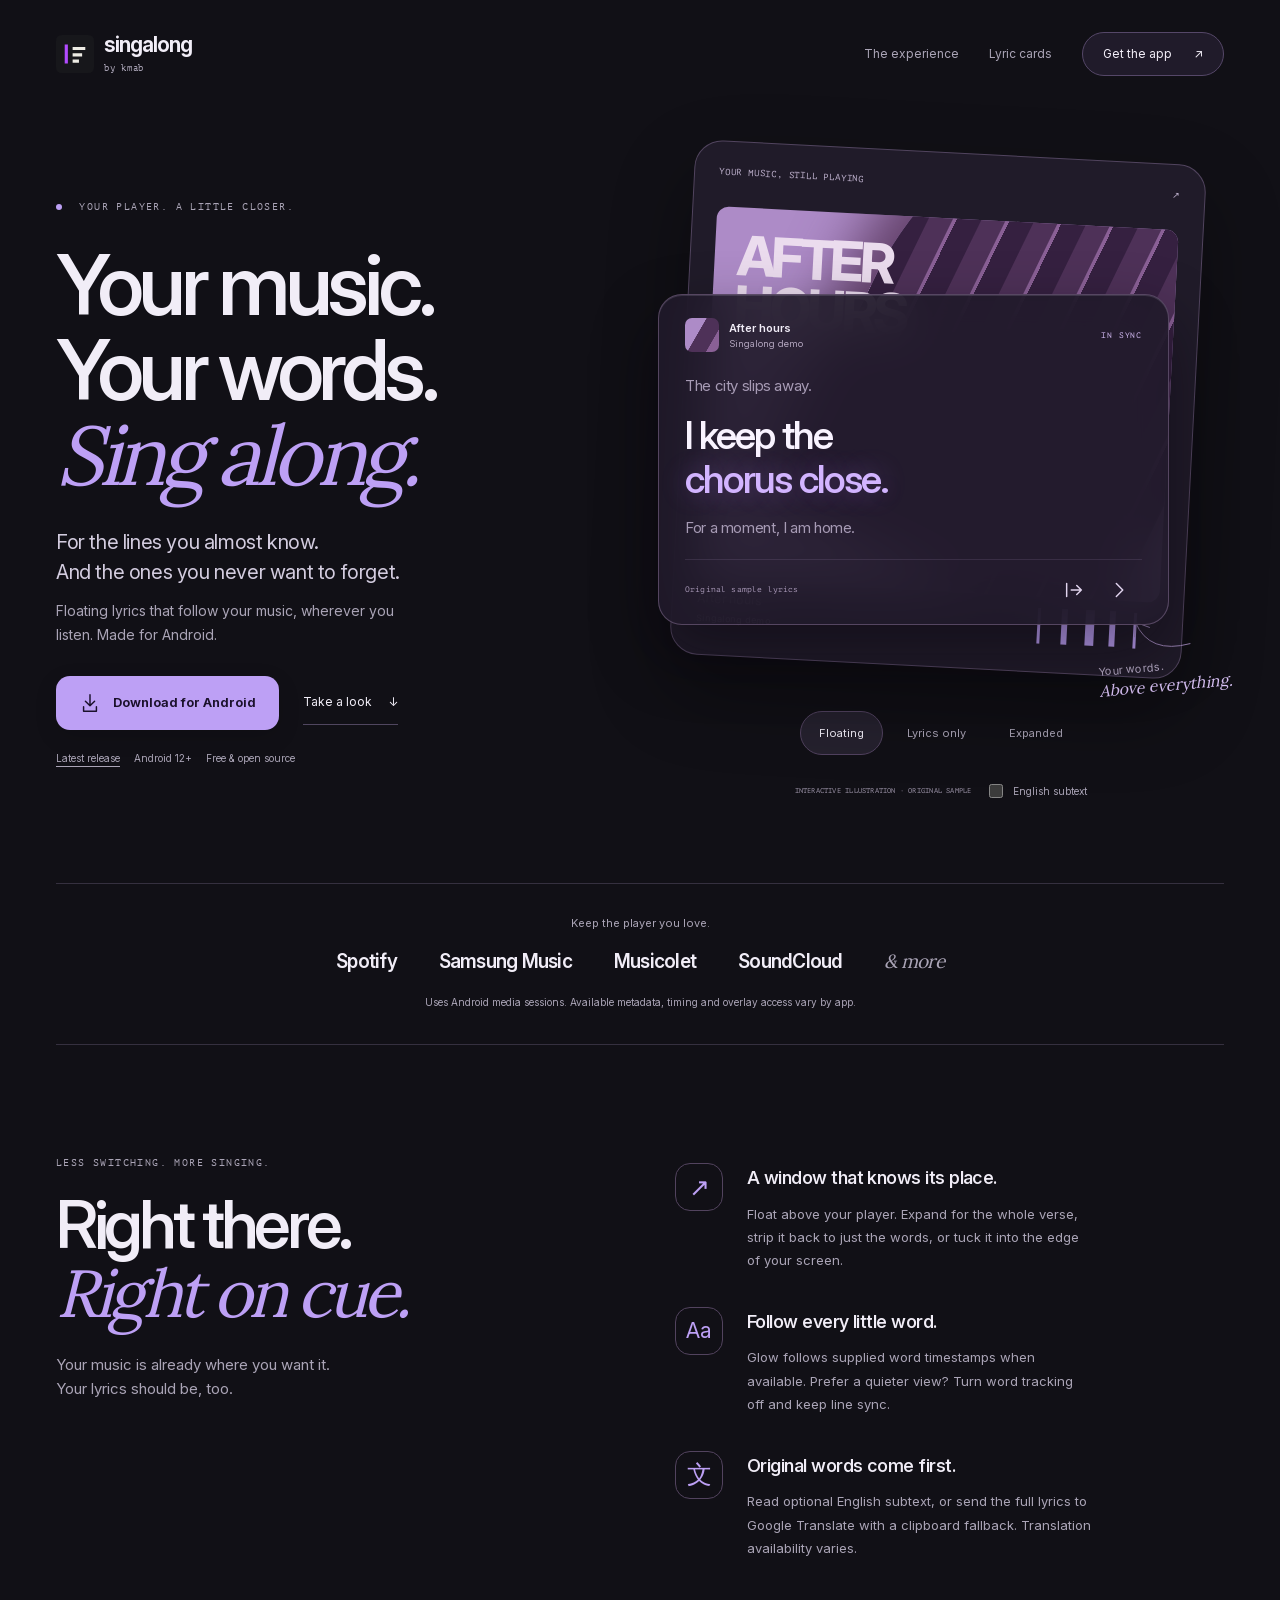
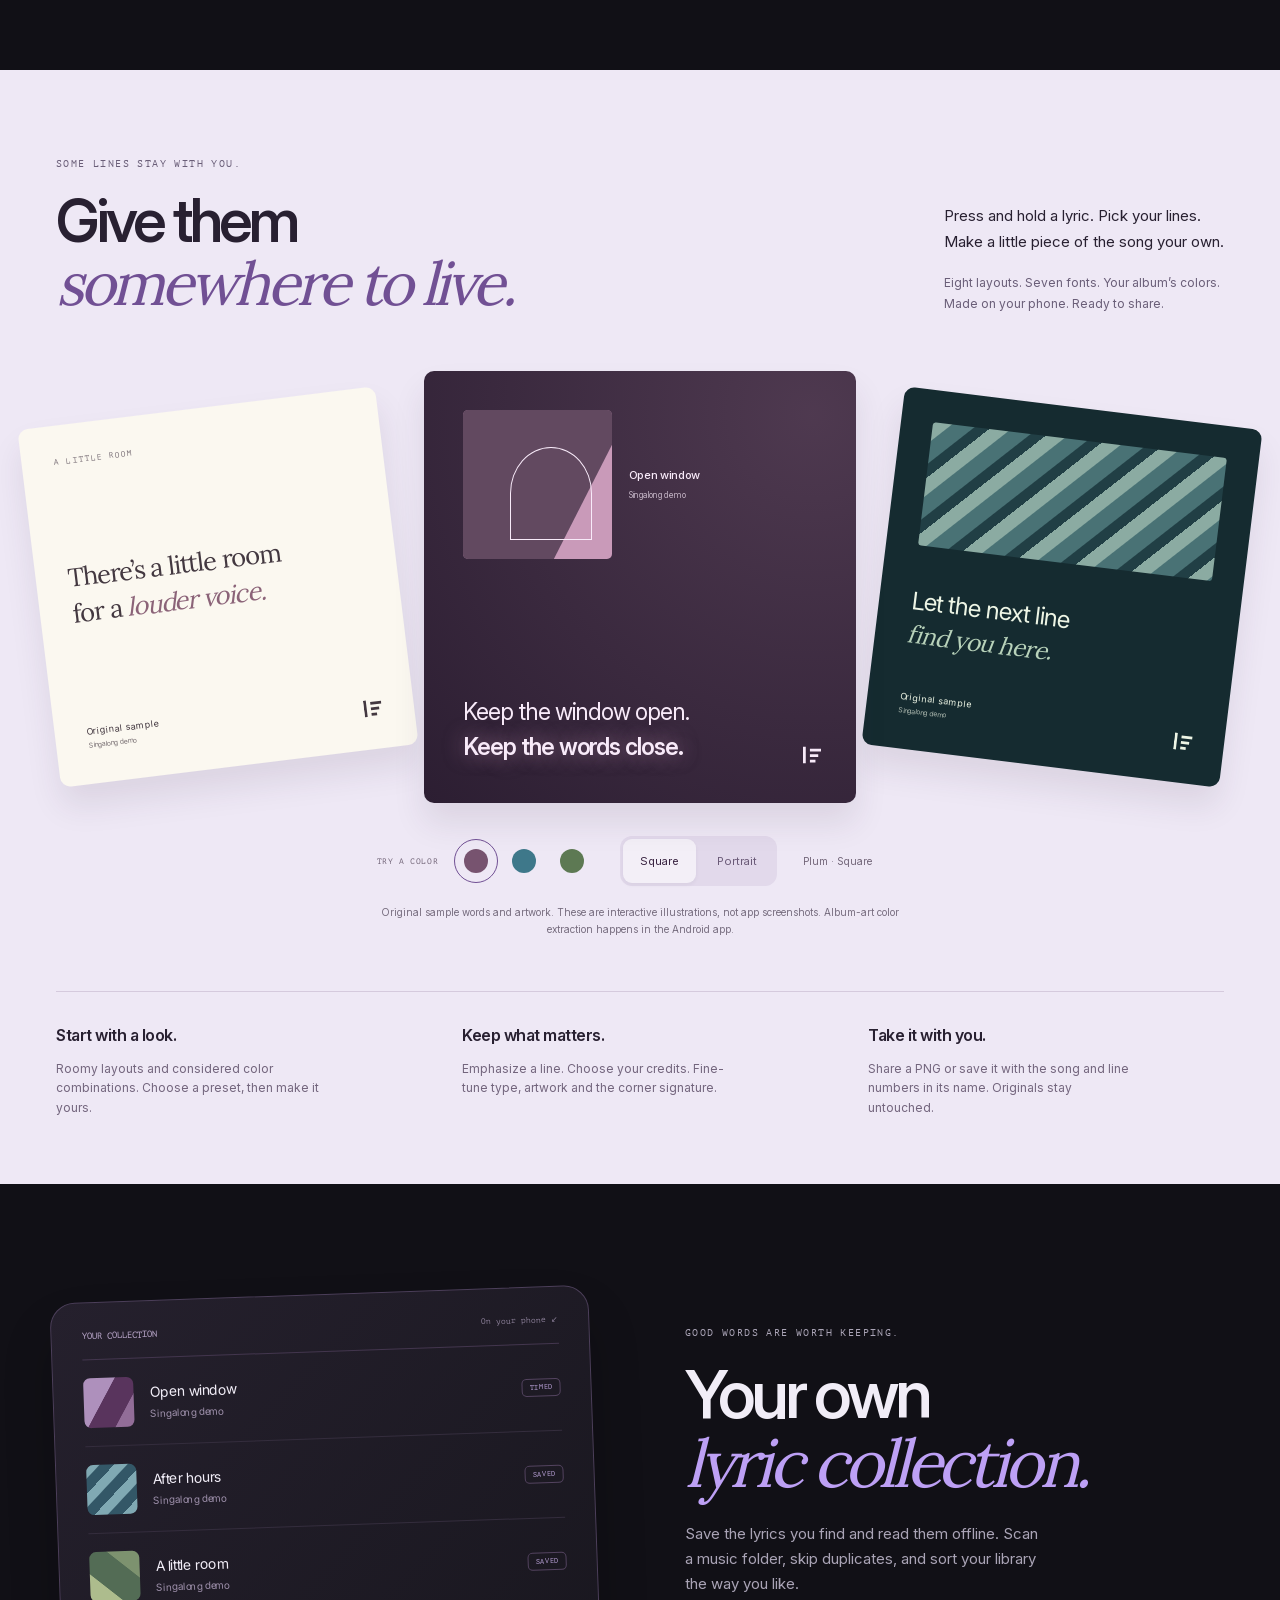
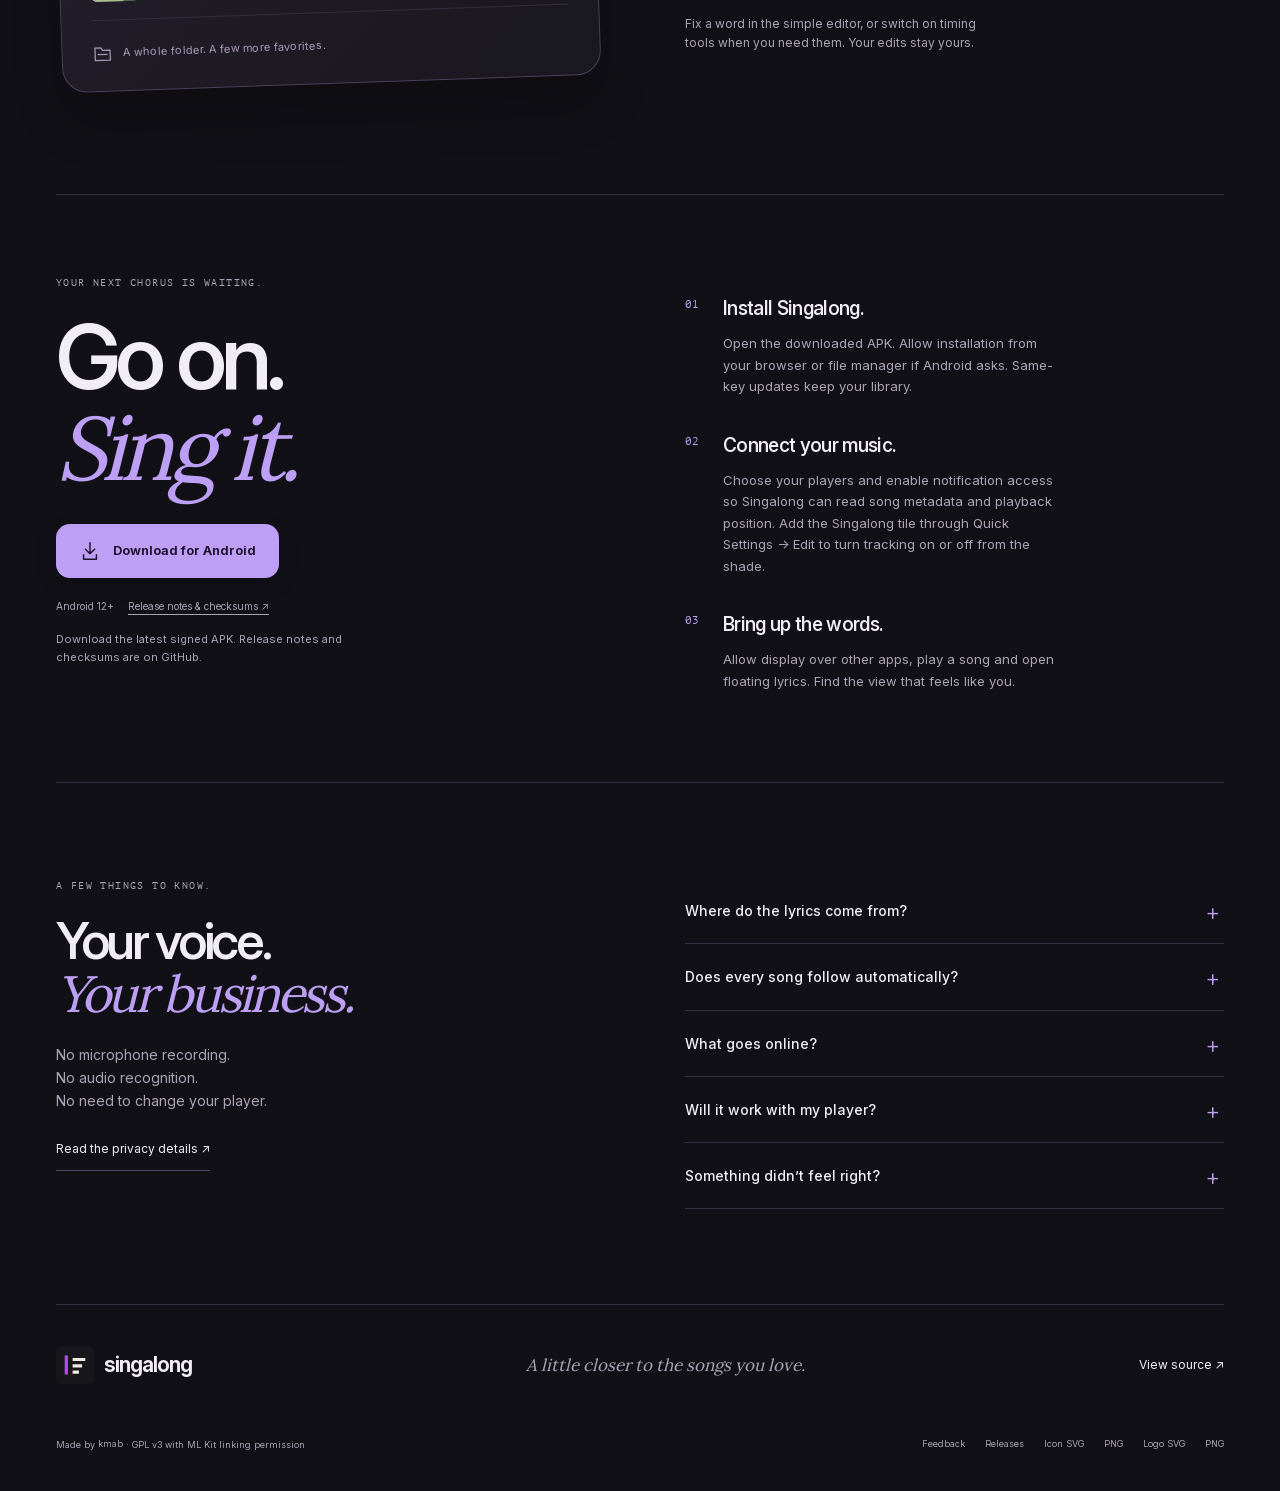
==== commit 7ec7bef5: "Add Quick Settings tracking toggle for v1.2.1" ====
--- a/docs/index.html
+++ b/docs/index.html
@@ -474,7 +474,9 @@
               <h3>Connect your music.</h3>
               <p>
                 Choose your players and enable notification access so Singalong
-                can read song metadata and playback position.
+                can read song metadata and playback position. Add the Singalong
+                tile through Quick Settings → Edit to turn tracking on or off
+                from the shade.
               </p>
             </div>
           </li>
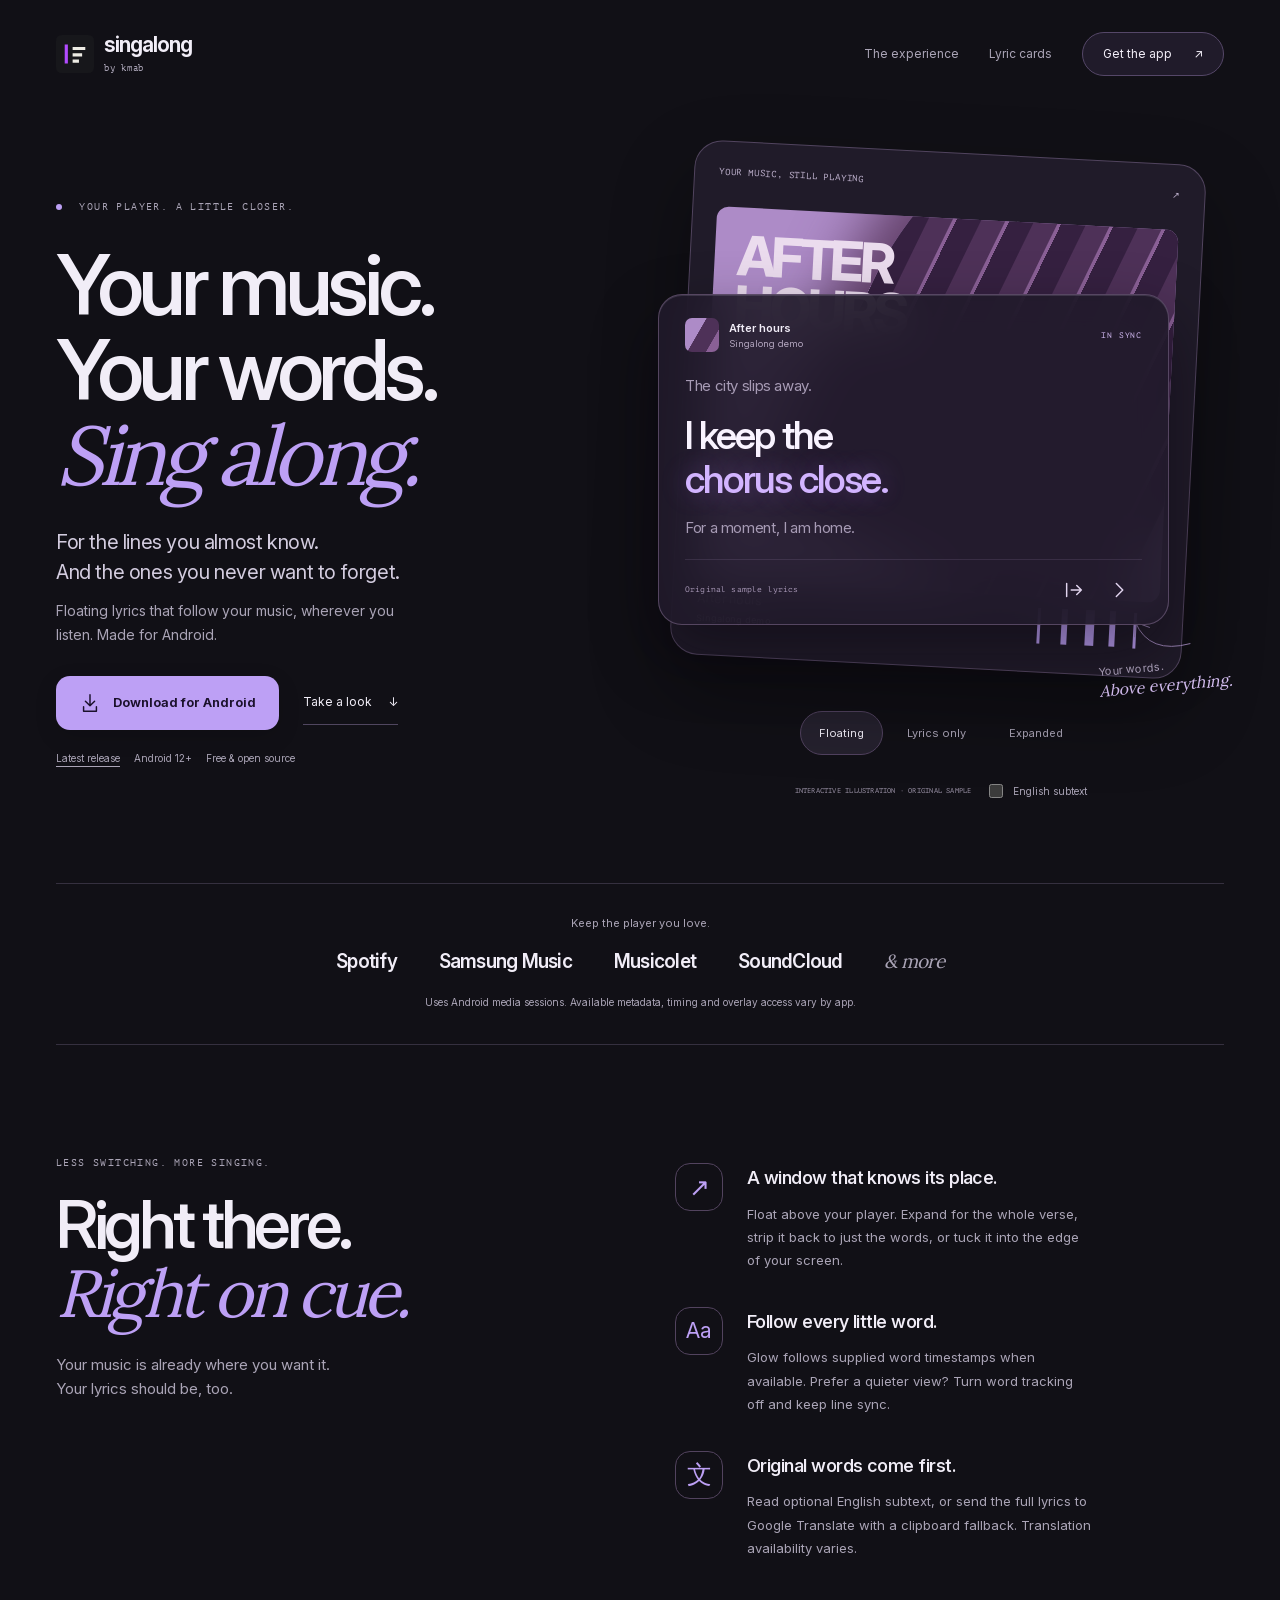
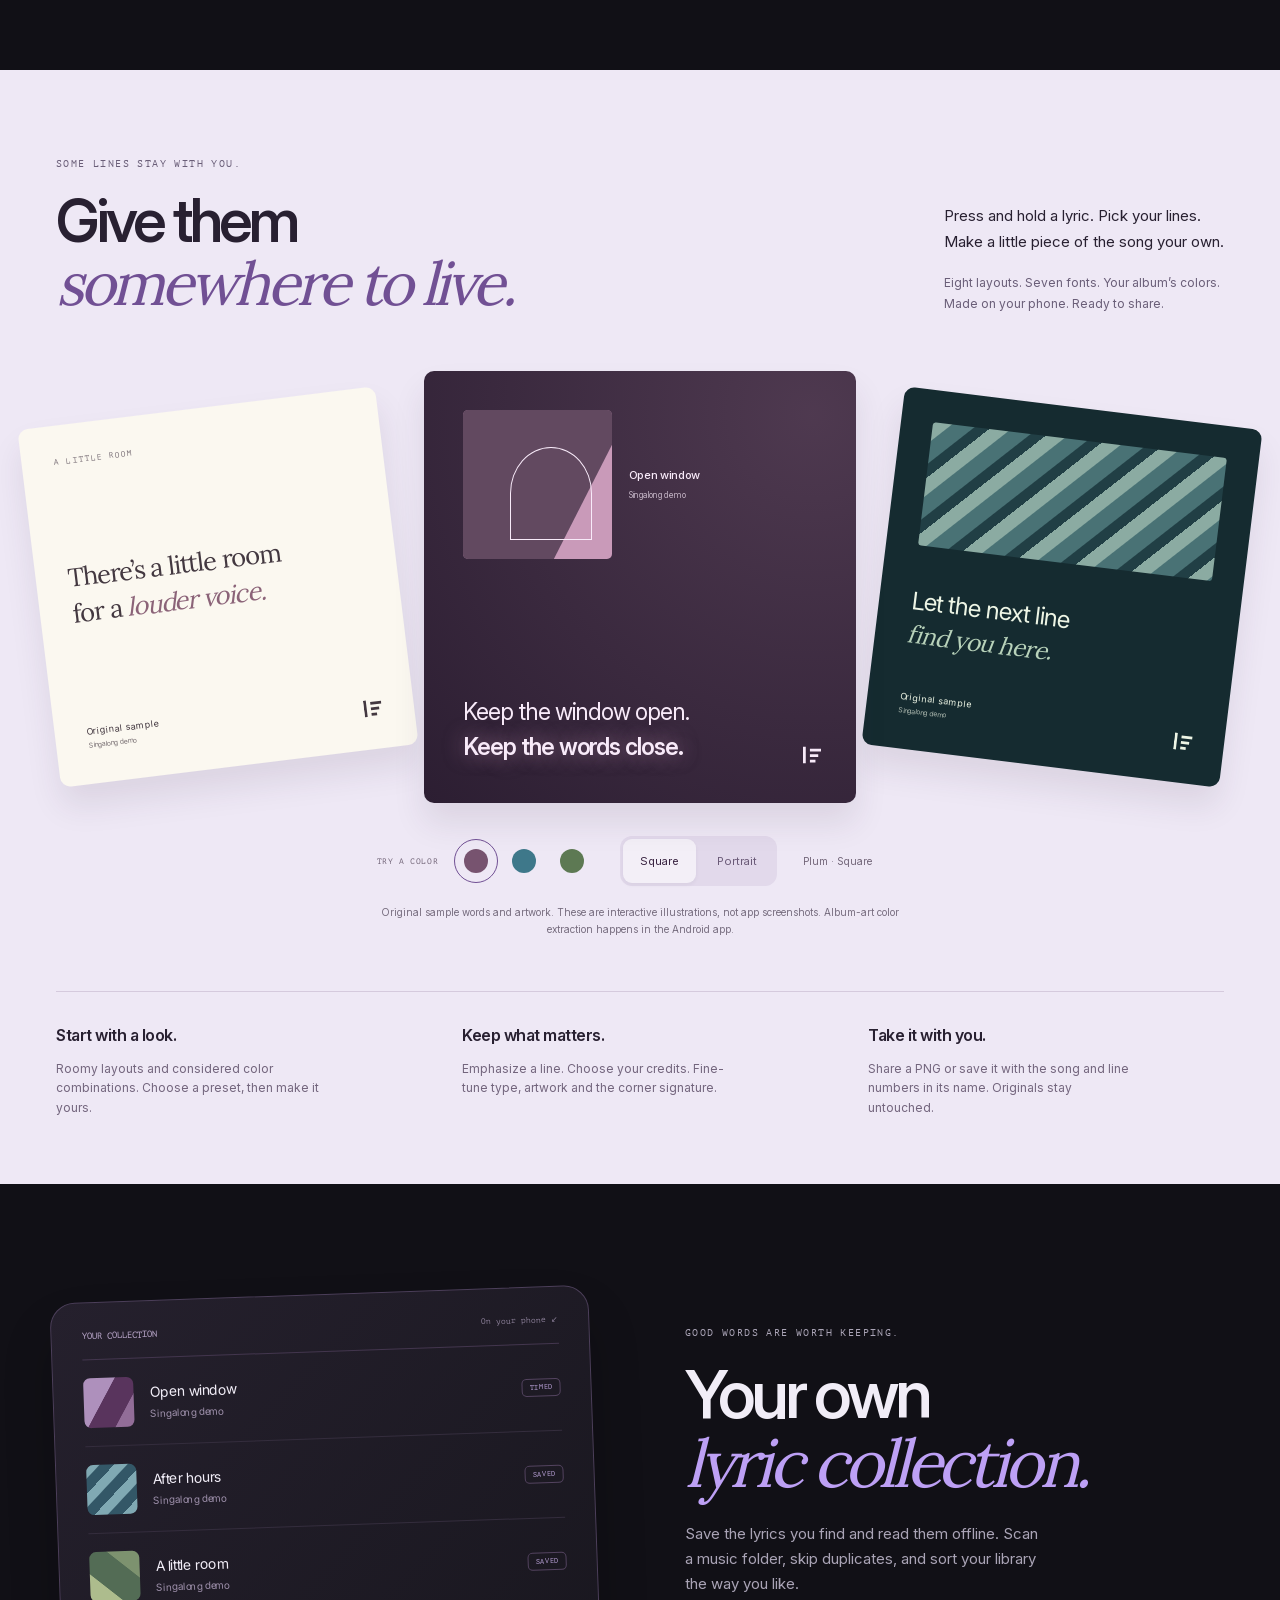
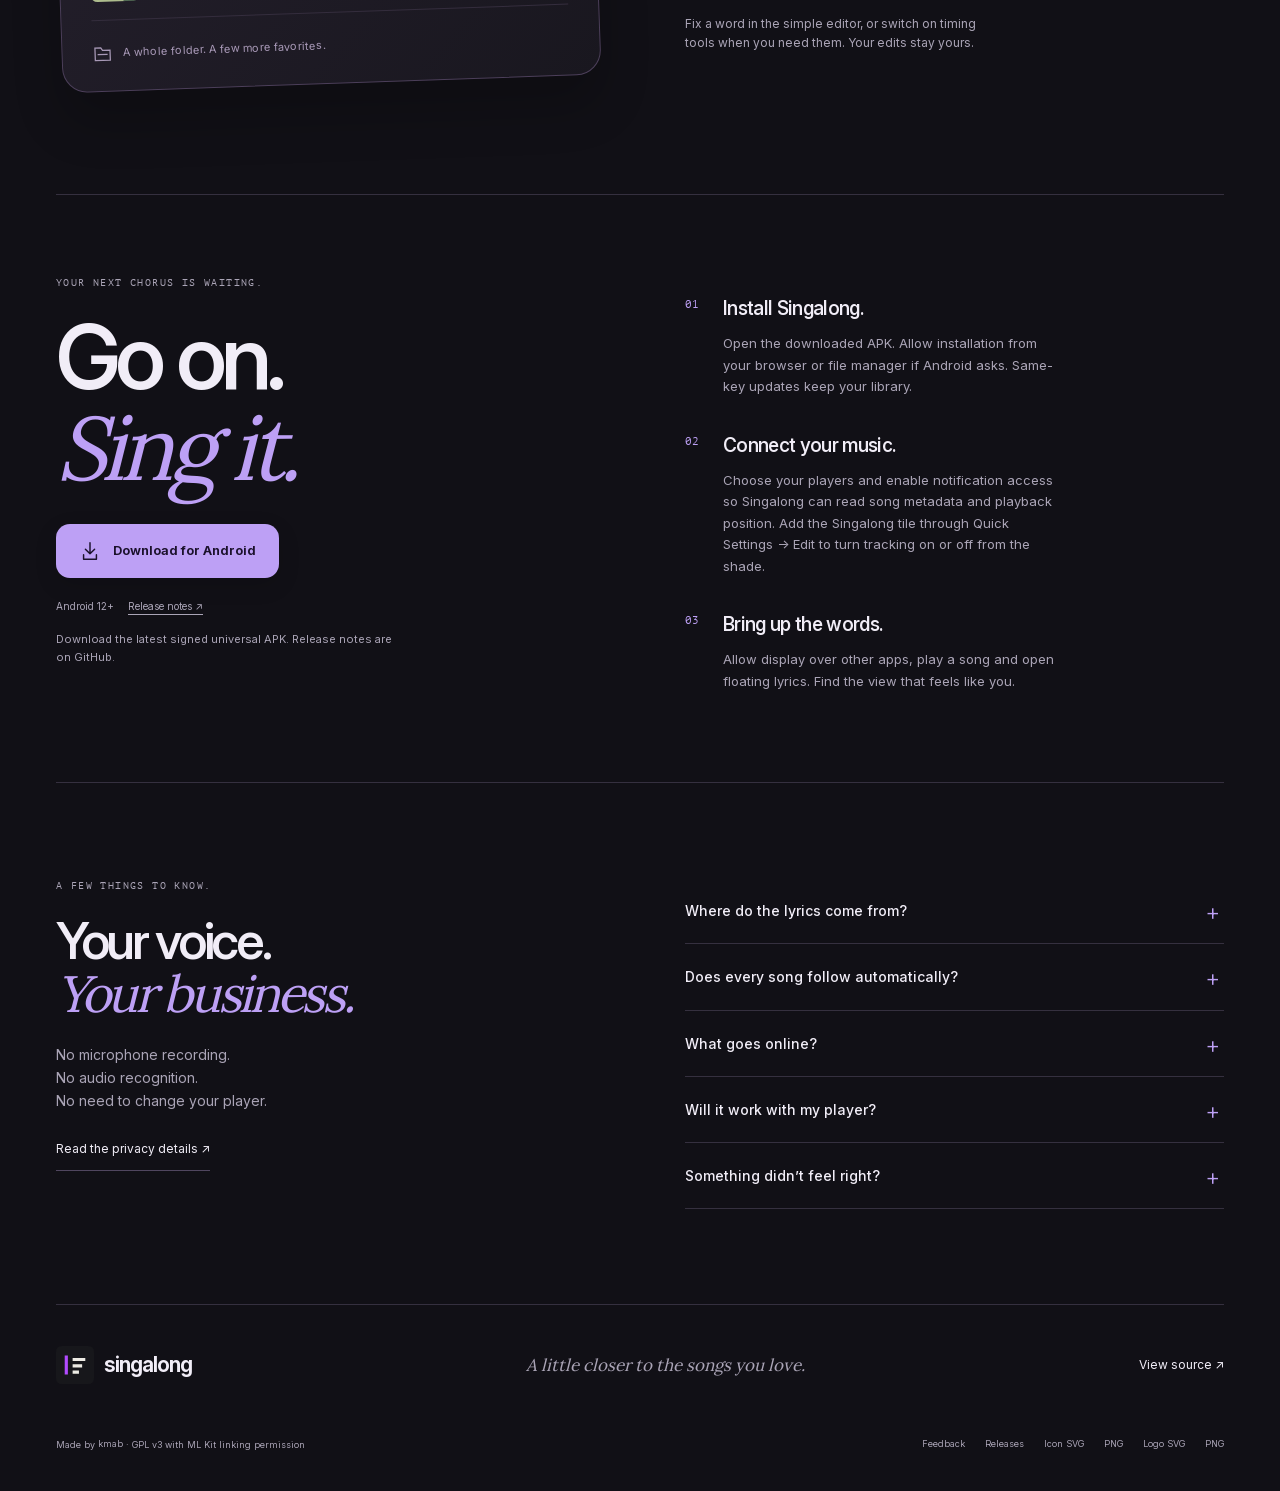
==== commit 4d4e15f7: "Package ABI-specific APKs and simplify docs for v1.2.2" ====
--- a/docs/index.html
+++ b/docs/index.html
@@ -449,12 +449,20 @@
             ><a
               data-release-link
               href="https://github.com/kmab5/singalong/releases/latest"
-              >Release notes &amp; checksums ↗</a
+              >Release notes ↗</a
             >
           </p>
           <p class="release-status" id="release-status" aria-live="polite">
-            The latest signed APK, directly from GitHub.
-          </p>
+            The latest signed universal APK, directly from GitHub.
+          </p>
+          <details class="apk-options" id="apk-options" hidden>
+            <summary>Other APK downloads</summary>
+            <p>
+              The main download is universal. Choose a smaller APK if you know
+              your device’s architecture.
+            </p>
+            <ul id="apk-variants"></ul>
+          </details>
         </div>
         <ol class="setup-steps">
           <li>
--- a/docs/site.css
+++ b/docs/site.css
@@ -1089,6 +1089,39 @@
   max-width: 44ch;
   margin-top: 16px;
 }
+.apk-options {
+  margin-top: 18px;
+  max-width: 44ch;
+  font-size: 13px;
+}
+.apk-options summary {
+  cursor: pointer;
+  color: var(--accent);
+  padding-block: 12px;
+}
+.apk-options p {
+  color: var(--muted);
+  margin-block: 4px 12px;
+}
+.apk-options ul {
+  list-style: none;
+  padding: 0;
+  margin: 0;
+}
+.apk-options a {
+  display: flex;
+  flex-direction: column;
+  min-height: 44px;
+  padding-block: 10px;
+  border-top: 1px solid var(--line);
+}
+.apk-options a:hover strong {
+  text-decoration: underline;
+}
+.apk-options a span {
+  font-size: 12px;
+  color: var(--muted);
+}
 .setup-steps {
   list-style: none;
   padding: 0;
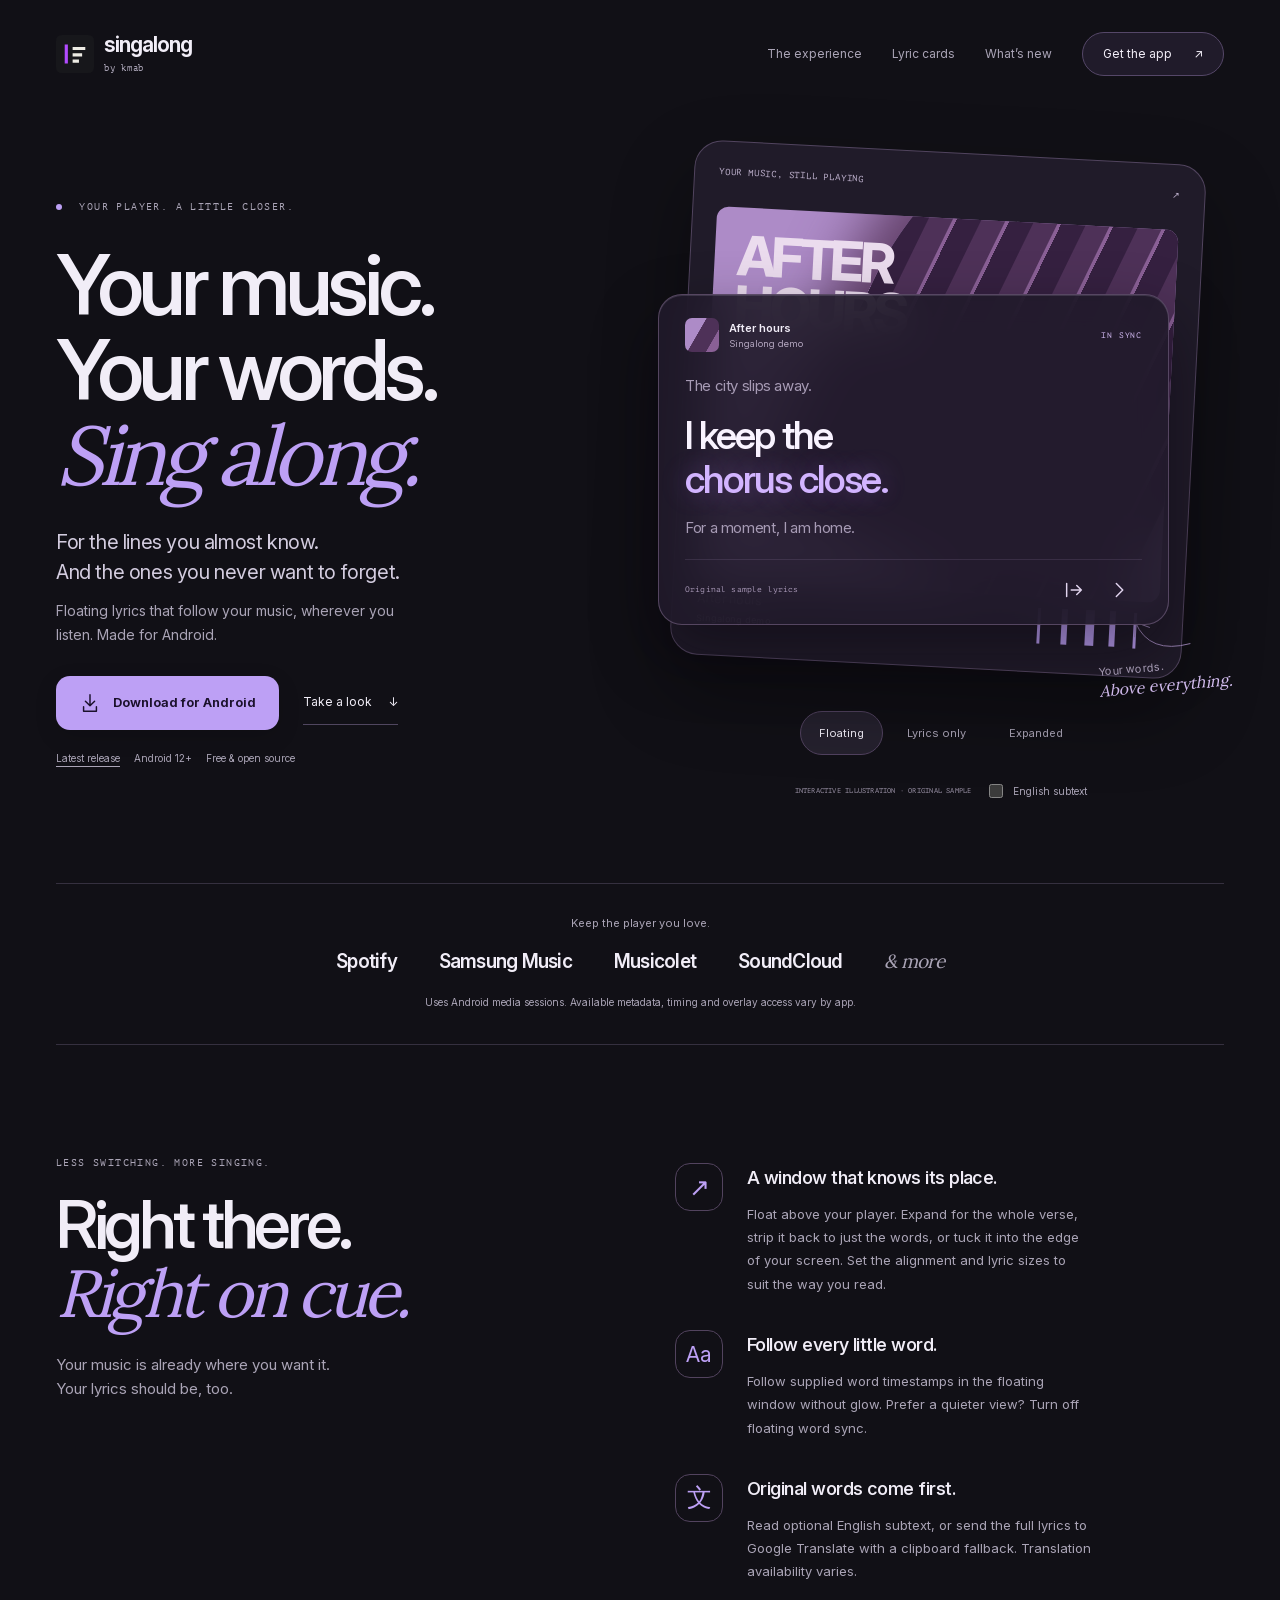
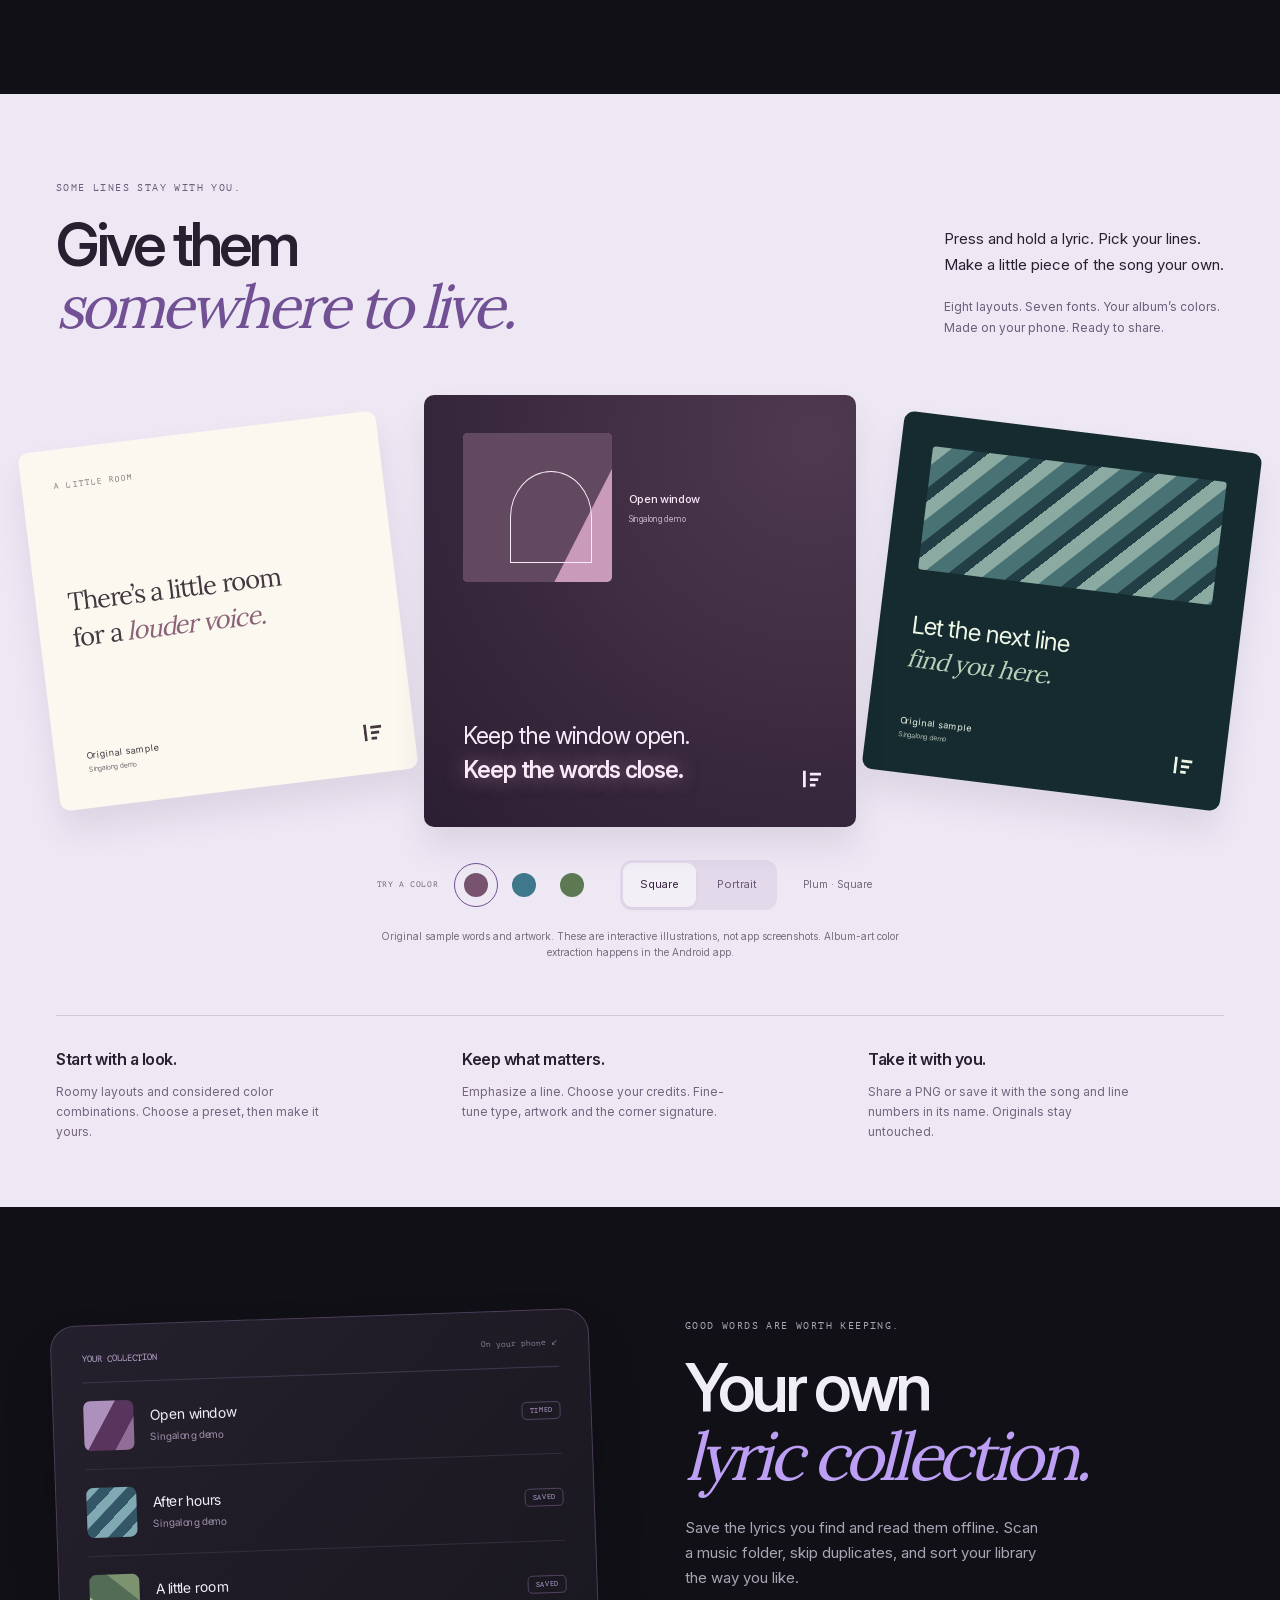
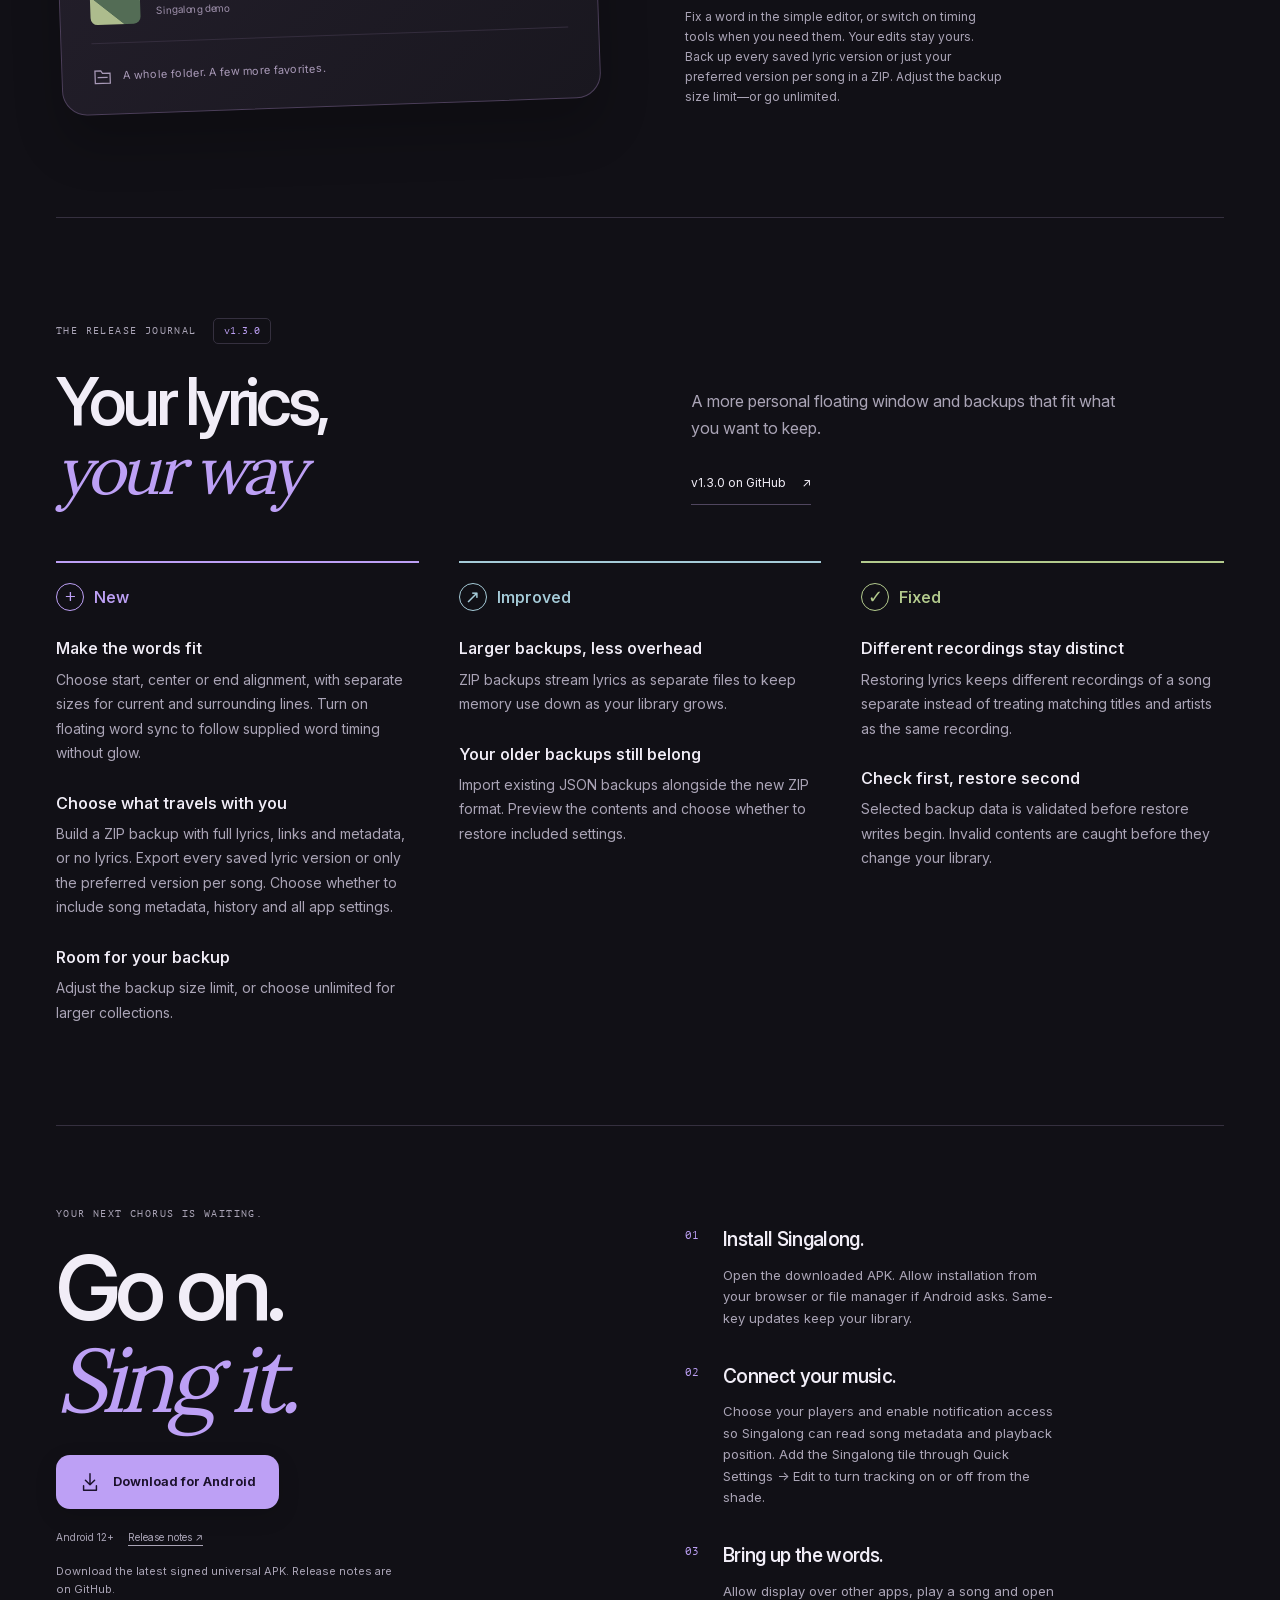
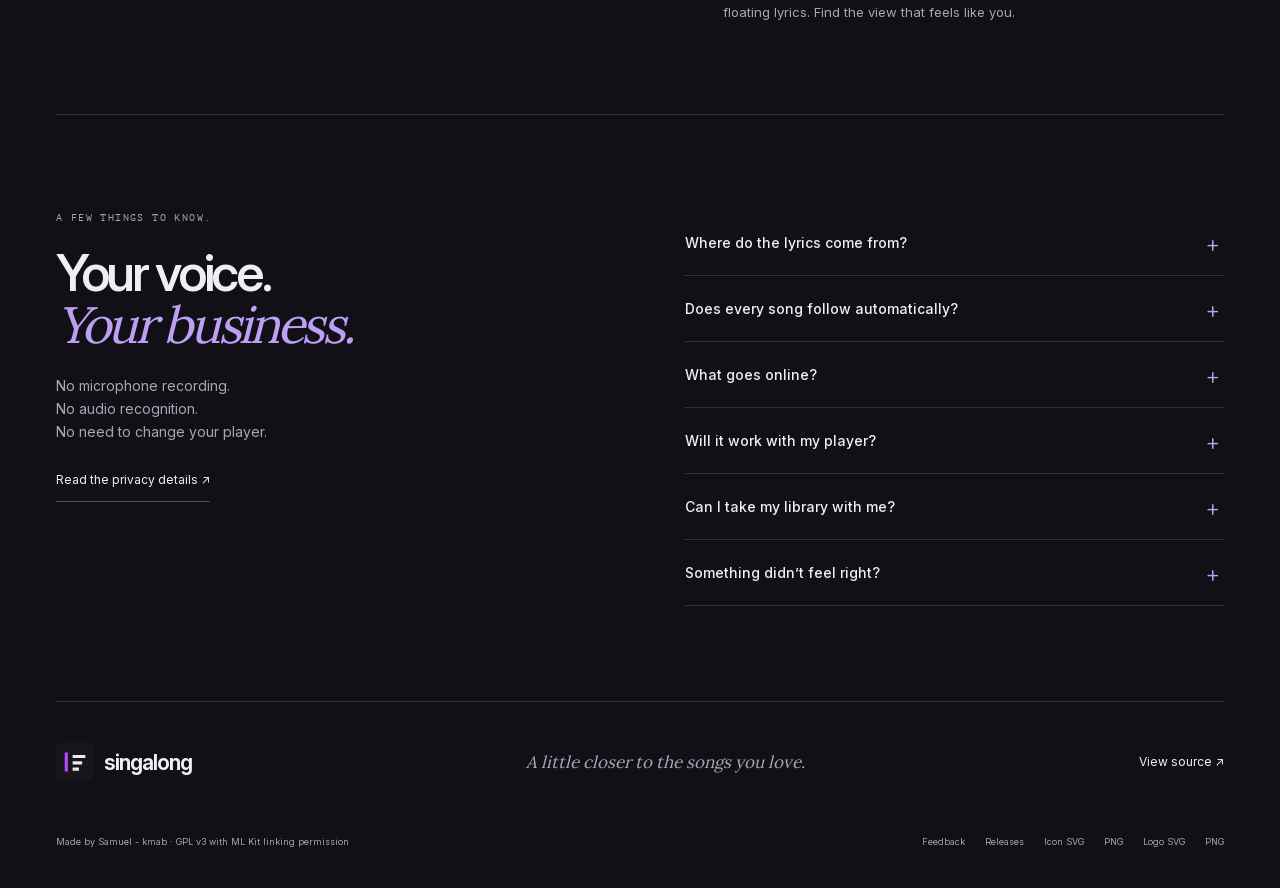
==== commit 45306833: "Add shared release notes and prepare Singalong 1.3.0" ====
--- a/docs/index.html
+++ b/docs/index.html
@@ -31,7 +31,7 @@
         /><span>singalong<span class="brand-credit">by kmab</span></span></a
       >
       <nav aria-label="Main navigation">
-        <a href="#experience">The experience</a><a href="#cards">Lyric cards</a
+        <a href="#experience">The experience</a><a href="#cards">Lyric cards</a><a href="#release-notes">What’s new</a
         ><a
           class="nav-download"
           data-apk-download
@@ -212,6 +212,7 @@
               <p>
                 Float above your player. Expand for the whole verse, strip it
                 back to just the words, or tuck it into the edge of your screen.
+                Set the alignment and lyric sizes to suit the way you read.
               </p>
             </div>
           </article>
@@ -222,8 +223,8 @@
             <div>
               <h3>Follow every little word.</h3>
               <p>
-                Glow follows supplied word timestamps when available. Prefer a
-                quieter view? Turn word tracking off and keep line sync.
+                Follow supplied word timestamps in the floating window without
+                glow. Prefer a quieter view? Turn off floating word sync.
               </p>
             </div>
           </article>
@@ -423,9 +424,26 @@
           </p>
           <p class="section-aside">
             Fix a word in the simple editor, or switch on timing tools when you
-            need them. Your edits stay yours.
-          </p>
-        </div>
+            need them. Your edits stay yours. Back up every saved lyric version
+            or just your preferred version per song in a ZIP. Adjust the backup
+            size limit—or go unlimited.
+          </p>
+        </div>
+      </section>
+
+      <section class="release-section wrap" id="release-notes" aria-labelledby="notes-heading" data-notes-version="1.3.0">
+        <div class="release-heading">
+          <div>
+            <p class="eyebrow">THE RELEASE JOURNAL <span class="release-version">v1.3.0</span></p>
+            <h2 id="notes-heading">Your lyrics,<br /><em>your way.</em></h2>
+          </div>
+          <div class="release-intro">
+            <p id="notes-summary">A more personal floating window and backups that fit what you want to keep.</p>
+            <a class="text-link" id="notes-github" href="https://github.com/kmab5/singalong/releases/tag/v1.3.0">v1.3.0 on GitHub <span aria-hidden="true">↗</span></a>
+          </div>
+        </div>
+        <div class="release-groups" id="notes-content" hidden></div>
+        <p class="notes-fallback" id="notes-fallback">Explore the v1.3.0 changes in the <a href="https://github.com/kmab5/singalong/releases/tag/v1.3.0">release notes on GitHub ↗</a>.</p>
       </section>
 
       <section
@@ -528,8 +546,8 @@
             <summary>Does every song follow automatically?</summary>
             <p>
               Following needs timestamps and playback position from your player.
-              Word glow uses supplied word timing when present; line-only timing
-              can use estimated word progression. Untimed lyrics have optional
+              Floating word sync uses supplied word timing without glow;
+              line-only timing can use estimated word progression. Untimed lyrics have optional
               experimental sync that you can turn off.
             </p>
           </details>
@@ -554,6 +572,17 @@
             </p>
           </details>
           <details>
+            <summary>Can I take my library with me?</summary>
+            <p>
+              Export a ZIP with full lyrics, links and metadata, or no lyrics.
+              Include every saved lyric version or only the preferred version
+              per song. Choose whether to include song metadata, history and all app settings.
+              Preview an import and choose whether to restore its settings. Older
+              JSON backups still work. Adjust the backup size limit or choose
+              unlimited for larger collections.
+            </p>
+          </details>
+          <details>
             <summary>Something didn’t feel right?</summary>
             <p>
               Send the app version, player and steps through
@@ -582,7 +611,7 @@
       </div>
       <div class="footer-bottom">
         <span
-          >Made by <a href="https://github.com/kmab5">kmab</a> · GPL v3 with ML
+          >Made by <a href="https://kmab5.github.io">Samuel - kmab</a> · GPL v3 with ML
           Kit linking permission</span
         >
         <div>
--- a/docs/site.css
+++ b/docs/site.css
@@ -24,6 +24,8 @@
   --text: #f1edf7;
   --muted: #aaa4b6;
   --accent: #bda0f5;
+  --release-improved: #a5cbd8;
+  --release-fixed: #b3ca8d;
   --line: #35303f;
   --light: #eee8f5;
   --ease: cubic-bezier(0.2, 0.7, 0.2, 1);
@@ -1071,6 +1073,98 @@
   stroke: currentColor;
   stroke-width: 1.5;
 }
+.release-section {
+  padding-block: 100px;
+  border-top: 1px solid var(--line);
+}
+.release-heading {
+  display: grid;
+  grid-template-columns: 1.1fr 1fr;
+  gap: 48px;
+  align-items: end;
+}
+.release-heading .eyebrow {
+  display: flex;
+  align-items: center;
+  flex-wrap: wrap;
+  gap: 16px;
+  margin-bottom: 24px;
+}
+.release-version {
+  color: var(--accent);
+  border: 1px solid var(--line);
+  padding: 4px 10px;
+  border-radius: 5px;
+  letter-spacing: 0;
+}
+.release-intro {
+  max-width: 430px;
+  color: var(--muted);
+}
+.release-intro .text-link {
+  display: inline-flex;
+  align-items: center;
+  min-height: 44px;
+  margin-top: 20px;
+  color: var(--text);
+}
+.release-groups {
+  display: grid;
+  grid-template-columns: repeat(3, minmax(0, 1fr));
+  gap: 40px;
+  margin-top: 56px;
+}
+.release-group {
+  --note-color: var(--accent);
+  border-top: 2px solid var(--note-color);
+  padding-top: 20px;
+}
+.release-group[data-kind="improved"] { --note-color: var(--release-improved); }
+.release-group[data-kind="fixed"] { --note-color: var(--release-fixed); }
+.release-group h3 {
+  display: flex;
+  align-items: center;
+  gap: 10px;
+  color: var(--note-color);
+  font-size: 16px;
+  font-weight: 550;
+}
+.release-icon {
+  display: inline-grid;
+  place-items: center;
+  width: 28px;
+  height: 28px;
+  border: 1px solid currentColor;
+  border-radius: 50%;
+  font: 18px/1 "PT Mono", monospace;
+}
+.release-group ul {
+  list-style: none;
+  margin: 26px 0 0;
+  padding: 0;
+}
+.release-group li + li { margin-top: 26px; }
+.release-group h4 {
+  margin: 0 0 8px;
+  font-size: 16px;
+  font-weight: 550;
+  line-height: 1.4;
+}
+.release-group li p,
+.notes-fallback {
+  color: var(--muted);
+  font-size: 14px;
+  line-height: 1.75;
+}
+.notes-fallback { margin-top: 32px; }
+.notes-fallback a { text-decoration: underline; text-underline-offset: 4px; }
+@media (max-width: 760px) {
+  .release-section { padding-block: 64px; }
+  .release-heading { grid-template-columns: 1fr; gap: 28px; }
+  .release-groups { grid-template-columns: 1fr; gap: 36px; margin-top: 36px; }
+  .release-group ul { margin-top: 20px; }
+  .release-group li + li { margin-top: 20px; }
+}
 .download-section {
   display: grid;
   grid-template-columns: 1fr 1fr;
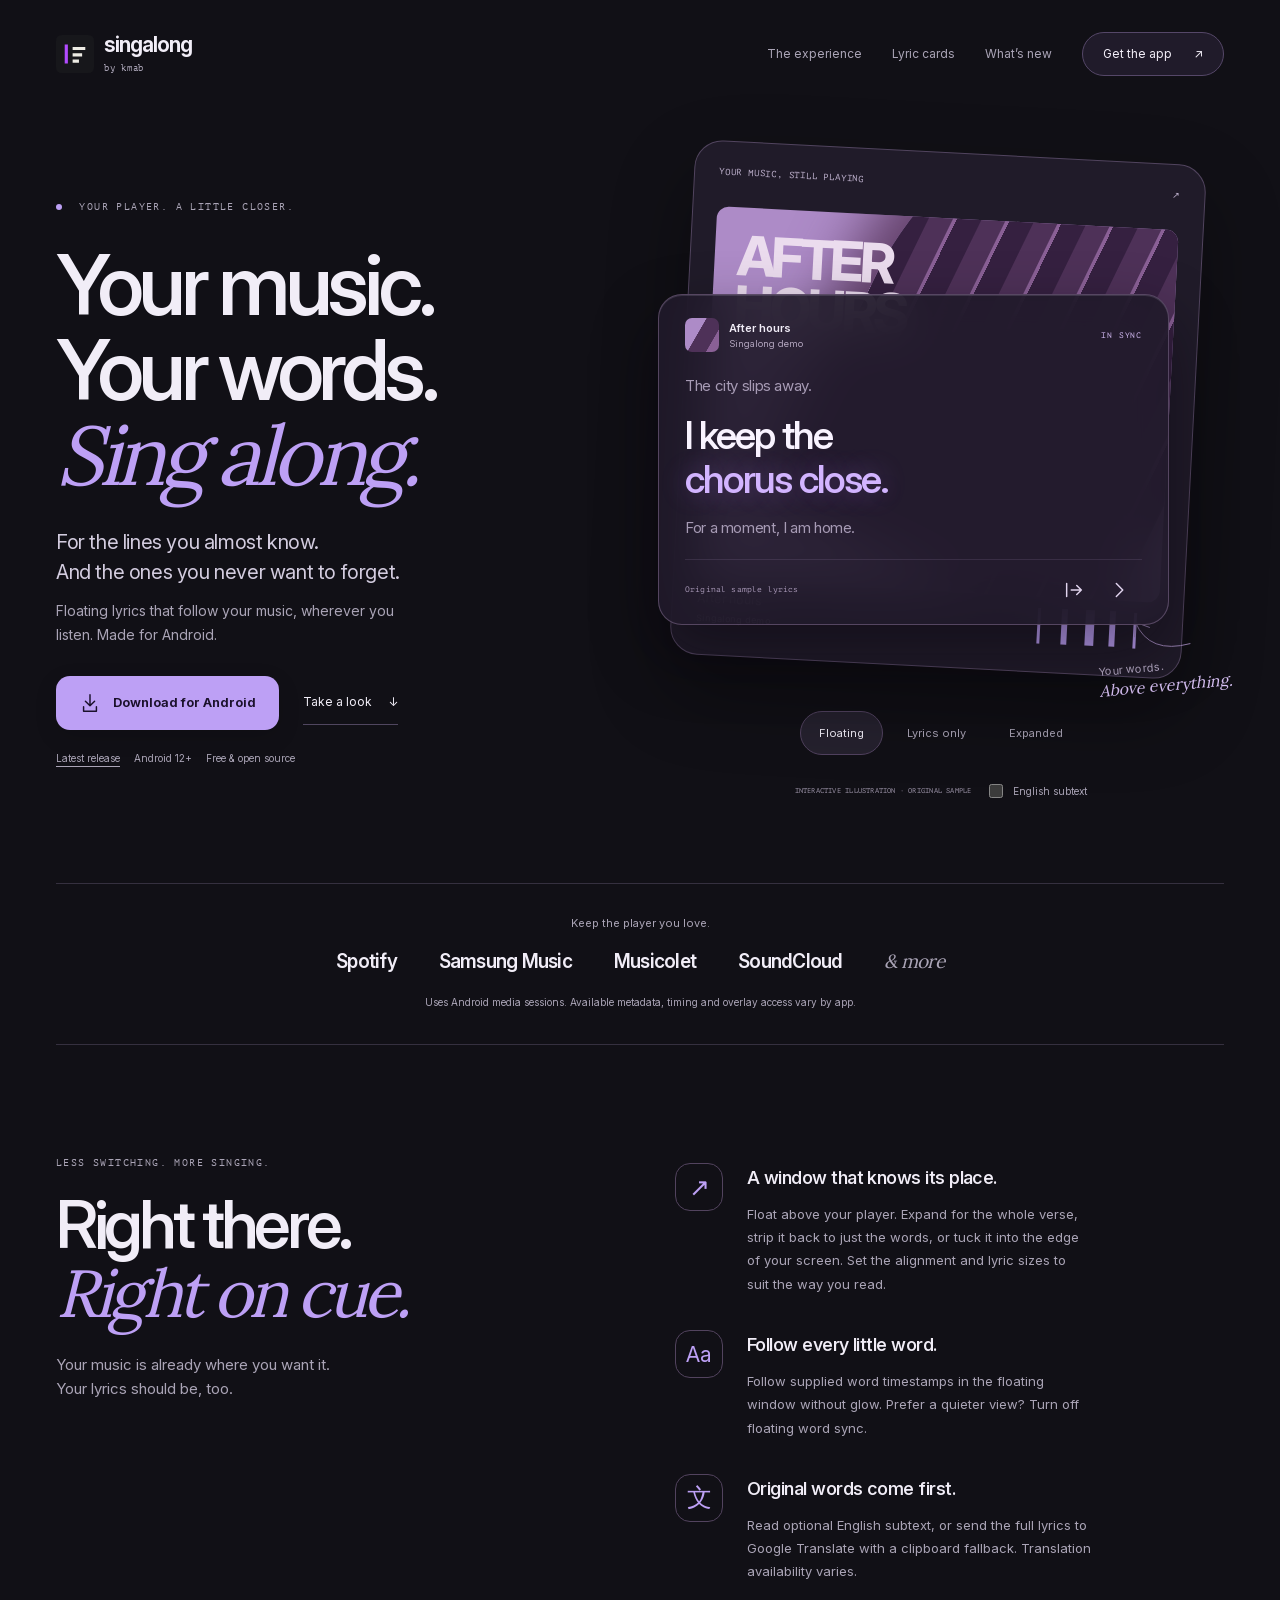
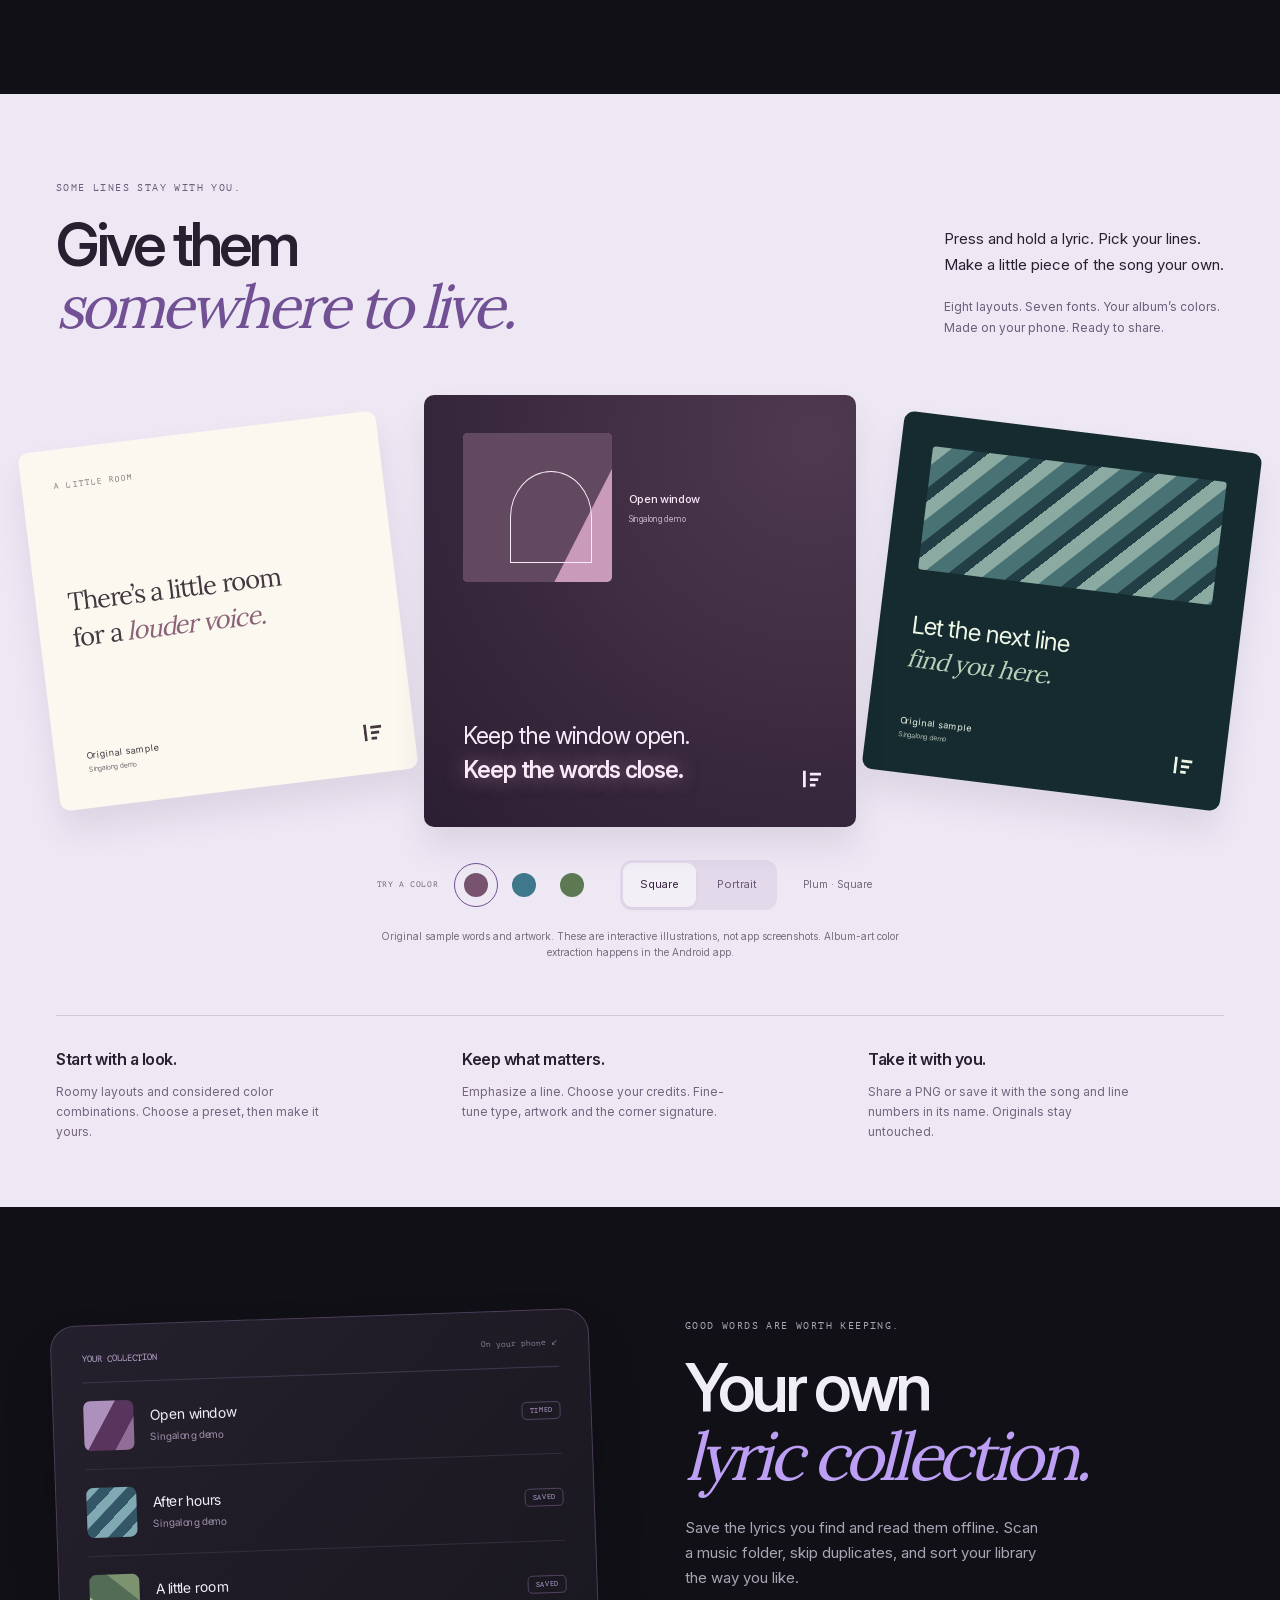
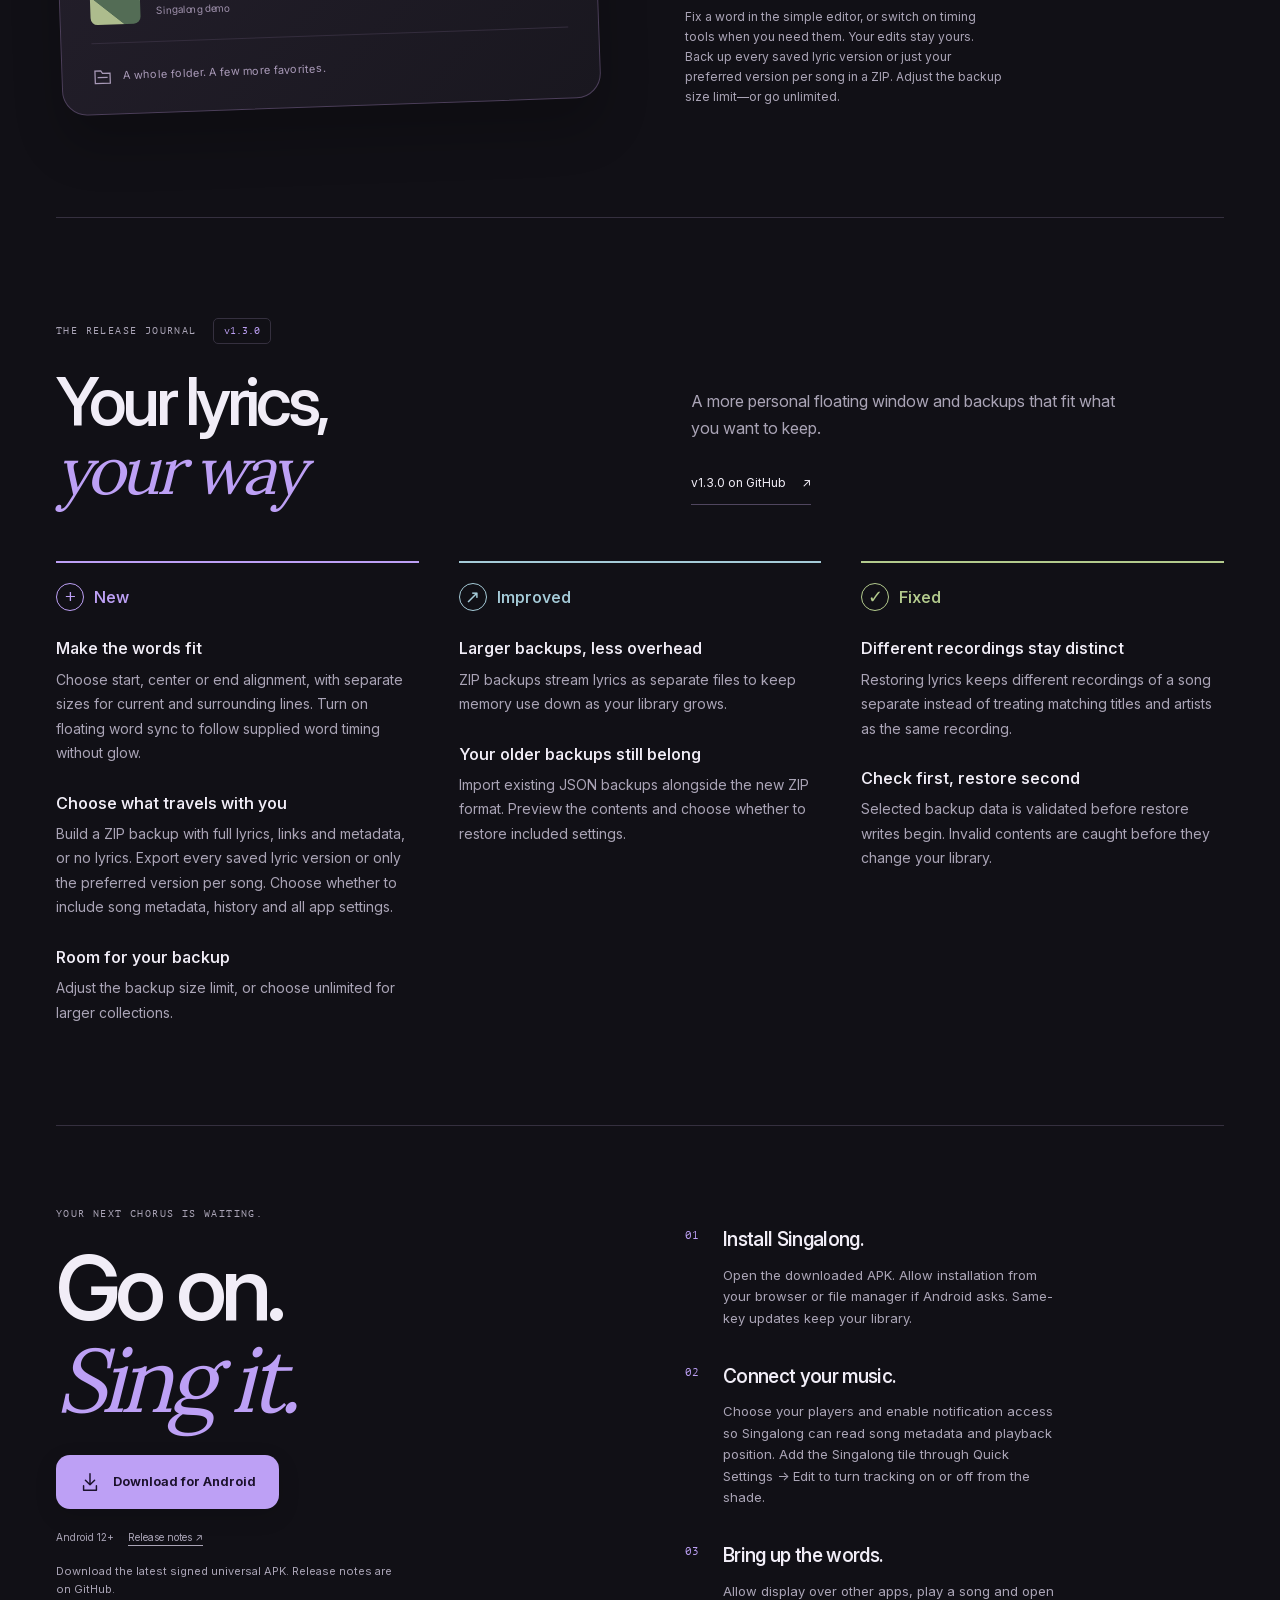
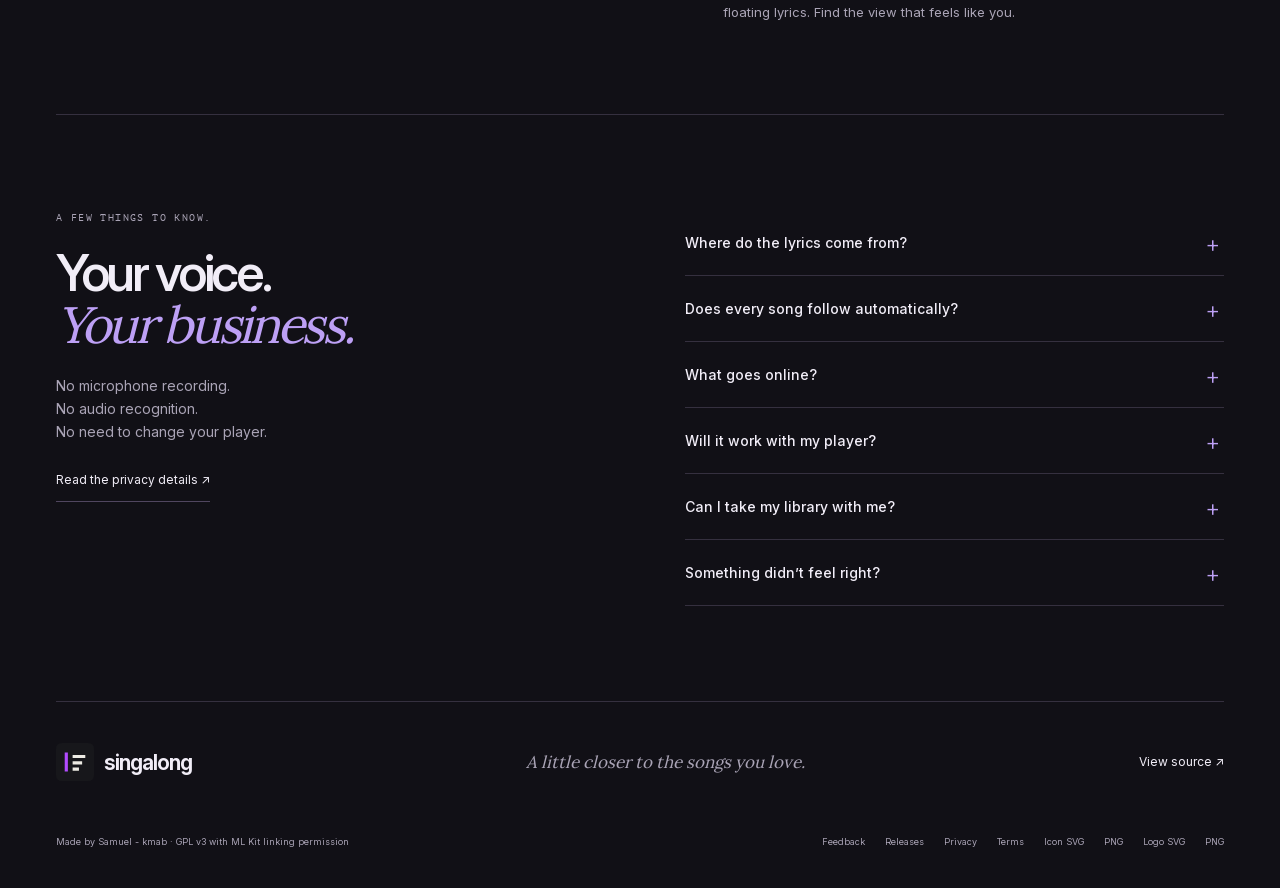
==== commit 370a7843: "Publish privacy and terms pages and prepare Play listing graphics" ====
--- a/docs/index.html
+++ b/docs/index.html
@@ -529,7 +529,7 @@
           </p>
           <a
             class="text-link"
-            href="https://github.com/kmab5/singalong/blob/main/PRIVACY.md"
+            href="privacy.html"
             >Read the privacy details ↗</a
           >
         </div>
@@ -622,7 +622,7 @@
             data-release-link
             href="https://github.com/kmab5/singalong/releases/latest"
             >Releases</a
-          ><a href="assets/singalong-icon.svg" download>Icon SVG</a
+          ><a href="privacy.html">Privacy</a><a href="terms.html">Terms</a><a href="assets/singalong-icon.svg" download>Icon SVG</a
           ><a href="assets/singalong-icon.png" download>PNG</a
           ><a href="assets/singalong-logo.svg" download>Logo SVG</a
           ><a href="assets/singalong-logo.png" download>PNG</a>
